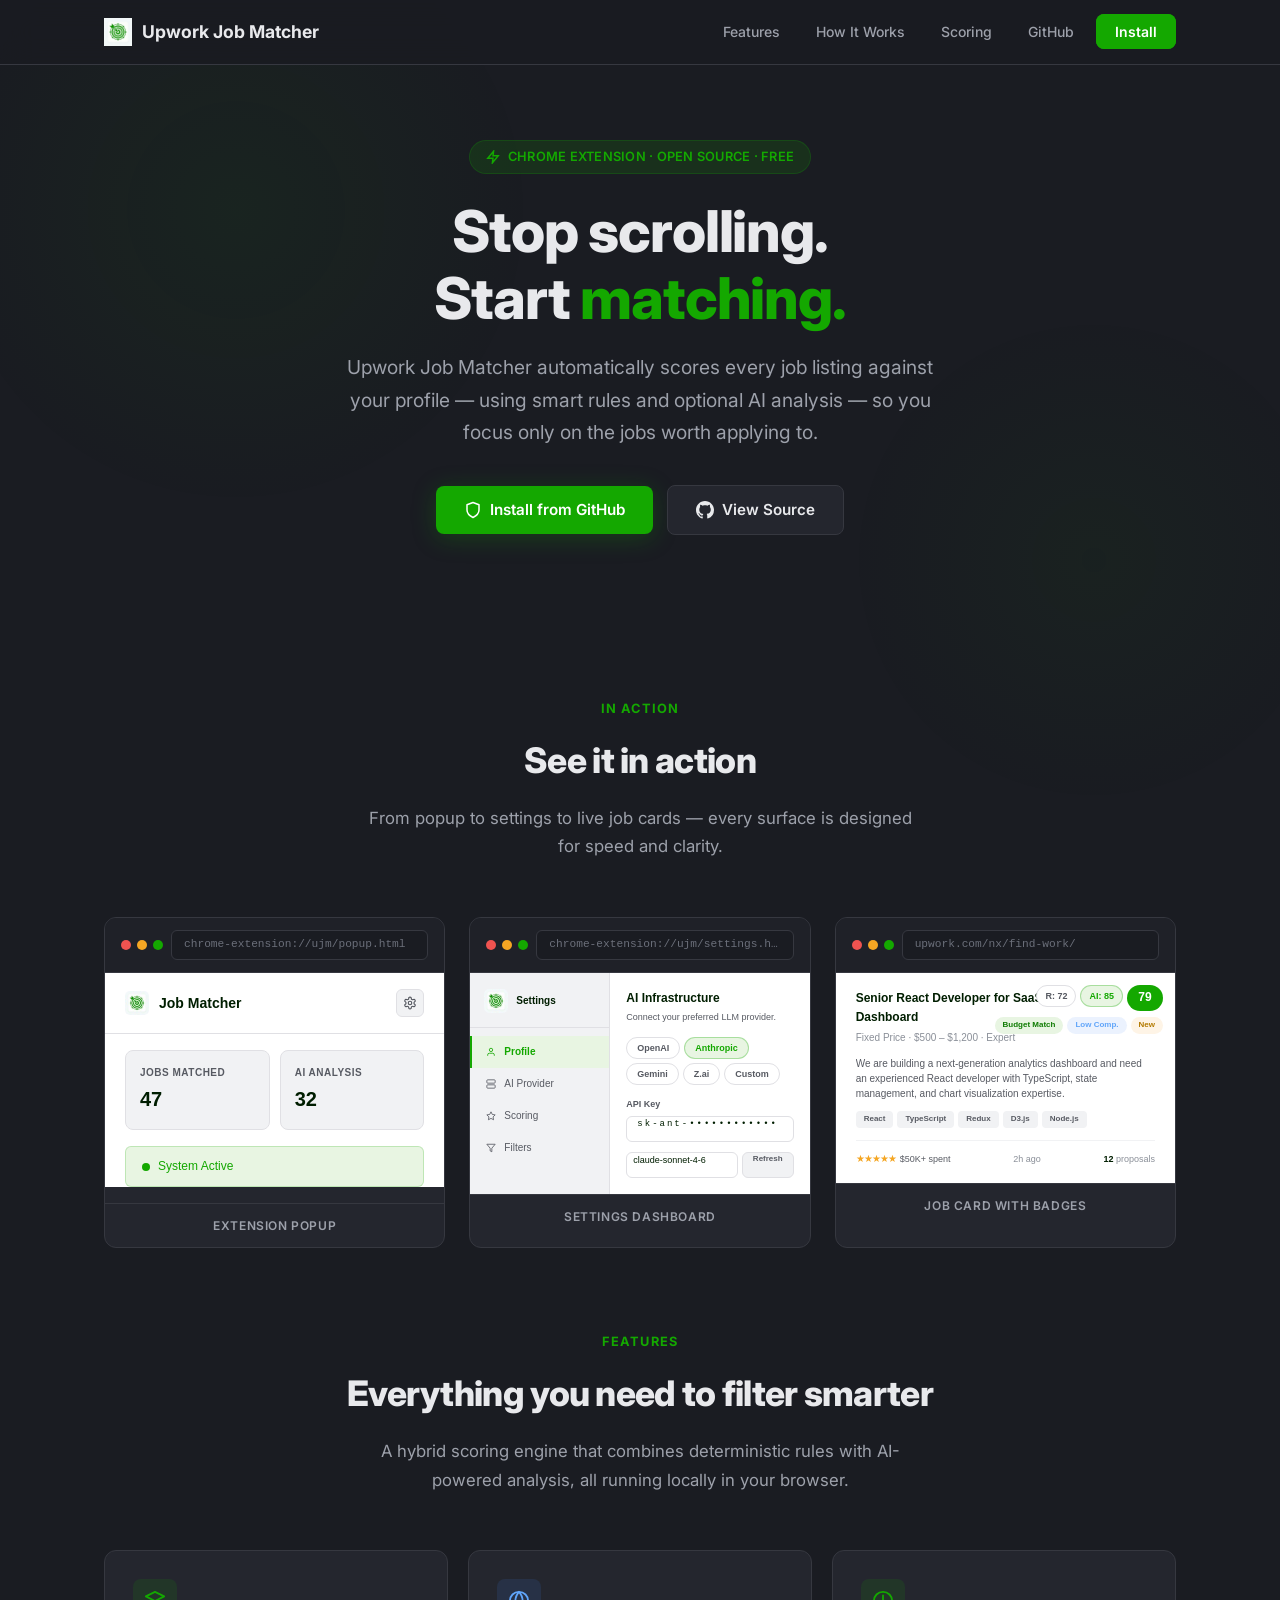
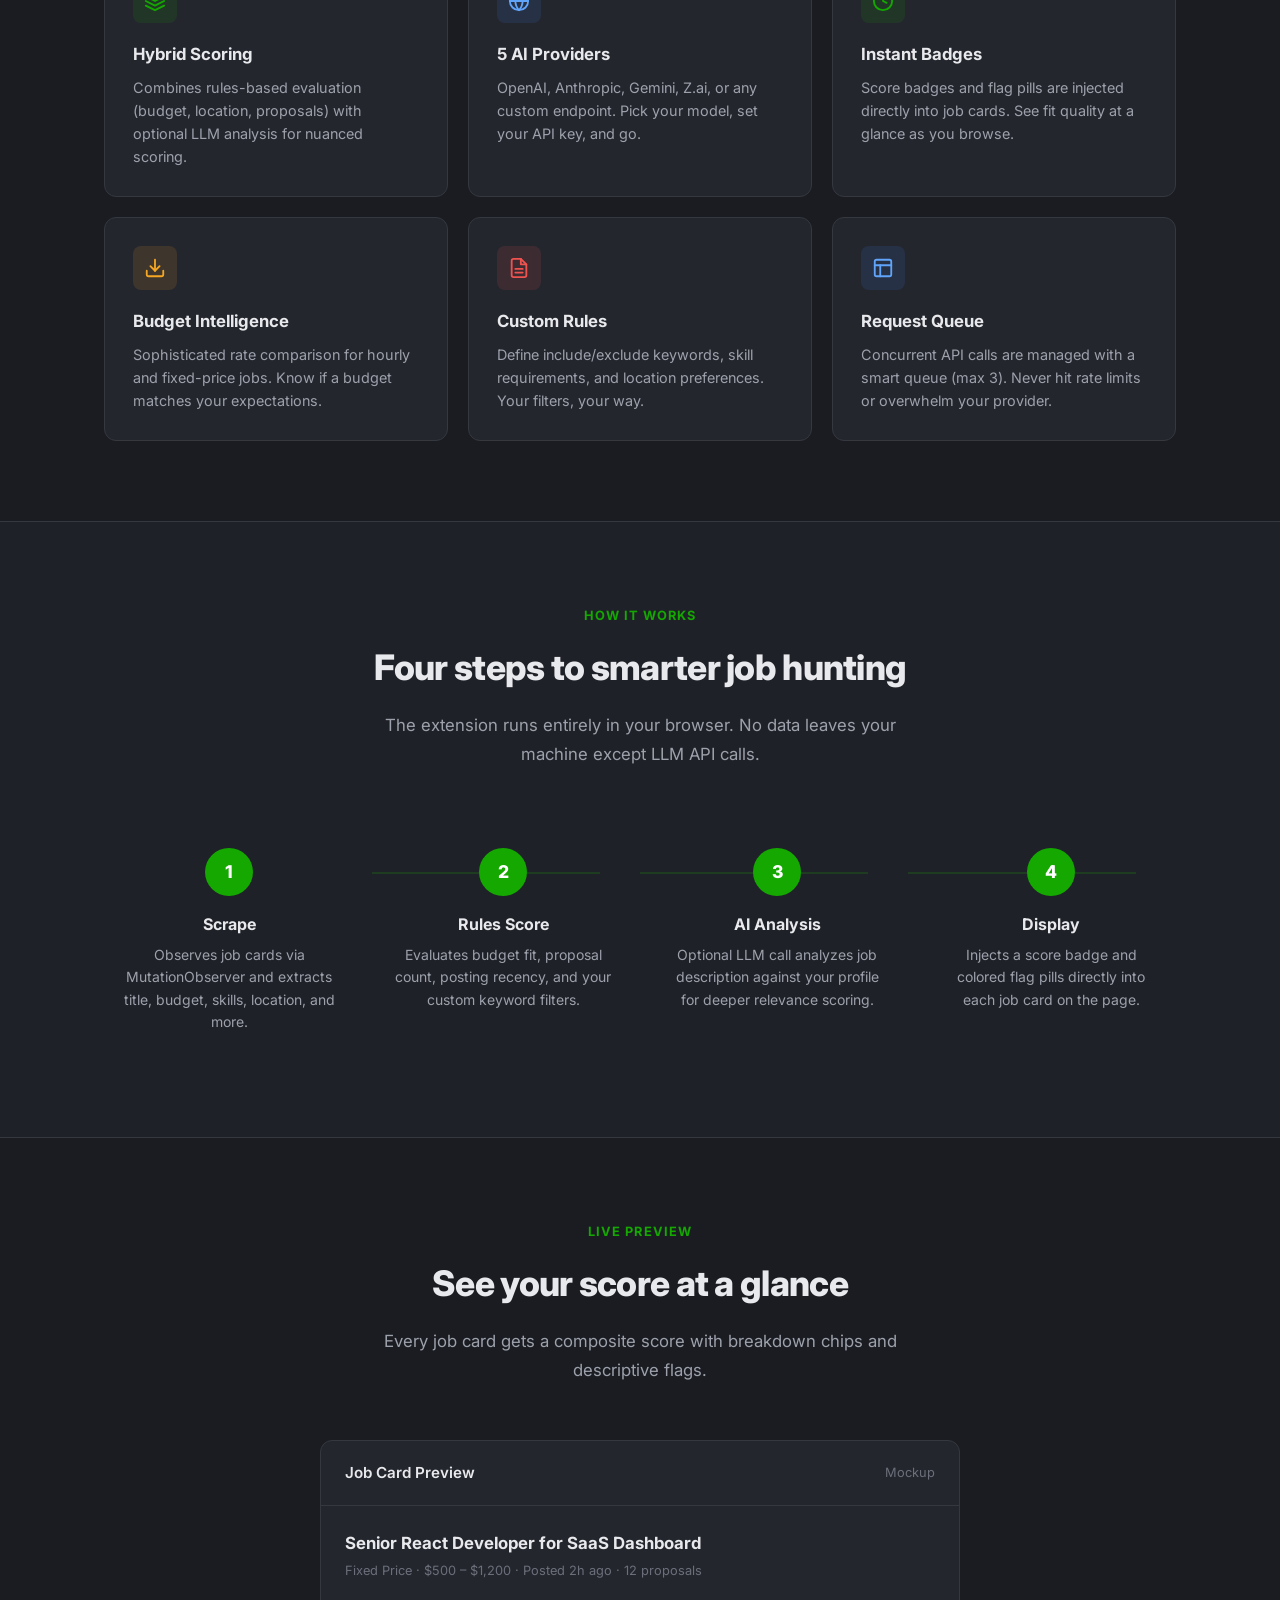
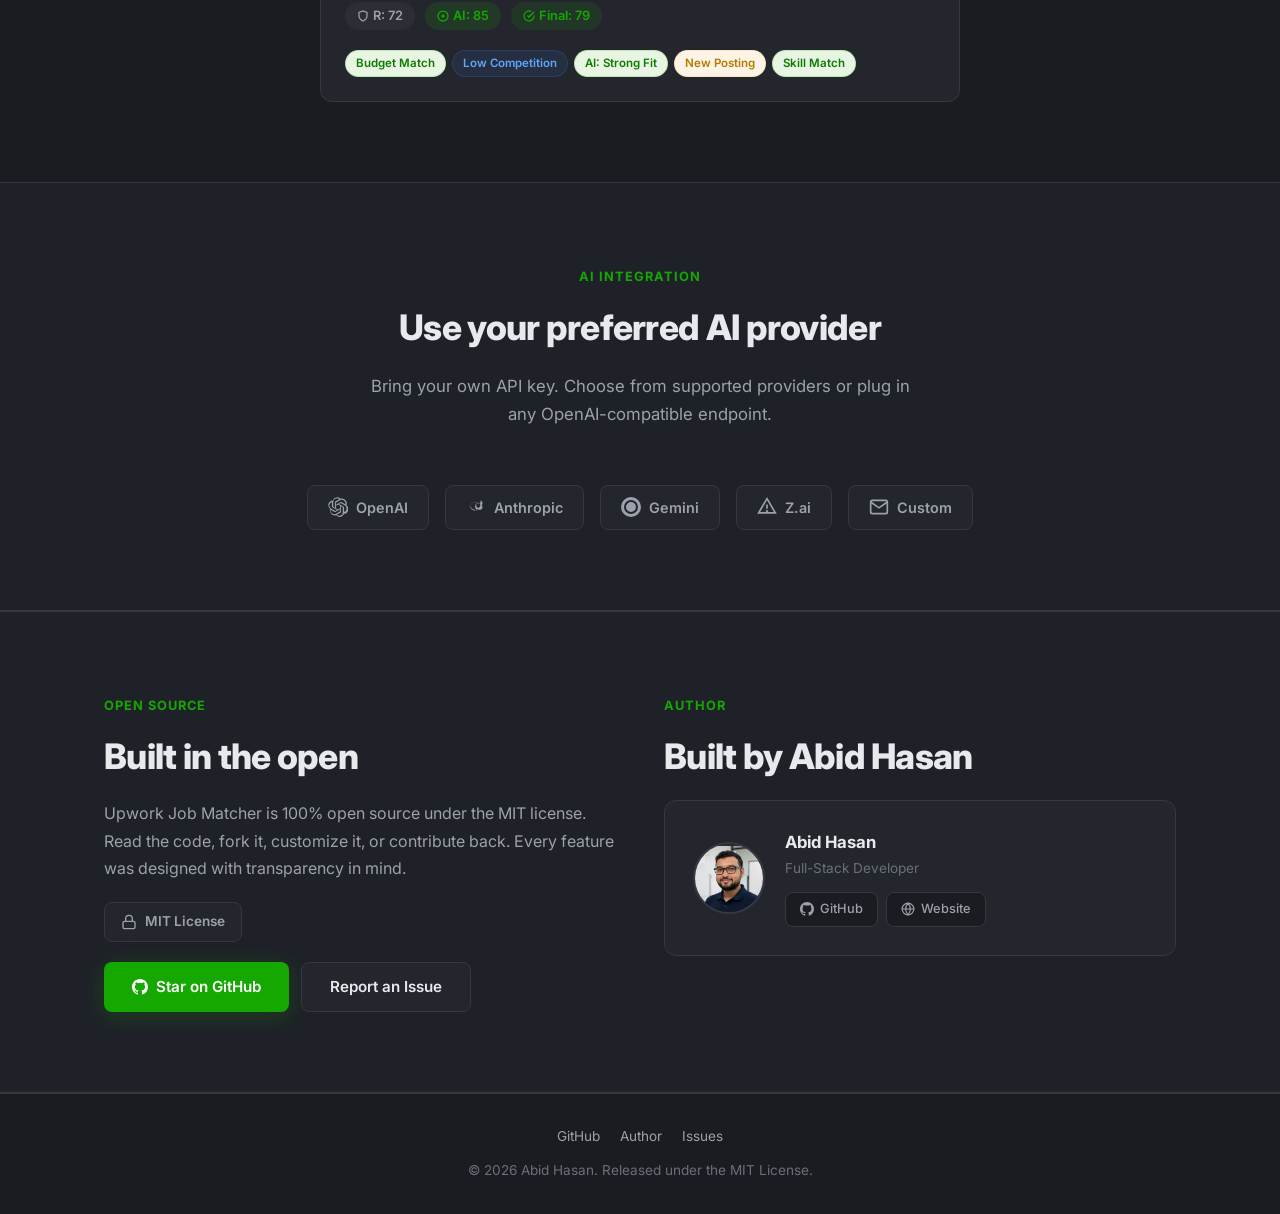
==== docs/index.html @ 4f4dc4a9 "feat: Add Claude AI guidance, enhance bio input with character count and tips, introduce blue pill s" ====
<!DOCTYPE html>
<html lang="en">
<head>
  <meta charset="UTF-8">
  <meta name="viewport" content="width=device-width, initial-scale=1.0">
  <title>Upwork Job Matcher — AI-Powered Job Scoring Chrome Extension</title>
  <meta name="description" content="Automatically score Upwork job listings against your profile with rules-based and AI-powered analysis. Save hours of manual filtering.">
  <meta property="og:title" content="Upwork Job Matcher — AI-Powered Job Scoring">
  <meta property="og:description" content="Automatically score Upwork jobs against your profile. Rules + AI scoring in your browser.">
  <meta property="og:type" content="website">
  <meta property="og:image" content="https://abidhasan.tech/og-image.png">
  <link rel="icon" href="data:image/svg+xml,<svg xmlns='http://www.w3.org/2000/svg' viewBox='0 0 100 100'><text y='.9em' font-size='90'>🎯</text></svg>">
  <link rel="preconnect" href="https://fonts.googleapis.com">
  <link rel="preconnect" href="https://fonts.gstatic.com" crossorigin>
  <link href="https://fonts.googleapis.com/css2?family=Inter:wght@400;500;600;700;800&display=swap" rel="stylesheet">
  <style>
    /* ── Reset & Base ───────────────────────────── */
    *, *::before, *::after { box-sizing: border-box; margin: 0; padding: 0; }

    :root {
      /* Extension dark theme palette */
      --primary: #14a800;
      --primary-hover: #108a00;
      --primary-light: rgba(20, 168, 0, 0.15);
      --bg: #1a1c22;
      --bg-alt: #1f2128;
      --card-bg: #24262e;
      --border: #363840;
      --border-hover: #4a4d56;
      --text: #e8e9ec;
      --text-muted: #9da1ab;
      --text-tertiary: #6b6f7a;
      --danger: #ef5350;
      --danger-bg: rgba(239, 83, 80, 0.12);
      --warning: #f5a623;
      --warning-bg: rgba(245, 166, 35, 0.12);
      --success-bg: rgba(20, 168, 0, 0.12);
      --shadow-sm: 0 1px 3px rgba(0, 0, 0, 0.2);
      --shadow: 0 1px 3px rgba(0, 0, 0, 0.2);
      --shadow-lg: 0 4px 12px rgba(0, 0, 0, 0.3);
      --radius: 8px;
      --radius-lg: 12px;
      --font: 'Inter', -apple-system, BlinkMacSystemFont, 'Segoe UI', Roboto, sans-serif;
    }

    html { scroll-behavior: smooth; }

    body {
      font-family: var(--font);
      background: var(--bg);
      color: var(--text);
      line-height: 1.6;
      overflow-x: hidden;
    }

    a { color: inherit; text-decoration: none; }
    img { max-width: 100%; display: block; }

    /* ── Subtle Mesh Background ─────────────────── */
    .mesh-bg {
      position: fixed; inset: 0; z-index: -1; overflow: hidden;
    }
    .mesh-bg::before {
      content: '';
      position: absolute;
      width: 600px; height: 600px;
      top: -10%; left: -5%;
      background: radial-gradient(circle, rgba(20,168,0,0.06) 0%, transparent 70%);
      border-radius: 50%;
    }
    .mesh-bg::after {
      content: '';
      position: absolute;
      width: 500px; height: 500px;
      bottom: 10%; right: -5%;
      background: radial-gradient(circle, rgba(20,168,0,0.04) 0%, transparent 70%);
      border-radius: 50%;
    }

    /* ── Container ──────────────────────────────── */
    .container {
      max-width: 1120px;
      margin: 0 auto;
      padding: 0 24px;
    }

    /* ── Navbar ─────────────────────────────────── */
    .navbar {
      position: fixed; top: 0; left: 0; right: 0; z-index: 100;
      background: rgba(26, 28, 34, 0.85);
      backdrop-filter: blur(16px);
      -webkit-backdrop-filter: blur(16px);
      border-bottom: 1px solid var(--border);
    }
    .navbar .container {
      display: flex; align-items: center; justify-content: space-between;
      height: 64px;
    }
    .navbar-logo {
      display: flex; align-items: center; gap: 10px;
      font-weight: 700; font-size: 1.1rem;
    }
    .navbar-logo svg { flex-shrink: 0; }
    .navbar-logo span { color: var(--text); }
    .navbar-links {
      display: flex; align-items: center; gap: 8px; list-style: none;
    }
    .navbar-links a {
      padding: 6px 14px; border-radius: var(--radius); font-size: 0.875rem;
      color: var(--text-muted); font-weight: 500;
      transition: color 0.2s, background 0.2s;
    }
    .navbar-links a:hover {
      color: var(--text); background: var(--card-bg);
    }
    .navbar-links .nav-cta {
      background: var(--primary);
      color: #fff; font-weight: 600; padding: 8px 18px;
      border: 1px solid var(--primary);
    }
    .navbar-links .nav-cta:hover { background: var(--primary-hover); color: #fff; }

    /* Mobile menu */
    .mobile-toggle {
      display: none; background: none; border: none; color: var(--text);
      cursor: pointer; padding: 8px;
    }
    @media (max-width: 768px) {
      .mobile-toggle { display: block; }
      .navbar-links {
        position: fixed; top: 64px; left: 0; right: 0;
        flex-direction: column; gap: 4px;
        background: rgba(26, 28, 34, 0.95);
        backdrop-filter: blur(16px);
        padding: 16px;
        border-bottom: 1px solid var(--border);
        transform: translateY(-110%); opacity: 0;
        transition: transform 0.3s, opacity 0.3s;
        pointer-events: none;
      }
      .navbar-links.open {
        transform: translateY(0); opacity: 1; pointer-events: all;
      }
      .navbar-links a { width: 100%; text-align: center; padding: 10px; }
    }

    /* ── Hero ───────────────────────────────────── */
    .hero {
      padding: 140px 0 80px;
      text-align: center;
    }
    .hero-badge {
      display: inline-flex; align-items: center; gap: 8px;
      background: var(--primary-light);
      border: 1px solid rgba(20, 168, 0, 0.2);
      color: var(--primary); font-size: 0.8rem; font-weight: 600;
      padding: 6px 16px; border-radius: 999px;
      margin-bottom: 24px; letter-spacing: 0.02em;
      text-transform: uppercase;
    }
    .hero-badge svg { flex-shrink: 0; }
    .hero h1 {
      font-size: clamp(2.2rem, 5vw, 3.6rem);
      font-weight: 800; line-height: 1.15;
      margin-bottom: 20px; letter-spacing: -0.02em;
      color: var(--text);
    }
    .hero h1 .accent-text { color: var(--primary); }
    .hero p {
      font-size: clamp(1rem, 2vw, 1.2rem);
      color: var(--text-muted); max-width: 600px;
      margin: 0 auto 36px; line-height: 1.7;
    }
    .hero-buttons {
      display: flex; align-items: center; justify-content: center;
      gap: 14px; flex-wrap: wrap;
    }
    .btn {
      display: inline-flex; align-items: center; gap: 8px;
      padding: 12px 28px; border-radius: var(--radius);
      font-weight: 600; font-size: 0.95rem;
      border: none; cursor: pointer;
      transition: transform 0.15s, box-shadow 0.2s, background 0.2s;
    }
    .btn:active { transform: scale(0.98); }
    .btn-primary {
      background: var(--primary);
      color: #fff;
      box-shadow: 0 4px 24px rgba(20, 168, 0, 0.25);
    }
    .btn-primary:hover { background: var(--primary-hover); }
    .btn-secondary {
      background: var(--card-bg);
      color: var(--text);
      border: 1px solid var(--border);
    }
    .btn-secondary:hover { background: var(--border); }
    .btn svg { flex-shrink: 0; }

    /* ── Sections ───────────────────────────────── */
    section { padding: 80px 0; }
    .section-label {
      display: inline-flex; align-items: center; gap: 8px;
      color: var(--primary); font-size: 0.8rem; font-weight: 700;
      text-transform: uppercase; letter-spacing: 0.08em;
      margin-bottom: 12px;
    }
    .section-title {
      font-size: clamp(1.6rem, 3.5vw, 2.2rem);
      font-weight: 800; letter-spacing: -0.02em;
      margin-bottom: 16px; color: var(--text);
    }
    .section-subtitle {
      color: var(--text-muted); font-size: 1.05rem;
      max-width: 560px; line-height: 1.7;
    }
    .section-subtitle.centered { margin: 0 auto; }
    .section-header { text-align: center; margin-bottom: 56px; }

    /* ── Features Grid ──────────────────────────── */
    .features-grid {
      display: grid;
      grid-template-columns: repeat(auto-fit, minmax(260px, 1fr));
      gap: 20px;
    }
    .feature-card {
      background: var(--card-bg);
      border: 1px solid var(--border);
      border-radius: var(--radius-lg);
      padding: 28px;
      transition: border-color 0.25s, transform 0.2s, background 0.2s;
    }
    .feature-card:hover {
      border-color: var(--border-hover);
      transform: translateY(-2px);
    }
    .feature-icon {
      width: 44px; height: 44px; border-radius: var(--radius);
      display: flex; align-items: center; justify-content: center;
      margin-bottom: 18px;
    }
    .feature-icon svg { width: 22px; height: 22px; }
    .feature-icon.green { background: var(--success-bg); color: var(--primary); }
    .feature-icon.blue { background: rgba(59, 130, 246, 0.12); color: #60a5fa; }
    .feature-icon.yellow { background: var(--warning-bg); color: var(--warning); }
    .feature-icon.red { background: var(--danger-bg); color: var(--danger); }
    .feature-card h3 {
      font-size: 1.05rem; font-weight: 700; margin-bottom: 8px; color: var(--text);
    }
    .feature-card p {
      color: var(--text-muted); font-size: 0.9rem; line-height: 1.6;
    }

    /* ── How It Works ───────────────────────────── */
    .steps {
      display: grid;
      grid-template-columns: repeat(auto-fit, minmax(200px, 1fr));
      gap: 24px; margin-top: 48px;
    }
    .step {
      text-align: center; position: relative; padding: 24px 16px;
    }
    .step-number {
      width: 48px; height: 48px; border-radius: 50%;
      background: var(--primary);
      color: #fff; font-weight: 800; font-size: 1.1rem;
      display: flex; align-items: center; justify-content: center;
      margin: 0 auto 16px;
    }
    .step h3 { font-size: 1rem; font-weight: 700; margin-bottom: 6px; color: var(--text); }
    .step p { color: var(--text-muted); font-size: 0.875rem; }
    .step-connector { display: none; }
    @media (min-width: 640px) {
      .steps { position: relative; }
      .step-connector {
        display: block;
        position: absolute;
        top: 48px;
        width: calc(100% / 4 - 40px);
        height: 2px;
        background: var(--primary);
        opacity: 0.2;
      }
      .step-connector:nth-child(2) { left: calc(100% / 4); }
      .step-connector:nth-child(4) { left: calc(100% / 2); }
      .step-connector:nth-child(6) { left: calc(3 * 100% / 4); }
    }

    /* ── Scoring Preview ────────────────────────── */
    .score-preview {
      background: var(--card-bg);
      border: 1px solid var(--border);
      border-radius: var(--radius-lg);
      overflow: hidden; max-width: 640px;
      margin: 0 auto;
    }
    .score-preview-header {
      padding: 20px 24px;
      border-bottom: 1px solid var(--border);
      display: flex; align-items: center; justify-content: space-between;
    }
    .score-preview-header h3 { font-size: 0.95rem; font-weight: 600; color: var(--text); }
    .score-preview-body { padding: 24px; }
    .score-job-title {
      font-size: 1.05rem; font-weight: 700; margin-bottom: 4px; color: var(--text);
    }
    .score-job-meta {
      color: var(--text-tertiary); font-size: 0.8rem; margin-bottom: 20px;
    }
    .score-chips {
      display: flex; align-items: center; gap: 10px; flex-wrap: wrap;
      margin-bottom: 20px;
    }
    .score-chip {
      display: inline-flex; align-items: center; gap: 4px;
      padding: 4px 12px; border-radius: 999px;
      font-size: 0.8rem; font-weight: 600;
    }
    .score-chip.rules { background: rgba(87, 90, 98, 0.15); color: var(--text-muted); }
    .score-chip.ai { background: var(--primary-light); color: var(--primary); }
    .score-chip.final { background: var(--success-bg); color: var(--primary); }
    .score-flags { display: flex; gap: 6px; flex-wrap: wrap; }
    .flag-pill {
      display: inline-flex; align-items: center; gap: 4px;
      padding: 3px 10px; border-radius: 20px;
      font-size: 0.72rem; font-weight: 600;
      border: 1px solid transparent;
    }
    .flag-pill.green { background: #e8f5e2; color: #0d7a00; border-color: rgba(20, 168, 0, 0.2); }
    .flag-pill.yellow { background: #fef4e6; color: #b37a00; border-color: rgba(245, 166, 35, 0.2); }
    .flag-pill.red { background: #fce8e6; color: #b71c1c; border-color: rgba(217, 48, 37, 0.2); }
    .flag-pill.blue { background: rgba(59, 130, 246, 0.1); color: #60a5fa; border-color: rgba(59, 130, 246, 0.2); }

    /* ── AI Providers ───────────────────────────── */
    .providers-row {
      display: flex; align-items: center; justify-content: center;
      gap: 16px; flex-wrap: wrap; margin-top: 48px;
    }
    .provider-badge {
      display: flex; align-items: center; gap: 8px;
      padding: 10px 20px; border-radius: var(--radius);
      background: var(--card-bg);
      border: 1px solid var(--border);
      font-weight: 600; font-size: 0.9rem;
      color: var(--text-muted);
      transition: border-color 0.2s, color 0.2s, background 0.2s;
    }
    .provider-badge:hover {
      border-color: var(--border-hover);
      color: var(--text);
      background: var(--border);
    }
    .provider-badge svg { width: 20px; height: 20px; }

    /* ── OSS + Author Side-by-Side ─────────────── */
    .oss-author-section {
      background: var(--bg-alt);
      border-top: 1px solid var(--border);
      border-bottom: 1px solid var(--border);
    }
    .oss-author-grid {
      display: grid;
      grid-template-columns: 1fr 1fr;
      gap: 48px;
      align-items: start;
    }
    @media (max-width: 768px) {
      .oss-author-grid {
        grid-template-columns: 1fr;
        gap: 40px;
      }
    }
    .oss-text p { color: var(--text-muted); margin-bottom: 20px; line-height: 1.7; }
    .mit-badge {
      display: inline-flex; align-items: center; gap: 8px;
      background: var(--card-bg);
      border: 1px solid var(--border);
      padding: 8px 16px; border-radius: var(--radius);
      font-size: 0.85rem; font-weight: 600;
      color: var(--text-muted);
      margin-bottom: 20px;
    }
    .oss-buttons { display: flex; gap: 12px; flex-wrap: wrap; }
    .author-card {
      display: flex; align-items: center; gap: 20px;
      background: var(--card-bg);
      border: 1px solid var(--border);
      border-radius: var(--radius-lg);
      padding: 28px;
      transition: border-color 0.2s;
    }
    .author-card:hover { border-color: var(--border-hover); }
    .author-photo {
      width: 72px; height: 72px; border-radius: 50%;
      object-fit: cover; flex-shrink: 0;
      border: 2px solid var(--border);
    }
    .author-info h3 { font-size: 1.05rem; font-weight: 700; margin-bottom: 2px; color: var(--text); }
    .author-info p { color: var(--text-tertiary); font-size: 0.85rem; margin-bottom: 12px; }
    .author-links { display: flex; gap: 8px; }
    .author-link {
      display: inline-flex; align-items: center; gap: 6px;
      padding: 6px 14px; border-radius: var(--radius);
      background: var(--bg);
      border: 1px solid var(--border);
      font-size: 0.8rem; font-weight: 500;
      color: var(--text-muted);
      transition: color 0.2s, border-color 0.2s, background 0.2s;
    }
    .author-link:hover {
      color: var(--text); border-color: var(--border-hover);
      background: var(--border);
    }
    .author-link svg { width: 14px; height: 14px; }

    /* ── UI Mockups ─────────────────────────────── */
    .mockups-grid {
      display: grid;
      grid-template-columns: 1fr 1fr 1fr;
      gap: 24px;
    }
    @media (max-width: 900px) {
      .mockups-grid { grid-template-columns: 1fr; max-width: 440px; margin: 0 auto; }
    }
    .mockup-frame {
      background: var(--card-bg);
      border: 1px solid var(--border);
      border-radius: var(--radius-lg);
      overflow: hidden;
      transition: border-color 0.25s, transform 0.2s;
    }
    .mockup-frame:hover {
      border-color: var(--border-hover);
      transform: translateY(-2px);
    }
    .mockup-chrome {
      background: var(--bg-alt);
      border-bottom: 1px solid var(--border);
      padding: 12px 16px;
      display: flex; align-items: center; gap: 8px;
    }
    .mockup-dots {
      display: flex; gap: 6px;
    }
    .mockup-dots span {
      width: 10px; height: 10px; border-radius: 50%;
      background: var(--border-hover);
    }
    .mockup-dots span:first-child { background: #ef5350; }
    .mockup-dots span:nth-child(2) { background: #f5a623; }
    .mockup-dots span:nth-child(3) { background: #14a800; }
    .mockup-url {
      flex: 1; background: var(--bg); border-radius: 6px;
      padding: 5px 12px; font-size: 0.7rem; color: var(--text-tertiary);
      font-family: ui-monospace, SFMono-Regular, Menlo, monospace;
      border: 1px solid var(--border);
      white-space: nowrap; overflow: hidden; text-overflow: ellipsis;
    }
    .mockup-body { padding: 0; }
    .mockup-label {
      text-align: center; padding: 12px 16px;
      font-size: 0.75rem; font-weight: 600; color: var(--text-muted);
      text-transform: uppercase; letter-spacing: 0.05em;
      border-top: 1px solid var(--border);
    }

    /* Popup mockup internals */
    .mockup-popup {
      background: #fff; padding: 0; font-size: 13px;
      font-family: -apple-system, BlinkMacSystemFont, 'Segoe UI', sans-serif;
    }
    .mockup-popup-header {
      display: flex; align-items: center; justify-content: space-between;
      padding: 16px 20px; border-bottom: 1px solid #e0e0e4;
    }
    .mockup-popup-logo {
      display: flex; align-items: center; gap: 10px;
    }
    .mockup-popup-logo-icon {
      width: 24px; height: 24px; border-radius: 5px; overflow: hidden;
    }
    .mockup-popup-logo-icon img { width: 100%; height: 100%; object-fit: contain; }
    .mockup-popup-logo h4 { font-size: 14px; font-weight: 700; color: #001e00; margin: 0; }
    .mockup-popup-gear {
      width: 28px; height: 28px; border-radius: 6px; background: #f1f2f4;
      border: 1px solid #e0e0e4; display: flex; align-items: center; justify-content: center;
    }
    .mockup-popup-stats {
      display: grid; grid-template-columns: 1fr 1fr; gap: 10px;
      padding: 16px 20px;
    }
    .mockup-popup-stat {
      background: #f1f2f4; border: 1px solid #e0e0e4; border-radius: 8px;
      padding: 14px; display: flex; flex-direction: column; gap: 2px;
    }
    .mockup-popup-stat-label {
      font-size: 10px; text-transform: uppercase; letter-spacing: 0.5px;
      color: #575a62; font-weight: 600;
    }
    .mockup-popup-stat-value {
      font-size: 20px; font-weight: 700; color: #001e00;
    }
    .mockup-popup-status {
      margin: 0 20px 16px; padding: 10px 16px;
      background: #e8f5e2; border: 1px solid rgba(20,168,0,0.2);
      border-radius: 6px; display: flex; align-items: center; gap: 8px;
    }
    .mockup-popup-status-dot {
      width: 8px; height: 8px; border-radius: 50%; background: #14a800;
    }
    .mockup-popup-status span {
      font-size: 12px; font-weight: 500; color: #14a800;
    }

    /* Settings mockup internals */
    .mockup-settings {
      display: flex; background: #fff; font-family: -apple-system, BlinkMacSystemFont, 'Segoe UI', sans-serif;
      min-height: 220px;
    }
    .mockup-settings-sidebar {
      width: 140px; background: #f1f2f4; border-right: 1px solid #e0e0e4;
      padding: 16px 0; flex-shrink: 0;
    }
    .mockup-settings-sidebar-logo {
      display: flex; align-items: center; gap: 8px;
      padding: 0 14px 14px; border-bottom: 1px solid #e0e0e4;
      margin-bottom: 8px;
    }
    .mockup-settings-sidebar-logo-icon {
      width: 24px; height: 24px; border-radius: 5px; overflow: hidden;
    }
    .mockup-settings-sidebar-logo-icon img { width: 100%; height: 100%; object-fit: contain; }
    .mockup-settings-sidebar-logo h4 {
      font-size: 10px; font-weight: 700; color: #001e00; margin: 0;
      white-space: nowrap;
    }
    .mockup-settings-nav-item {
      padding: 8px 14px; font-size: 10px; font-weight: 500; color: #575a62;
      display: flex; align-items: center; gap: 8px;
    }
    .mockup-settings-nav-item.active {
      background: #e8f5e2; color: #14a800; font-weight: 600;
      border-left: 2px solid #14a800;
    }
    .mockup-settings-main {
      flex: 1; padding: 16px; overflow: hidden;
    }
    .mockup-settings-main h3 {
      font-size: 12px; font-weight: 700; color: #001e00; margin-bottom: 2px;
    }
    .mockup-settings-main p {
      font-size: 9px; color: #575a62; margin-bottom: 12px;
    }
    .mockup-settings-chips {
      display: flex; flex-wrap: wrap; gap: 4px; margin-bottom: 12px;
    }
    .mockup-settings-chip {
      padding: 3px 10px; border-radius: 999px; font-size: 9px; font-weight: 600;
      border: 1px solid #e0e0e4; color: #575a62; background: #fff;
    }
    .mockup-settings-chip.active {
      background: #e8f5e2; color: #14a800; border-color: rgba(20,168,0,0.3);
    }
    .mockup-settings-field {
      margin-bottom: 10px;
    }
    .mockup-settings-field label {
      display: block; font-size: 9px; font-weight: 600; color: #575a62;
      margin-bottom: 4px;
    }
    .mockup-settings-input {
      width: 100%; height: 26px; border-radius: 6px; border: 1px solid #e0e0e4;
      background: #fff; padding: 0 10px; font-size: 9px; color: #001e00;
    }
    .mockup-settings-input.masked {
      font-family: ui-monospace, monospace; letter-spacing: 2px;
    }
    .mockup-settings-row {
      display: flex; gap: 8px;
    }
    .mockup-settings-select-wrap {
      flex: 1; display: flex; gap: 4px;
    }
    .mockup-settings-select {
      flex: 1; height: 26px; border-radius: 6px; border: 1px solid #e0e0e4;
      background: #fff; padding: 0 6px; font-size: 9px; color: #001e00;
      -webkit-appearance: none;
    }
    .mockup-settings-btn {
      height: 26px; padding: 0 10px; border-radius: 6px; border: 1px solid #e0e0e4;
      background: #f1f2f4; font-size: 8px; font-weight: 600; color: #575a62;
      white-space: nowrap;
    }

    /* Job card mockup */
    .mockup-jobcard {
      background: #fff; font-family: -apple-system, BlinkMacSystemFont, 'Segoe UI', sans-serif;
    }
    .mockup-jobcard-inner {
      padding: 16px 20px; position: relative;
    }
    .mockup-jobcard-badges {
      position: absolute; top: 12px; right: 12px;
      display: flex; flex-direction: column; align-items: flex-end; gap: 6px;
    }
    .mockup-jobcard-chips {
      display: flex; gap: 4px;
    }
    .mockup-jobcard-chip {
      height: 22px; padding: 0 8px; border-radius: 11px;
      display: flex; align-items: center; font-size: 9px; font-weight: 700;
      border: 1px solid #e0e0e4; background: #fff; color: #575a62;
    }
    .mockup-jobcard-chip.ai {
      color: #14a800; border-color: rgba(20,168,0,0.3); background: #e8f5e2;
    }
    .mockup-jobcard-badge {
      height: 26px; min-width: 36px; padding: 0 10px; border-radius: 13px;
      display: flex; align-items: center; justify-content: center;
      font-size: 12px; font-weight: 800; color: #fff; background: #14a800;
    }
    .mockup-jobcard-flags {
      display: flex; flex-wrap: wrap; gap: 4px; justify-content: flex-end;
    }
    .mockup-jobcard-flag {
      font-size: 8px; font-weight: 700; padding: 2px 8px; border-radius: 20px;
    }
    .mockup-jobcard-flag.green { background: #e8f5e2; color: #0d7a00; }
    .mockup-jobcard-flag.yellow { background: #fef4e6; color: #b37a00; }
    .mockup-jobcard-flag.blue { background: rgba(59,130,246,0.1); color: #60a5fa; }
    .mockup-jobcard-flag.red { background: #fce8e6; color: #b71c1c; }
    .mockup-jobcard-title {
      font-size: 12px; font-weight: 700; color: #001e00; margin-bottom: 3px;
      padding-right: 100px;
    }
    .mockup-jobcard-meta {
      font-size: 10px; color: #8a8f98; margin-bottom: 10px;
    }
    .mockup-jobcard-desc {
      font-size: 10px; color: #575a62; line-height: 1.5;
      display: -webkit-box; -webkit-line-clamp: 3; -webkit-box-orient: vertical;
      overflow: hidden;
    }
    .mockup-jobcard-skills {
      display: flex; gap: 4px; margin-top: 10px; flex-wrap: wrap;
    }
    .mockup-jobcard-skill {
      font-size: 8px; font-weight: 600; padding: 2px 8px; border-radius: 4px;
      background: #f1f2f4; color: #575a62;
    }
    .mockup-jobcard-footer {
      display: flex; justify-content: space-between; align-items: center;
      margin-top: 12px; padding-top: 10px; border-top: 1px solid #f1f2f4;
    }
    .mockup-jobcard-posted {
      font-size: 9px; color: #8a8f98;
    }
    .mockup-jobcard-proposals {
      font-size: 9px; color: #8a8f98;
    }
    .mockup-jobcard-proposals strong { color: #001e00; }
    .mockup-jobcard-rating {
      display: flex; align-items: center; gap: 4px;
      font-size: 9px; color: #575a62;
    }
    .mockup-jobcard-stars { color: #f5a623; font-size: 10px; letter-spacing: -1px; }

    /* ── Footer ─────────────────────────────────── */
    .footer {
      padding: 32px 0;
      border-top: 1px solid var(--border);
      text-align: center;
      font-size: 0.85rem; color: var(--text-tertiary);
    }
    .footer-links {
      display: flex; justify-content: center; gap: 20px; margin-bottom: 12px;
    }
    .footer-links a {
      color: var(--text-muted);
      transition: color 0.2s;
    }
    .footer-links a:hover { color: var(--text); }

    /* ── Scroll Animations ──────────────────────── */
    .fade-in {
      opacity: 0; transform: translateY(24px);
      transition: opacity 0.6s ease, transform 0.6s ease;
    }
    .fade-in.visible {
      opacity: 1; transform: translateY(0);
    }

    /* ── Scrollbar ──────────────────────────────── */
    ::-webkit-scrollbar { width: 10px; height: 10px; }
    ::-webkit-scrollbar-track { background: transparent; }
    ::-webkit-scrollbar-thumb { background: rgba(255, 255, 255, 0.15); border-radius: 5px; border: 2px solid var(--bg); }
    ::-webkit-scrollbar-thumb:hover { background: rgba(255, 255, 255, 0.25); }
  </style>
</head>
<body>
  <div class="mesh-bg" aria-hidden="true"></div>

  <!-- ── Navbar ──────────────────────────────── -->
  <nav class="navbar">
    <div class="container">
      <a href="#" class="navbar-logo">
        <img src="icons/icon128.png" alt="UJM" width="28" height="28">
        <span>Upwork Job Matcher</span>
      </a>
      <button class="mobile-toggle" aria-label="Toggle menu" onclick="document.querySelector('.navbar-links').classList.toggle('open')">
        <svg width="24" height="24" viewBox="0 0 24 24" fill="none" stroke="currentColor" stroke-width="2" stroke-linecap="round"><path d="M3 12h18M3 6h18M3 18h18"/></svg>
      </button>
      <ul class="navbar-links">
        <li><a href="#features">Features</a></li>
        <li><a href="#how-it-works">How It Works</a></li>
        <li><a href="#scoring">Scoring</a></li>
        <li><a href="https://github.com/gitAbid/upwork-extension" target="_blank" rel="noopener">GitHub</a></li>
        <li><a href="https://github.com/gitAbid/upwork-extension" target="_blank" rel="noopener" class="nav-cta">Install</a></li>
      </ul>
    </div>
  </nav>

  <!-- ── Hero ────────────────────────────────── -->
  <section class="hero">
    <div class="container">
      <div class="hero-badge fade-in">
        <svg width="14" height="14" viewBox="0 0 24 24" fill="none" stroke="currentColor" stroke-width="2.5" stroke-linecap="round"><polygon points="13 2 3 14 12 14 11 22 21 10 12 10 13 2"/></svg>
        Chrome Extension &middot; Open Source &middot; Free
      </div>
      <h1 class="fade-in">
        Stop scrolling.<br>
        Start <span class="accent-text">matching.</span>
      </h1>
      <p class="fade-in">
        Upwork Job Matcher automatically scores every job listing against your profile — using smart rules and optional AI analysis — so you focus only on the jobs worth applying to.
      </p>
      <div class="hero-buttons fade-in">
        <a href="https://github.com/gitAbid/upwork-extension" target="_blank" rel="noopener" class="btn btn-primary">
          <svg width="18" height="18" viewBox="0 0 24 24" fill="none" stroke="currentColor" stroke-width="2" stroke-linecap="round" stroke-linejoin="round"><path d="M12 22s8-4 8-10V5l-8-3-8 3v7c0 6 8 10 8 10z"/></svg>
          Install from GitHub
        </a>
        <a href="https://github.com/gitAbid/upwork-extension" target="_blank" rel="noopener" class="btn btn-secondary">
          <svg width="18" height="18" viewBox="0 0 24 24" fill="currentColor"><path d="M12 0C5.37 0 0 5.37 0 12c0 5.31 3.435 9.795 8.205 11.385.6.105.825-.255.825-.57 0-.285-.015-1.23-.015-2.235-3.015.555-3.795-.735-4.035-1.41-.135-.345-.72-1.41-1.23-1.695-.42-.225-1.02-.78-.015-.795.945-.015 1.62.87 1.845 1.23 1.08 1.815 2.805 1.305 3.495.99.105-.78.42-1.305.765-1.605-2.67-.3-5.46-1.335-5.46-5.925 0-1.305.465-2.385 1.23-3.225-.12-.3-.54-1.53.12-3.18 0 0 1.005-.315 3.3 1.23.96-.27 1.98-.405 3-.405s2.04.135 3 .405c2.295-1.56 3.3-1.23 3.3-1.23.66 1.65.24 2.88.12 3.18.765.84 1.23 1.905 1.23 3.225 0 4.605-2.805 5.625-5.475 5.925.435.375.81 1.095.81 2.22 0 1.605-.015 2.895-.015 3.3 0 .315.225.69.825.57A12.02 12.02 0 0024 12c0-6.63-5.37-12-12-12z"/></svg>
          View Source
        </a>
      </div>
    </div>
  </section>

  <!-- ── UI Mockups ─────────────────────────── -->
  <section id="mockups" style="padding-bottom: 0;">
    <div class="container">
      <div class="section-header">
        <div class="section-label fade-in">In Action</div>
        <h2 class="section-title fade-in">See it in action</h2>
        <p class="section-subtitle centered fade-in">From popup to settings to live job cards — every surface is designed for speed and clarity.</p>
      </div>
      <div class="mockups-grid">

        <!-- Popup Mockup -->
        <div class="mockup-frame fade-in">
          <div class="mockup-chrome">
            <div class="mockup-dots"><span></span><span></span><span></span></div>
            <div class="mockup-url">chrome-extension://ujm/popup.html</div>
          </div>
          <div class="mockup-body">
            <div class="mockup-popup">
              <div class="mockup-popup-header">
                <div class="mockup-popup-logo">
                  <div class="mockup-popup-logo-icon"><img src="icons/icon48.png" alt=""></div>
                  <h4>Job Matcher</h4>
                </div>
                <div class="mockup-popup-gear">
                  <svg width="14" height="14" viewBox="0 0 24 24" fill="none" stroke="#575a62" stroke-width="2"><path d="M12.22 2h-.44a2 2 0 0 0-2 2v.18a2 2 0 0 1-1 1.73l-.43.25a2 2 0 0 1-2 0l-.15-.08a2 2 0 0 0-2.73.73l-.22.38a2 2 0 0 0 .73 2.73l.15.1a2 2 0 0 1 1 1.72v.51a2 2 0 0 1-1 1.74l-.15.09a2 2 0 0 0-.73 2.73l.22.38a2 2 0 0 0 2.73.73l.15-.08a2 2 0 0 1 2 0l.43.25a2 2 0 0 1 1 1.73V20a2 2 0 0 0 2 2h.44a2 2 0 0 0 2-2v-.18a2 2 0 0 1 1-1.73l.43-.25a2 2 0 0 1 2 0l.15.08a2 2 0 0 0 2.73-.73l.22-.39a2 2 0 0 0-.73-2.73l-.15-.08a2 2 0 0 1-1-1.74v-.5a2 2 0 0 1 1-1.74l.15-.09a2 2 0 0 0 .73-2.73l-.22-.38a2 2 0 0 0-2.73-.73l-.15.08a2 2 0 0 1-2 0l-.43-.25a2 2 0 0 1-1-1.73V4a2 2 0 0 0-2-2z"/><circle cx="12" cy="12" r="3"/></svg>
                </div>
              </div>
              <div class="mockup-popup-stats">
                <div class="mockup-popup-stat">
                  <span class="mockup-popup-stat-label">Jobs Matched</span>
                  <span class="mockup-popup-stat-value">47</span>
                </div>
                <div class="mockup-popup-stat">
                  <span class="mockup-popup-stat-label">AI Analysis</span>
                  <span class="mockup-popup-stat-value">32</span>
                </div>
              </div>
              <div class="mockup-popup-status">
                <div class="mockup-popup-status-dot"></div>
                <span>System Active</span>
              </div>
            </div>
          </div>
          <div class="mockup-label">Extension Popup</div>
        </div>

        <!-- Settings Mockup -->
        <div class="mockup-frame fade-in">
          <div class="mockup-chrome">
            <div class="mockup-dots"><span></span><span></span><span></span></div>
            <div class="mockup-url">chrome-extension://ujm/settings.html</div>
          </div>
          <div class="mockup-body">
            <div class="mockup-settings">
              <div class="mockup-settings-sidebar">
                <div class="mockup-settings-sidebar-logo">
                  <div class="mockup-settings-sidebar-logo-icon"><img src="icons/icon48.png" alt=""></div>
                  <h4>Settings</h4>
                </div>
                <div class="mockup-settings-nav-item active">
                  <svg width="10" height="10" viewBox="0 0 24 24" fill="none" stroke="currentColor" stroke-width="2"><circle cx="12" cy="7" r="4"/><path d="M20 21v-2a4 4 0 0 0-4-4H8a4 4 0 0 0-4 4v2"/></svg>
                  Profile
                </div>
                <div class="mockup-settings-nav-item" style="padding-left:16px;">
                  <svg width="10" height="10" viewBox="0 0 24 24" fill="none" stroke="currentColor" stroke-width="2"><rect x="2" y="2" width="20" height="8" rx="2"/><rect x="2" y="14" width="20" height="8" rx="2"/></svg>
                  AI Provider
                </div>
                <div class="mockup-settings-nav-item" style="padding-left:16px;">
                  <svg width="10" height="10" viewBox="0 0 24 24" fill="none" stroke="currentColor" stroke-width="2"><polygon points="12 2 15.09 8.26 22 9.27 17 14.14 18.18 21.02 12 17.77 5.82 21.02 7 14.14 2 9.27 8.91 8.26 12 2"/></svg>
                  Scoring
                </div>
                <div class="mockup-settings-nav-item" style="padding-left:16px;">
                  <svg width="10" height="10" viewBox="0 0 24 24" fill="none" stroke="currentColor" stroke-width="2"><polygon points="22 3 2 3 10 12.46 10 19 14 21 14 12.46 22 3"/></svg>
                  Filters
                </div>
              </div>
              <div class="mockup-settings-main">
                <h3>AI Infrastructure</h3>
                <p>Connect your preferred LLM provider.</p>
                <div class="mockup-settings-chips">
                  <span class="mockup-settings-chip">OpenAI</span>
                  <span class="mockup-settings-chip active">Anthropic</span>
                  <span class="mockup-settings-chip">Gemini</span>
                  <span class="mockup-settings-chip">Z.ai</span>
                  <span class="mockup-settings-chip">Custom</span>
                </div>
                <div class="mockup-settings-field">
                  <label>API Key</label>
                  <div class="mockup-settings-input masked">sk-ant-••••••••••••</div>
                </div>
                <div class="mockup-settings-row">
                  <div class="mockup-settings-select-wrap">
                    <div class="mockup-settings-select">claude-sonnet-4-6</div>
                    <div class="mockup-settings-btn">Refresh</div>
                  </div>
                </div>
              </div>
            </div>
          </div>
          <div class="mockup-label">Settings Dashboard</div>
        </div>

        <!-- Job Card Mockup -->
        <div class="mockup-frame fade-in">
          <div class="mockup-chrome">
            <div class="mockup-dots"><span></span><span></span><span></span></div>
            <div class="mockup-url">upwork.com/nx/find-work/</div>
          </div>
          <div class="mockup-body">
            <div class="mockup-jobcard">
              <div class="mockup-jobcard-inner">
                <div class="mockup-jobcard-badges">
                  <div class="mockup-jobcard-chips">
                    <span class="mockup-jobcard-chip">R: 72</span>
                    <span class="mockup-jobcard-chip ai">AI: 85</span>
                    <span class="mockup-jobcard-badge">79</span>
                  </div>
                  <div class="mockup-jobcard-flags">
                    <span class="mockup-jobcard-flag green">Budget Match</span>
                    <span class="mockup-jobcard-flag blue">Low Comp.</span>
                    <span class="mockup-jobcard-flag yellow">New</span>
                  </div>
                </div>
                <div class="mockup-jobcard-title">Senior React Developer for SaaS Dashboard</div>
                <div class="mockup-jobcard-meta">Fixed Price &middot; $500 &ndash; $1,200 &middot; Expert</div>
                <div class="mockup-jobcard-desc">We are building a next-generation analytics dashboard and need an experienced React developer with TypeScript, state management, and chart visualization expertise.</div>
                <div class="mockup-jobcard-skills">
                  <span class="mockup-jobcard-skill">React</span>
                  <span class="mockup-jobcard-skill">TypeScript</span>
                  <span class="mockup-jobcard-skill">Redux</span>
                  <span class="mockup-jobcard-skill">D3.js</span>
                  <span class="mockup-jobcard-skill">Node.js</span>
                </div>
                <div class="mockup-jobcard-footer">
                  <div class="mockup-jobcard-rating">
                    <span class="mockup-jobcard-stars">&#9733;&#9733;&#9733;&#9733;&#9733;</span>
                    $50K+ spent
                  </div>
                  <div class="mockup-jobcard-posted">2h ago</div>
                  <div class="mockup-jobcard-proposals"><strong>12</strong> proposals</div>
                </div>
              </div>
            </div>
          </div>
          <div class="mockup-label">Job Card with Badges</div>
        </div>

      </div>
    </div>
  </section>

  <!-- ── Features ───────────────────────────── -->
  <section id="features">
    <div class="container">
      <div class="section-header">
        <div class="section-label fade-in">Features</div>
        <h2 class="section-title fade-in">Everything you need to filter smarter</h2>
        <p class="section-subtitle centered fade-in">A hybrid scoring engine that combines deterministic rules with AI-powered analysis, all running locally in your browser.</p>
      </div>
      <div class="features-grid">
        <div class="feature-card fade-in">
          <div class="feature-icon green">
            <svg viewBox="0 0 24 24" fill="none" stroke="currentColor" stroke-width="2" stroke-linecap="round" stroke-linejoin="round"><path d="M12 2L2 7l10 5 10-5-10-5z"/><path d="M2 17l10 5 10-5"/><path d="M2 12l10 5 10-5"/></svg>
          </div>
          <h3>Hybrid Scoring</h3>
          <p>Combines rules-based evaluation (budget, location, proposals) with optional LLM analysis for nuanced scoring.</p>
        </div>
        <div class="feature-card fade-in">
          <div class="feature-icon blue">
            <svg viewBox="0 0 24 24" fill="none" stroke="currentColor" stroke-width="2" stroke-linecap="round" stroke-linejoin="round"><circle cx="12" cy="12" r="10"/><path d="M2 12h20"/><path d="M12 2a15.3 15.3 0 014 10 15.3 15.3 0 01-4 10 15.3 15.3 0 01-4-10 15.3 15.3 0 014-10z"/></svg>
          </div>
          <h3>5 AI Providers</h3>
          <p>OpenAI, Anthropic, Gemini, Z.ai, or any custom endpoint. Pick your model, set your API key, and go.</p>
        </div>
        <div class="feature-card fade-in">
          <div class="feature-icon green">
            <svg viewBox="0 0 24 24" fill="none" stroke="currentColor" stroke-width="2" stroke-linecap="round" stroke-linejoin="round"><path d="M12 22c5.523 0 10-4.477 10-10S17.523 2 12 2 2 6.477 2 12s4.477 10 10 10z"/><path d="M12 6v6l4 2"/></svg>
          </div>
          <h3>Instant Badges</h3>
          <p>Score badges and flag pills are injected directly into job cards. See fit quality at a glance as you browse.</p>
        </div>
        <div class="feature-card fade-in">
          <div class="feature-icon yellow">
            <svg viewBox="0 0 24 24" fill="none" stroke="currentColor" stroke-width="2" stroke-linecap="round" stroke-linejoin="round"><path d="M21 15v4a2 2 0 01-2 2H5a2 2 0 01-2-2v-4"/><polyline points="7 10 12 15 17 10"/><line x1="12" y1="15" x2="12" y2="3"/></svg>
          </div>
          <h3>Budget Intelligence</h3>
          <p>Sophisticated rate comparison for hourly and fixed-price jobs. Know if a budget matches your expectations.</p>
        </div>
        <div class="feature-card fade-in">
          <div class="feature-icon red">
            <svg viewBox="0 0 24 24" fill="none" stroke="currentColor" stroke-width="2" stroke-linecap="round" stroke-linejoin="round"><path d="M14 2H6a2 2 0 00-2 2v16a2 2 0 002 2h12a2 2 0 002-2V8z"/><polyline points="14 2 14 8 20 8"/><line x1="16" y1="13" x2="8" y2="13"/><line x1="16" y1="17" x2="8" y2="17"/></svg>
          </div>
          <h3>Custom Rules</h3>
          <p>Define include/exclude keywords, skill requirements, and location preferences. Your filters, your way.</p>
        </div>
        <div class="feature-card fade-in">
          <div class="feature-icon blue">
            <svg viewBox="0 0 24 24" fill="none" stroke="currentColor" stroke-width="2" stroke-linecap="round" stroke-linejoin="round"><rect x="3" y="3" width="18" height="18" rx="2" ry="2"/><line x1="3" y1="9" x2="21" y2="9"/><line x1="9" y1="21" x2="9" y2="9"/></svg>
          </div>
          <h3>Request Queue</h3>
          <p>Concurrent API calls are managed with a smart queue (max 3). Never hit rate limits or overwhelm your provider.</p>
        </div>
      </div>
    </div>
  </section>

  <!-- ── How It Works ──────────────────────── -->
  <section id="how-it-works" style="background: var(--bg-alt); border-top: 1px solid var(--border); border-bottom: 1px solid var(--border);">
    <div class="container">
      <div class="section-header">
        <div class="section-label fade-in">How It Works</div>
        <h2 class="section-title fade-in">Four steps to smarter job hunting</h2>
        <p class="section-subtitle centered fade-in">The extension runs entirely in your browser. No data leaves your machine except LLM API calls.</p>
      </div>
      <div class="steps">
        <div class="step fade-in">
          <div class="step-number">1</div>
          <h3>Scrape</h3>
          <p>Observes job cards via MutationObserver and extracts title, budget, skills, location, and more.</p>
        </div>
        <div class="step-connector" aria-hidden="true"></div>
        <div class="step fade-in">
          <div class="step-number">2</div>
          <h3>Rules Score</h3>
          <p>Evaluates budget fit, proposal count, posting recency, and your custom keyword filters.</p>
        </div>
        <div class="step-connector" aria-hidden="true"></div>
        <div class="step fade-in">
          <div class="step-number">3</div>
          <h3>AI Analysis</h3>
          <p>Optional LLM call analyzes job description against your profile for deeper relevance scoring.</p>
        </div>
        <div class="step-connector" aria-hidden="true"></div>
        <div class="step fade-in">
          <div class="step-number">4</div>
          <h3>Display</h3>
          <p>Injects a score badge and colored flag pills directly into each job card on the page.</p>
        </div>
      </div>
    </div>
  </section>

  <!-- ── Scoring Preview ───────────────────── -->
  <section id="scoring">
    <div class="container">
      <div class="section-header">
        <div class="section-label fade-in">Live Preview</div>
        <h2 class="section-title fade-in">See your score at a glance</h2>
        <p class="section-subtitle centered fade-in">Every job card gets a composite score with breakdown chips and descriptive flags.</p>
      </div>
      <div class="score-preview fade-in">
        <div class="score-preview-header">
          <h3>Job Card Preview</h3>
          <span style="color: var(--text-tertiary); font-size: 0.8rem;">Mockup</span>
        </div>
        <div class="score-preview-body">
          <div class="score-job-title">Senior React Developer for SaaS Dashboard</div>
          <div class="score-job-meta">Fixed Price &middot; $500 – $1,200 &middot; Posted 2h ago &middot; 12 proposals</div>
          <div class="score-chips">
            <span class="score-chip rules">
              <svg width="12" height="12" viewBox="0 0 24 24" fill="none" stroke="currentColor" stroke-width="2.5"><path d="M12 22s8-4 8-10V5l-8-3-8 3v7c0 6 8 10 8 10z"/></svg>
              R: 72
            </span>
            <span class="score-chip ai">
              <svg width="12" height="12" viewBox="0 0 24 24" fill="none" stroke="currentColor" stroke-width="2.5"><path d="M12 2a10 10 0 0110 10 10 10 0 01-10 10A10 10 0 012 12 10 10 0 0112 2z"/><path d="M12 8v8M8 12h8"/></svg>
              AI: 85
            </span>
            <span class="score-chip final">
              <svg width="12" height="12" viewBox="0 0 24 24" fill="none" stroke="currentColor" stroke-width="2.5"><path d="M22 11.08V12a10 10 0 11-5.93-9.14"/><polyline points="22 4 12 14.01 9 11.01"/></svg>
              Final: 79
            </span>
          </div>
          <div class="score-flags">
            <span class="flag-pill green">Budget Match</span>
            <span class="flag-pill blue">Low Competition</span>
            <span class="flag-pill green">AI: Strong Fit</span>
            <span class="flag-pill yellow">New Posting</span>
            <span class="flag-pill green">Skill Match</span>
          </div>
        </div>
      </div>
    </div>
  </section>

  <!-- ── AI Providers ──────────────────────── -->
  <section id="providers" style="background: var(--bg-alt); border-top: 1px solid var(--border); border-bottom: 1px solid var(--border);">
    <div class="container">
      <div class="section-header">
        <div class="section-label fade-in">AI Integration</div>
        <h2 class="section-title fade-in">Use your preferred AI provider</h2>
        <p class="section-subtitle centered fade-in">Bring your own API key. Choose from supported providers or plug in any OpenAI-compatible endpoint.</p>
      </div>
      <div class="providers-row fade-in">
        <div class="provider-badge">
          <svg viewBox="0 0 24 24" fill="currentColor" width="20" height="20"><path d="M22.282 9.821a5.985 5.985 0 00-.516-4.91 6.046 6.046 0 00-6.51-2.9A6.065 6.065 0 0011.775.38a6.06 6.06 0 00-5.8 3.696A5.98 5.98 0 00.582 8.08a6.047 6.047 0 001.952 6.101 5.98 5.98 0 00.716 4.911 6.05 6.05 0 006.514 2.9A6.063 6.063 0 0013.16 24a6.062 6.062 0 005.8-3.698 5.983 5.983 0 005.322-3.996 6.048 6.048 0 00-1.95-6.1l-.05-.384zm-9.035 12.608a4.476 4.476 0 01-2.876-1.04l.141-.081 4.779-2.758a.795.795 0 00.392-.681v-6.737l2.02 1.168a.071.071 0 01.038.052v5.583a4.504 4.504 0 01-4.494 4.494zM3.6 18.304a4.47 4.47 0 01-.535-3.014l.142.085 4.783 2.759a.771.771 0 00.78 0l5.843-3.369v2.332a.08.08 0 01-.033.062L9.74 19.95a4.5 4.5 0 01-6.14-1.646zM2.34 7.896a4.485 4.485 0 012.366-1.973V11.6a.766.766 0 00.388.676l5.815 3.355-2.02 1.168a.076.076 0 01-.071 0l-4.83-2.786A4.504 4.504 0 012.34 7.872zm16.597 3.855l-5.833-3.387L15.119 7.2a.076.076 0 01.071 0l4.83 2.791a4.494 4.494 0 01-.676 8.105v-5.678a.79.79 0 00-.407-.667zm2.01-3.023l-.141-.085-4.774-2.782a.776.776 0 00-.785 0L9.409 9.23V6.897a.066.066 0 01.028-.061l4.83-2.787a4.5 4.5 0 016.68 4.66zm-12.64 4.135l-2.02-1.164a.08.08 0 01-.038-.057V6.075a4.5 4.5 0 017.375-3.453l-.142.08L8.704 5.46a.795.795 0 00-.393.681zm1.097-2.365l2.602-1.5 2.607 1.5v2.999l-2.597 1.5-2.607-1.5z"/></svg>
          OpenAI
        </div>
        <div class="provider-badge">
          <svg viewBox="0 0 24 24" fill="currentColor" width="20" height="20"><path d="M17.388 7.26c-.58-.155-1.186-.155-1.77.016-.42.116-.808.32-1.15.592-.104.08-.2.17-.288.264C13.32 6.997 11.856 6.37 10.28 6.41c-1.037.02-2.042.354-2.878.957-.836.603-1.463 1.442-1.79 2.412-.33.97-.34 2.027-.004 3 .335.975.957 1.817 1.79 2.424.833.607 1.835.947 2.87.973 1.576.04 3.04-.587 3.9-1.622.088.094.184.184.288.264.342.272.73.476 1.15.592.584.17 1.19.17 1.77.016.58-.155 1.11-.462 1.527-.89.418-.426.708-.953.84-1.53.132-.578.1-1.18-.092-1.74-.192-.56-.535-1.056-.988-1.43.453-.374.796-.87.988-1.43.192-.56.224-1.162.092-1.74-.132-.577-.422-1.104-.84-1.53-.418-.428-.948-.735-1.528-.89zM10.26 15.1c-1.3.065-2.548-.5-3.408-1.47-.86-.97-1.238-2.27-1.033-3.547.205-1.278.965-2.393 2.064-3.042 1.1-.65 2.424-.765 3.618-.317.575.218 1.1.558 1.547.998-.02.015-.04.034-.058.05-1.098.65-1.858 1.765-2.063 3.043-.205 1.278.173 2.578 1.033 3.548.458.515 1.03.915 1.67 1.175-.543.39-1.178.61-1.837.654l-.233-.052zm5.08-2.228c-.36.15-.754.18-1.13.086a2.06 2.06 0 01-.958-.562 3.65 3.65 0 01-.386-.478 3.92 3.92 0 01-.397-.885 3.66 3.66 0 01-.132-.967c-.008-.66.17-1.31.514-1.872a3.6 3.6 0 011.24-1.228c.376-.15.78-.178 1.16-.082a2.05 2.05 0 01.956.562 3.64 3.64 0 01.73 1.222c.137.33.207.683.206 1.04.01.658-.17 1.306-.515 1.866a3.6 3.6 0 01-1.24 1.227 1.79 1.79 0 01-.548.17z"/></svg>
          Anthropic
        </div>
        <div class="provider-badge">
          <svg viewBox="0 0 24 24" fill="currentColor" width="20" height="20"><path d="M12 0a12 12 0 100 24 12 12 0 000-24zm0 3.6a8.4 8.4 0 110 16.8 8.4 8.4 0 010-16.8zm0 2.4a6 6 0 100 12 6 6 0 000-12z"/><path d="M12 8a4 4 0 110 8 4 4 0 010-8z"/></svg>
          Gemini
        </div>
        <div class="provider-badge">
          <svg viewBox="0 0 24 24" fill="none" stroke="currentColor" stroke-width="2" width="20" height="20"><path d="M12 2L2 19h20L12 2z"/><line x1="12" y1="9" x2="12" y2="14"/><circle cx="12" cy="17" r="0.5" fill="currentColor"/></svg>
          Z.ai
        </div>
        <div class="provider-badge">
          <svg viewBox="0 0 24 24" fill="none" stroke="currentColor" stroke-width="2" stroke-linecap="round" width="20" height="20"><path d="M4 4h16c1.1 0 2 .9 2 2v12c0 1.1-.9 2-2 2H4c-1.1 0-2-.9-2-2V6c0-1.1.9-2 2-2z"/><polyline points="22,6 12,13 2,6"/></svg>
          Custom
        </div>
      </div>
    </div>
  </section>

  <!-- ── Open Source + Author ───────────────── -->
  <section class="oss-author-section">
    <div class="container">
      <div class="oss-author-grid">
        <div class="oss-text fade-in">
          <div class="section-label">Open Source</div>
          <h2 class="section-title">Built in the open</h2>
          <p>Upwork Job Matcher is 100% open source under the MIT license. Read the code, fork it, customize it, or contribute back. Every feature was designed with transparency in mind.</p>
          <div class="mit-badge">
            <svg width="16" height="16" viewBox="0 0 24 24" fill="none" stroke="currentColor" stroke-width="2" stroke-linecap="round"><rect x="3" y="11" width="18" height="11" rx="2" ry="2"/><path d="M7 11V7a5 5 0 0110 0v4"/></svg>
            MIT License
          </div>
          <div class="oss-buttons">
            <a href="https://github.com/gitAbid/upwork-extension" target="_blank" rel="noopener" class="btn btn-primary">
              <svg width="16" height="16" viewBox="0 0 24 24" fill="currentColor"><path d="M12 0c-6.626 0-12 5.373-12 12 0 5.302 3.438 9.8 8.207 11.387.599.111.793-.261.793-.577v-2.234c-3.338.726-4.033-1.416-4.033-1.416-.546-1.387-1.333-1.756-1.333-1.756-1.089-.745.083-.729.083-.729 1.205.084 1.839 1.237 1.839 1.237 1.07 1.834 2.807 1.304 3.492.997.107-.775.418-1.305.762-1.604-2.665-.305-5.467-1.334-5.467-5.931 0-1.311.469-2.381 1.236-3.221-.124-.303-.535-1.524.117-3.176 0 0 1.008-.322 3.301 1.23A11.509 11.509 0 0112 5.803c1.02.005 2.047.138 3.006.404 2.291-1.552 3.297-1.23 3.297-1.23.653 1.653.242 2.874.118 3.176.77.84 1.235 1.911 1.235 3.221 0 4.609-2.807 5.624-5.479 5.921.43.372.823 1.102.823 2.222v3.293c0 .319.192.694.801.576C20.566 21.797 24 17.3 24 12c0-6.627-5.373-12-12-12z"/></svg>
              Star on GitHub
            </a>
            <a href="https://github.com/gitAbid/upwork-extension/issues" target="_blank" rel="noopener" class="btn btn-secondary">
              Report an Issue
            </a>
          </div>
        </div>
        <div class="fade-in">
          <div class="section-label">Author</div>
          <h2 class="section-title">Built by Abid Hasan</h2>
          <div class="author-card">
            <img src="abid_profile_photo.png" alt="Abid Hasan" class="author-photo" loading="lazy">
            <div class="author-info">
              <h3>Abid Hasan</h3>
              <p>Full-Stack Developer</p>
              <div class="author-links">
                <a href="https://github.com/gitAbid" target="_blank" rel="noopener" class="author-link">
                  <svg viewBox="0 0 24 24" fill="currentColor"><path d="M12 0c-6.626 0-12 5.373-12 12 0 5.302 3.438 9.8 8.207 11.387.599.111.793-.261.793-.577v-2.234c-3.338.726-4.033-1.416-4.033-1.416-.546-1.387-1.333-1.756-1.333-1.756-1.089-.745.083-.729.083-.729 1.205.084 1.839 1.237 1.839 1.237 1.07 1.834 2.807 1.304 3.492.997.107-.775.418-1.305.762-1.604-2.665-.305-5.467-1.334-5.467-5.931 0-1.311.469-2.381 1.236-3.221-.124-.303-.535-1.524.117-3.176 0 0 1.008-.322 3.301 1.23A11.509 11.509 0 0112 5.803c1.02.005 2.047.138 3.006.404 2.291-1.552 3.297-1.23 3.297-1.23.653 1.653.242 2.874.118 3.176.77.84 1.235 1.911 1.235 3.221 0 4.609-2.807 5.624-5.479 5.921.43.372.823 1.102.823 2.222v3.293c0 .319.192.694.801.576C20.566 21.797 24 17.3 24 12c0-6.627-5.373-12-12-12z"/></svg>
                  GitHub
                </a>
                <a href="https://abidhasan.tech/" target="_blank" rel="noopener" class="author-link">
                  <svg viewBox="0 0 24 24" fill="none" stroke="currentColor" stroke-width="2" stroke-linecap="round" stroke-linejoin="round"><circle cx="12" cy="12" r="10"/><line x1="2" y1="12" x2="22" y2="12"/><path d="M12 2a15.3 15.3 0 014 10 15.3 15.3 0 01-4 10 15.3 15.3 0 01-4-10 15.3 15.3 0 014-10z"/></svg>
                  Website
                </a>
              </div>
            </div>
          </div>
        </div>
      </div>
    </div>
  </section>

  <!-- ── Footer ────────────────────────────── -->
  <footer class="footer">
    <div class="container">
      <div class="footer-links">
        <a href="https://github.com/gitAbid/upwork-extension" target="_blank" rel="noopener">GitHub</a>
        <a href="https://abidhasan.tech/" target="_blank" rel="noopener">Author</a>
        <a href="https://github.com/gitAbid/upwork-extension/issues" target="_blank" rel="noopener">Issues</a>
      </div>
      <p>&copy; 2026 Abid Hasan. Released under the MIT License.</p>
    </div>
  </footer>

  <!-- ── Scroll Animation ──────────────────── -->
  <script>
    const observer = new IntersectionObserver((entries) => {
      entries.forEach((entry, i) => {
        if (entry.isIntersecting) {
          entry.target.style.transitionDelay = `${i * 0.06}s`;
          entry.target.classList.add('visible');
          observer.unobserve(entry.target);
        }
      });
    }, { threshold: 0.1, rootMargin: '0px 0px -40px 0px' });

    document.querySelectorAll('.fade-in').forEach(el => observer.observe(el));
  </script>
</body>
</html>
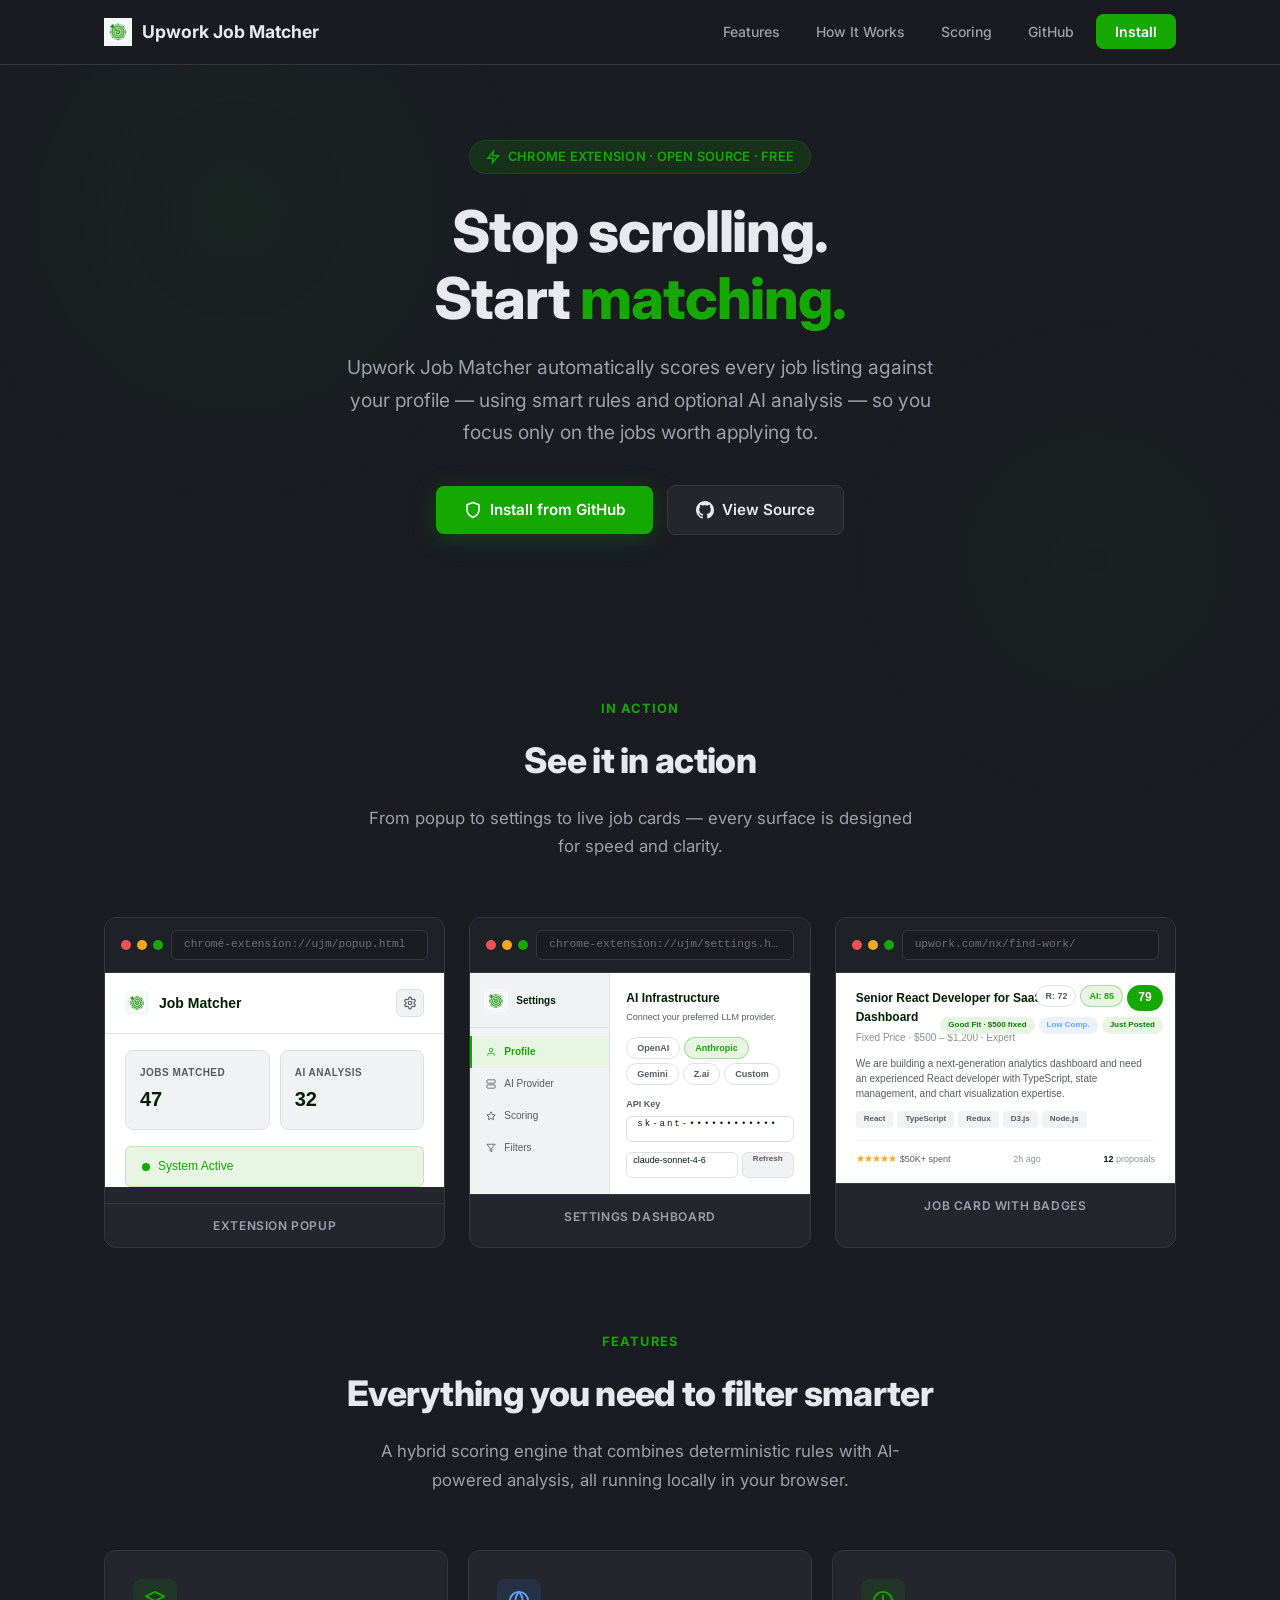
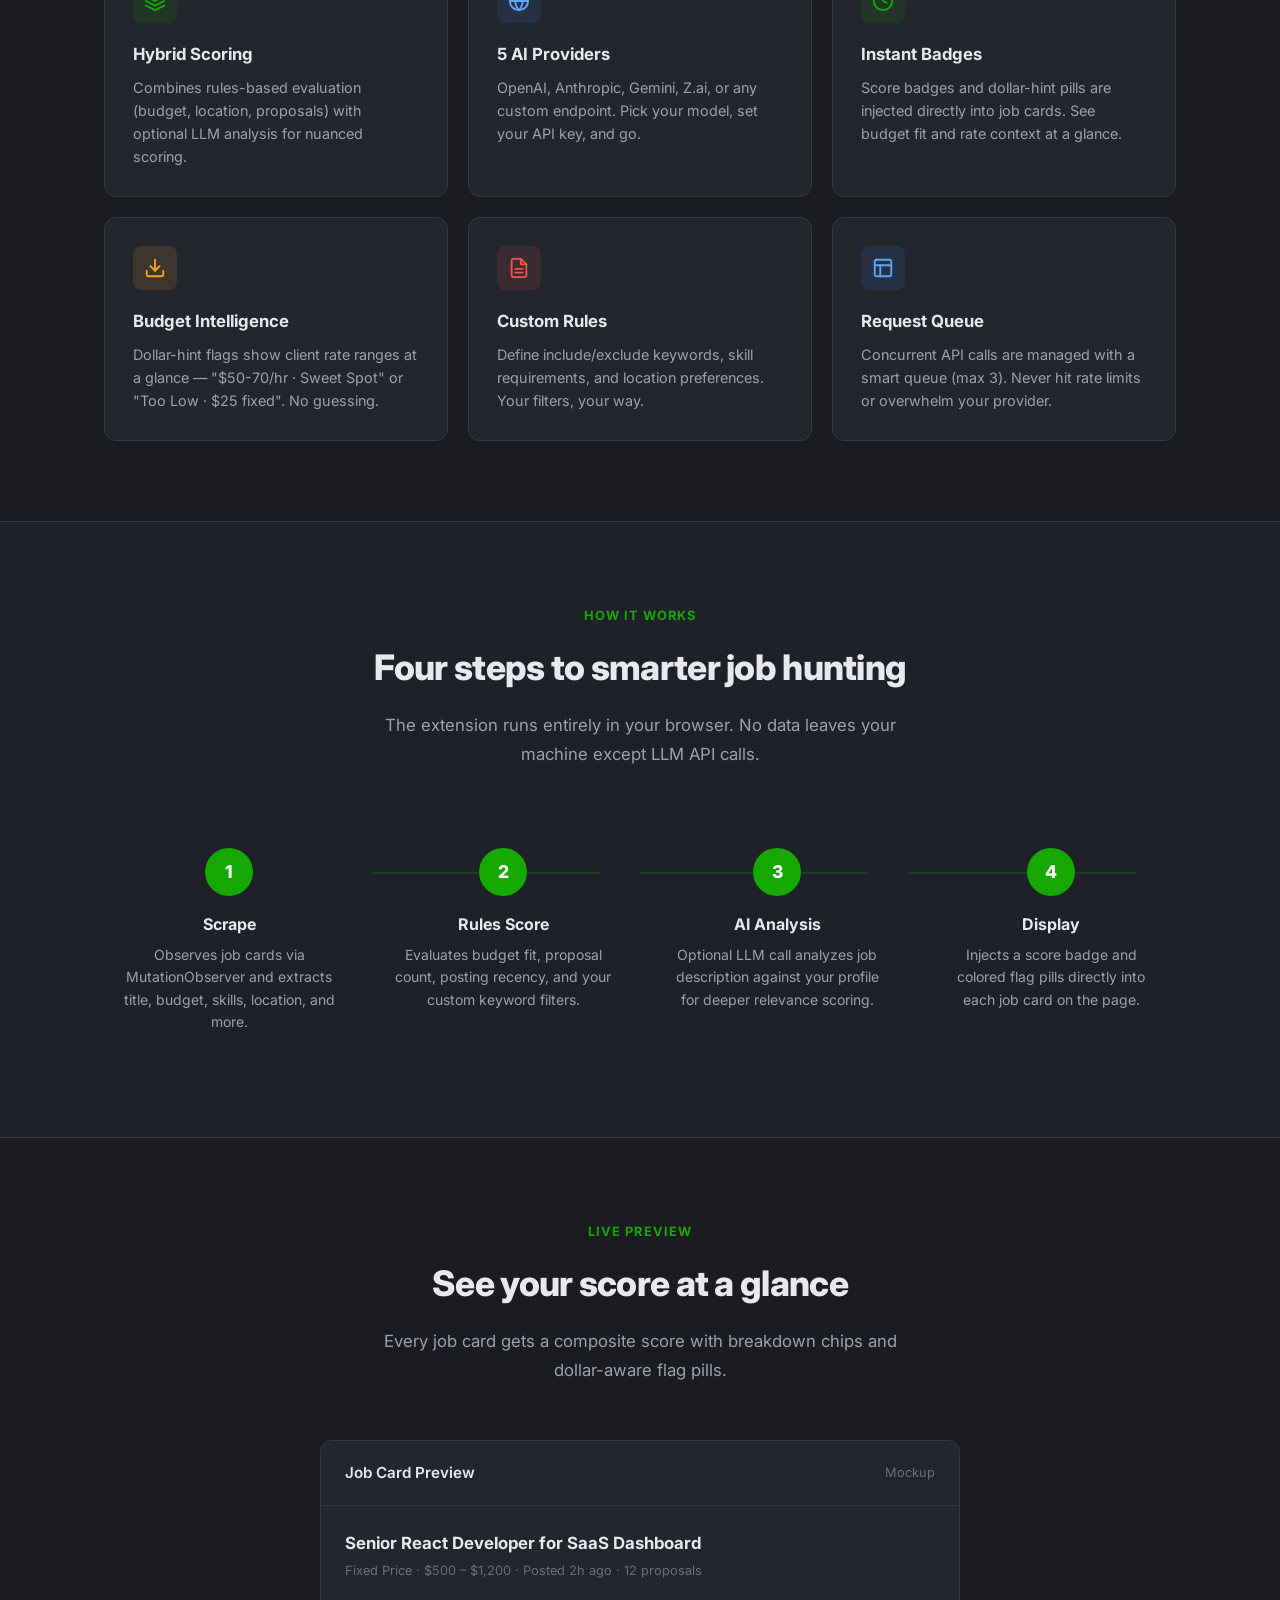
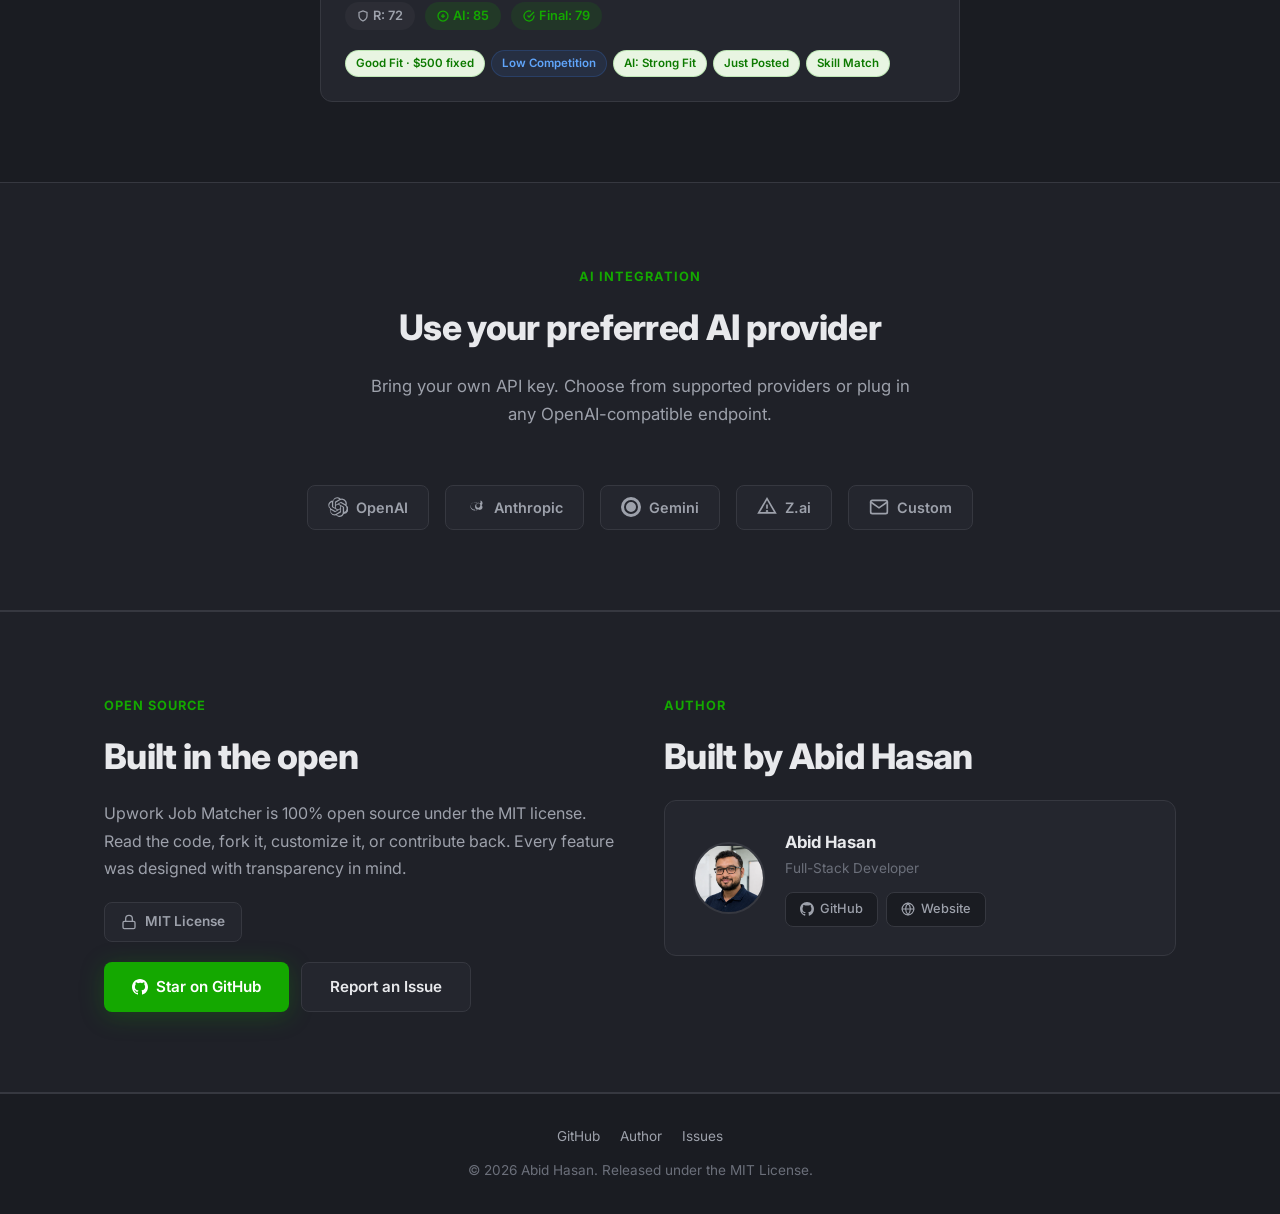
==== commit 66c163ee: "refactor: refresh UI/UX with an updated color palette and badge designs, and enhance hourly rate sco" ====
--- a/docs/index.html
+++ b/docs/index.html
@@ -865,9 +865,9 @@
                     <span class="mockup-jobcard-badge">79</span>
                   </div>
                   <div class="mockup-jobcard-flags">
-                    <span class="mockup-jobcard-flag green">Budget Match</span>
+                    <span class="mockup-jobcard-flag green">Good Fit · $500 fixed</span>
                     <span class="mockup-jobcard-flag blue">Low Comp.</span>
-                    <span class="mockup-jobcard-flag yellow">New</span>
+                    <span class="mockup-jobcard-flag green">Just Posted</span>
                   </div>
                 </div>
                 <div class="mockup-jobcard-title">Senior React Developer for SaaS Dashboard</div>
@@ -926,14 +926,14 @@
             <svg viewBox="0 0 24 24" fill="none" stroke="currentColor" stroke-width="2" stroke-linecap="round" stroke-linejoin="round"><path d="M12 22c5.523 0 10-4.477 10-10S17.523 2 12 2 2 6.477 2 12s4.477 10 10 10z"/><path d="M12 6v6l4 2"/></svg>
           </div>
           <h3>Instant Badges</h3>
-          <p>Score badges and flag pills are injected directly into job cards. See fit quality at a glance as you browse.</p>
+          <p>Score badges and dollar-hint pills are injected directly into job cards. See budget fit and rate context at a glance.</p>
         </div>
         <div class="feature-card fade-in">
           <div class="feature-icon yellow">
             <svg viewBox="0 0 24 24" fill="none" stroke="currentColor" stroke-width="2" stroke-linecap="round" stroke-linejoin="round"><path d="M21 15v4a2 2 0 01-2 2H5a2 2 0 01-2-2v-4"/><polyline points="7 10 12 15 17 10"/><line x1="12" y1="15" x2="12" y2="3"/></svg>
           </div>
           <h3>Budget Intelligence</h3>
-          <p>Sophisticated rate comparison for hourly and fixed-price jobs. Know if a budget matches your expectations.</p>
+          <p>Dollar-hint flags show client rate ranges at a glance — "$50-70/hr · Sweet Spot" or "Too Low · $25 fixed". No guessing.</p>
         </div>
         <div class="feature-card fade-in">
           <div class="feature-icon red">
@@ -995,7 +995,7 @@
       <div class="section-header">
         <div class="section-label fade-in">Live Preview</div>
         <h2 class="section-title fade-in">See your score at a glance</h2>
-        <p class="section-subtitle centered fade-in">Every job card gets a composite score with breakdown chips and descriptive flags.</p>
+        <p class="section-subtitle centered fade-in">Every job card gets a composite score with breakdown chips and dollar-aware flag pills.</p>
       </div>
       <div class="score-preview fade-in">
         <div class="score-preview-header">
@@ -1020,10 +1020,10 @@
             </span>
           </div>
           <div class="score-flags">
-            <span class="flag-pill green">Budget Match</span>
+            <span class="flag-pill green">Good Fit · $500 fixed</span>
             <span class="flag-pill blue">Low Competition</span>
             <span class="flag-pill green">AI: Strong Fit</span>
-            <span class="flag-pill yellow">New Posting</span>
+            <span class="flag-pill green">Just Posted</span>
             <span class="flag-pill green">Skill Match</span>
           </div>
         </div>
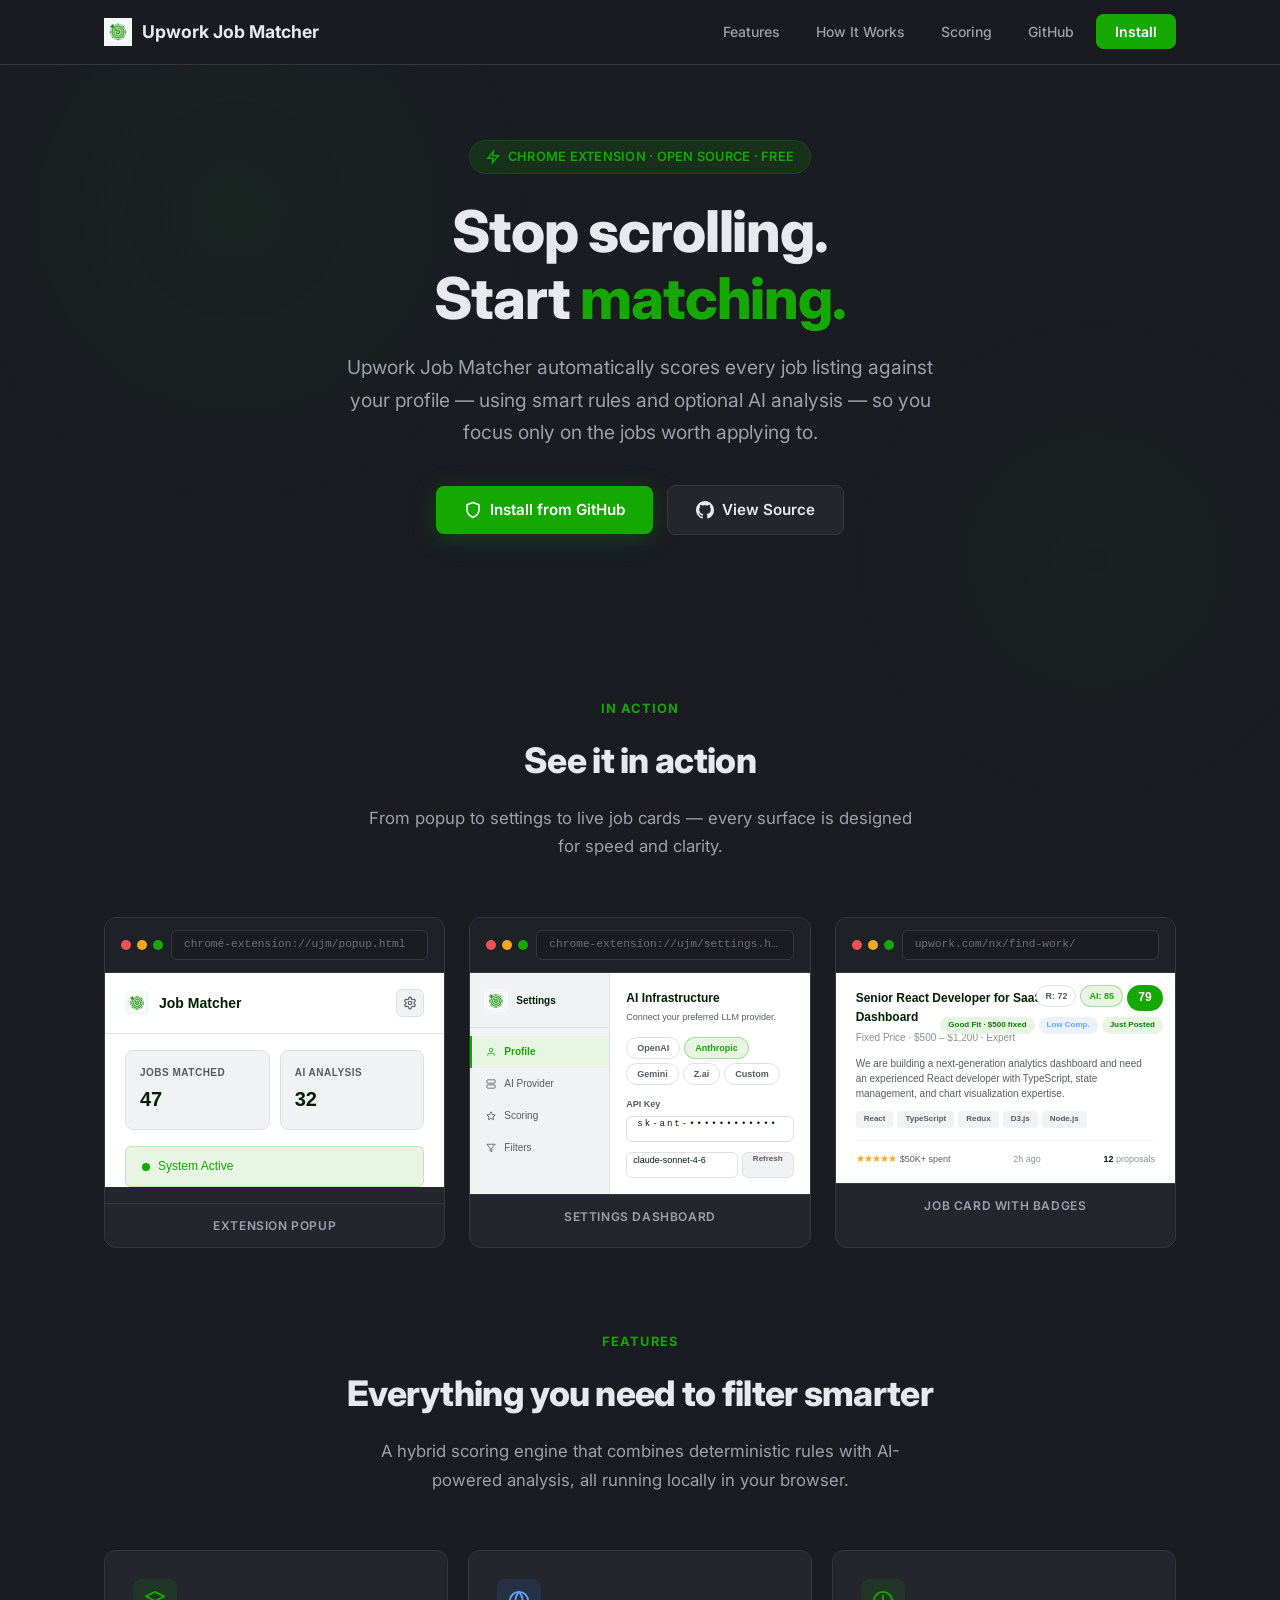
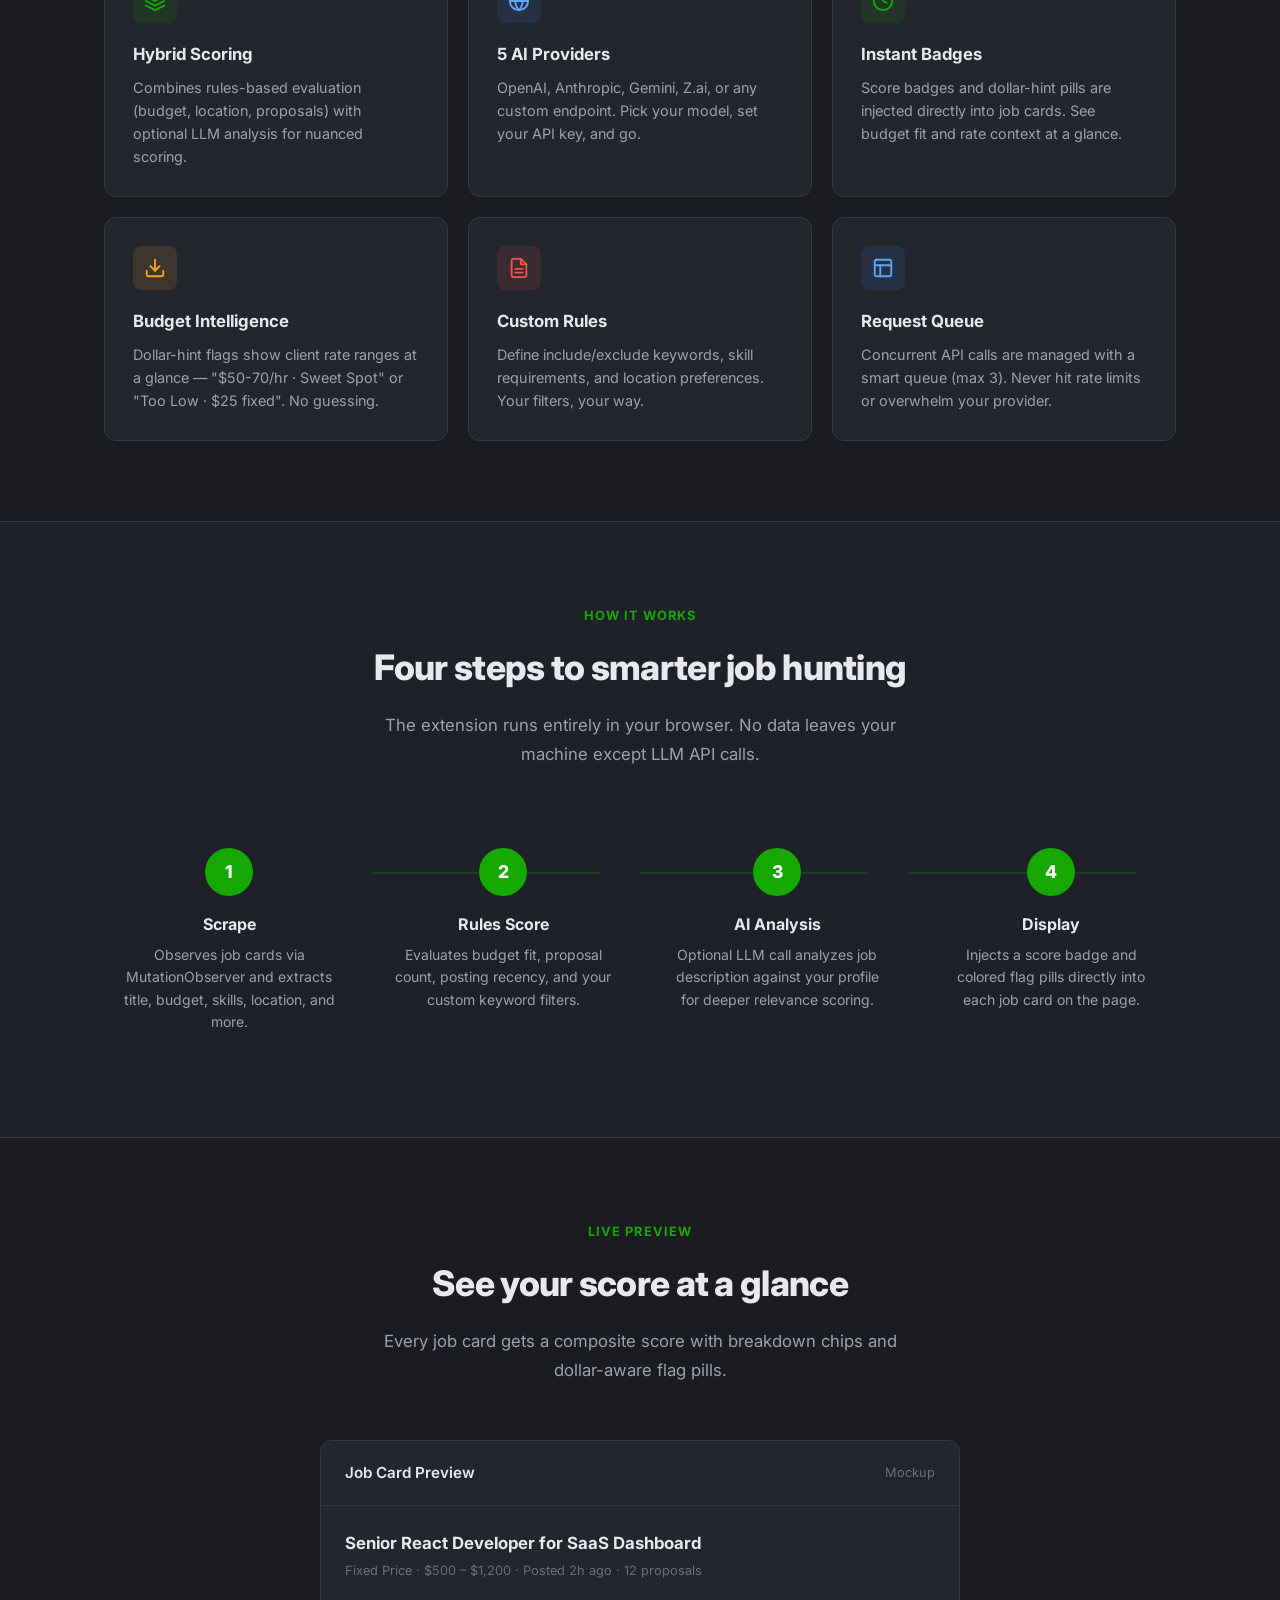
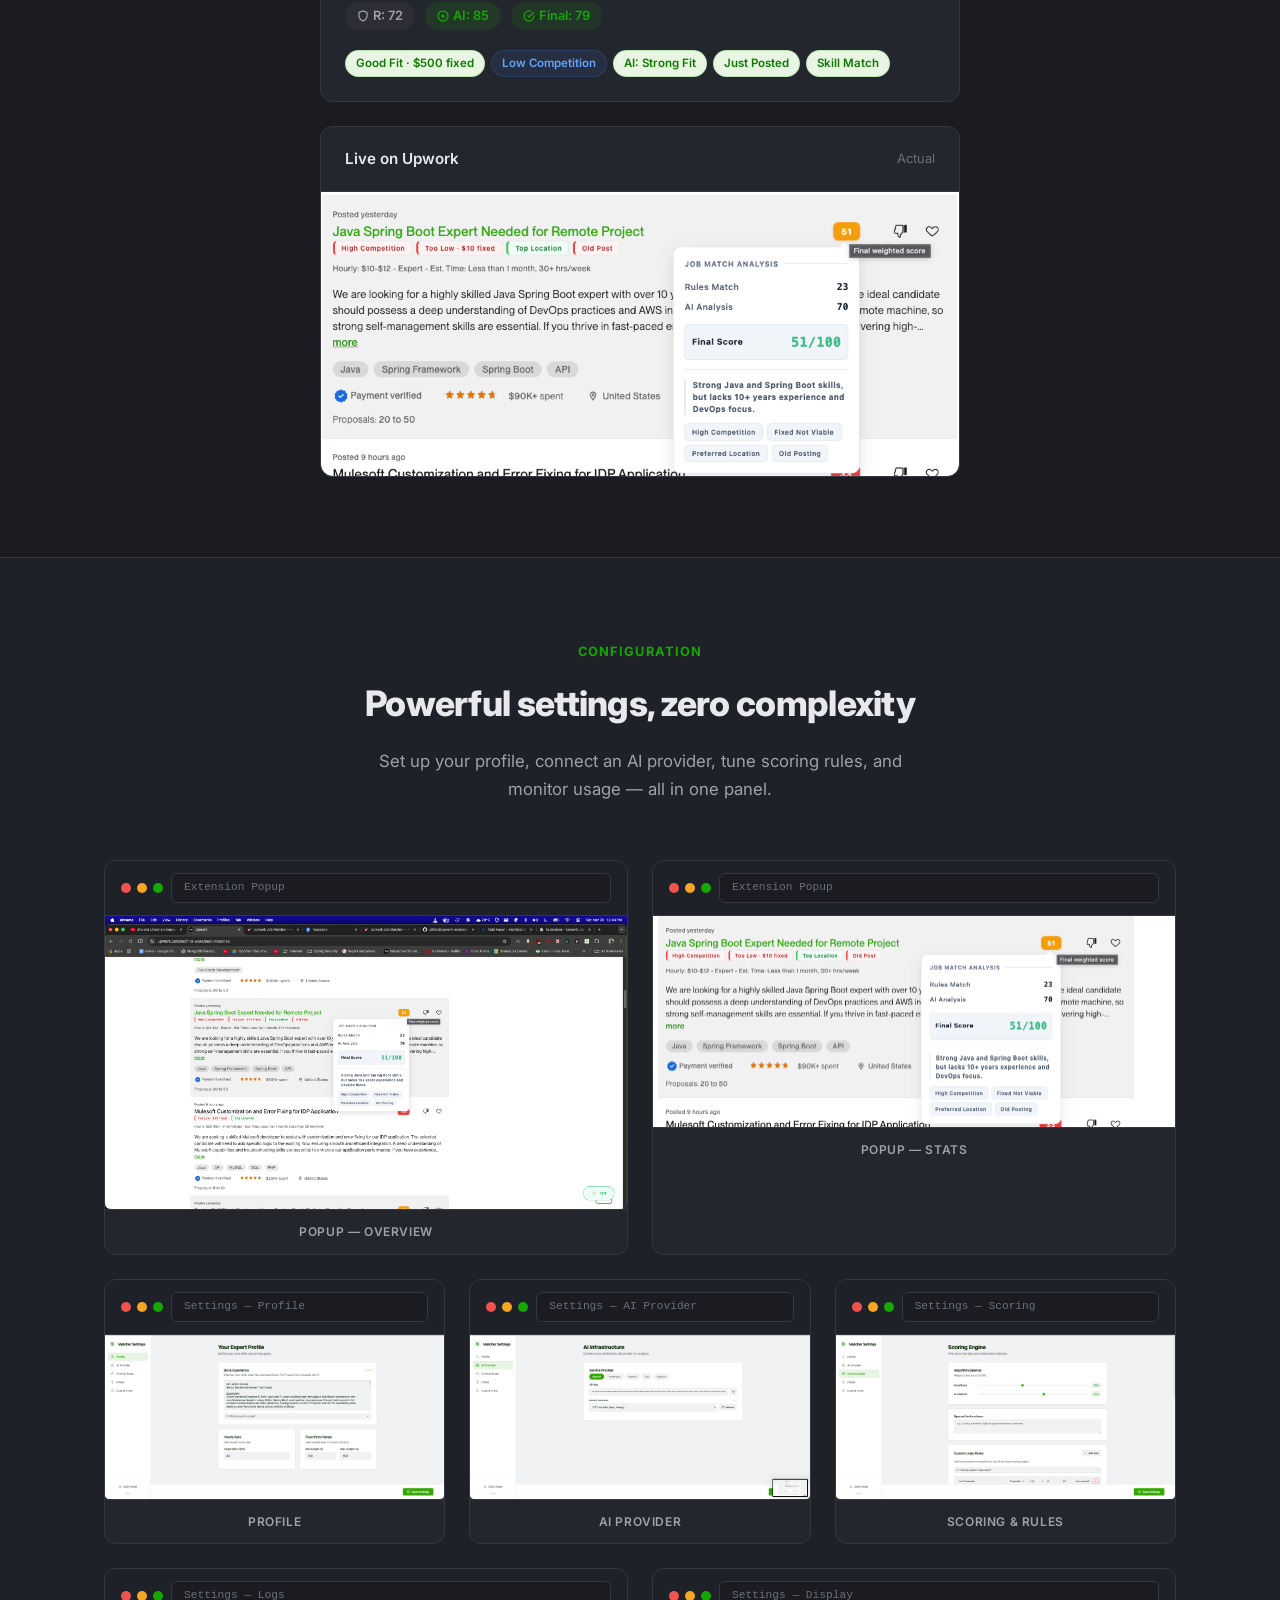
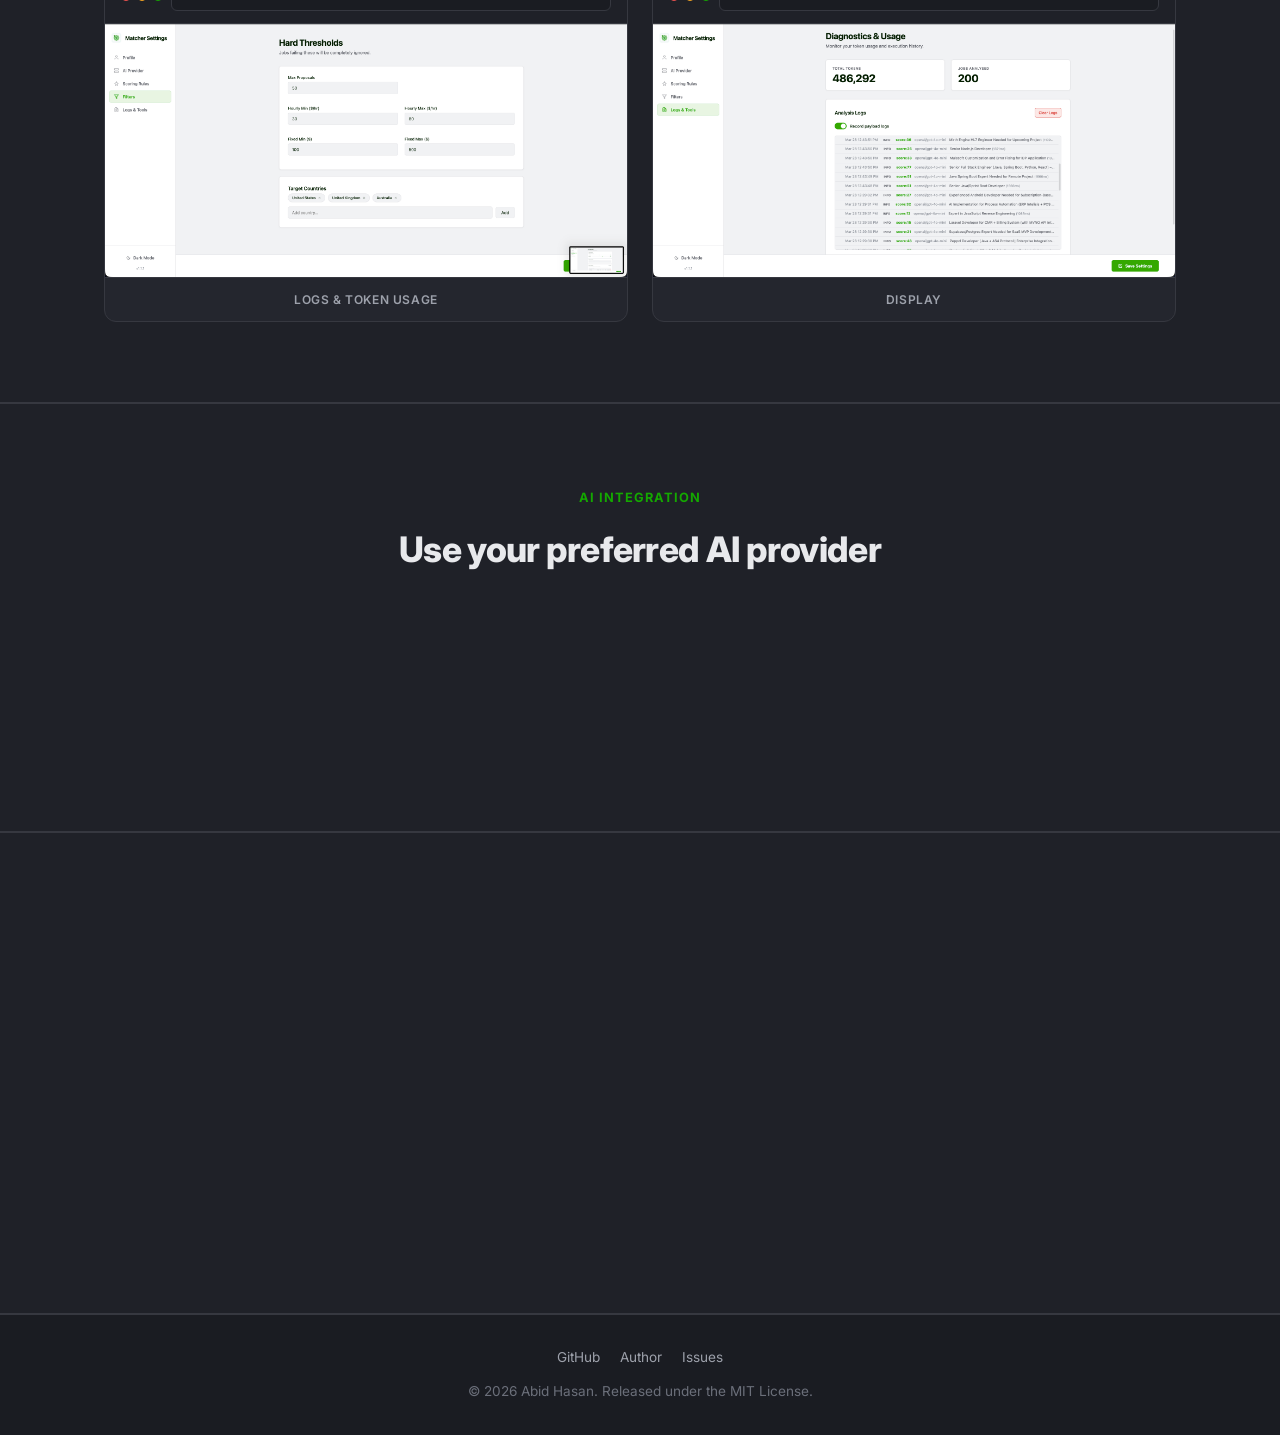
==== commit 4d1df05f: "docs: add project documentation, update UI screenshots, and fix flag pill deduplication and cleanup " ====
--- a/docs/index.html
+++ b/docs/index.html
@@ -422,6 +422,14 @@
     @media (max-width: 900px) {
       .mockups-grid { grid-template-columns: 1fr; max-width: 440px; margin: 0 auto; }
     }
+    .mockups-grid-2 {
+      display: grid;
+      grid-template-columns: 1fr 1fr;
+      gap: 24px;
+    }
+    @media (max-width: 900px) {
+      .mockups-grid-2 { grid-template-columns: 1fr; max-width: 440px; margin: 0 auto; }
+    }
     .mockup-frame {
       background: var(--card-bg);
       border: 1px solid var(--border);
@@ -1028,6 +1036,107 @@
           </div>
         </div>
       </div>
+      <!-- Real screenshot -->
+      <div class="score-preview fade-in" style="margin-top: 1.5rem;">
+        <div class="score-preview-header">
+          <h3>Live on Upwork</h3>
+          <span style="color: var(--text-tertiary); font-size: 0.8rem;">Actual</span>
+        </div>
+        <div class="score-preview-body" style="padding: 0; overflow: hidden;">
+          <img src="assets/badge-reference.png" alt="Score badges and dollar-hint flag pills on real Upwork job cards" style="width: 100%; height: auto; display: block; border-radius: 0 0 var(--radius-lg) var(--radius-lg);">
+        </div>
+      </div>
+    </div>
+  </section>
+
+  <!-- ── Settings & Popup ─────────────────── -->
+  <section id="settings" style="background: var(--bg-alt); border-top: 1px solid var(--border); border-bottom: 1px solid var(--border);">
+    <div class="container">
+      <div class="section-header">
+        <div class="section-label fade-in">Configuration</div>
+        <h2 class="section-title fade-in">Powerful settings, zero complexity</h2>
+        <p class="section-subtitle centered fade-in">Set up your profile, connect an AI provider, tune scoring rules, and monitor usage — all in one panel.</p>
+      </div>
+
+      <!-- Popup screenshots -->
+      <div class="mockups-grid-2 fade-in" style="margin-bottom: 24px;">
+        <div class="mockup-frame">
+          <div class="mockup-chrome">
+            <div class="mockup-dots"><span></span><span></span><span></span></div>
+            <div class="mockup-url">Extension Popup</div>
+          </div>
+          <div class="mockup-body">
+            <img src="assets/popup-overview.png" alt="Extension popup overview" style="width: 100%; height: auto; display: block;">
+          </div>
+          <div class="mockup-label">Popup — Overview</div>
+        </div>
+        <div class="mockup-frame">
+          <div class="mockup-chrome">
+            <div class="mockup-dots"><span></span><span></span><span></span></div>
+            <div class="mockup-url">Extension Popup</div>
+          </div>
+          <div class="mockup-body">
+            <img src="assets/popup-stats.png" alt="Extension popup stats" style="width: 100%; height: auto; display: block;">
+          </div>
+          <div class="mockup-label">Popup — Stats</div>
+        </div>
+      </div>
+
+      <!-- Settings screenshots -->
+      <div class="mockups-grid fade-in">
+        <div class="mockup-frame">
+          <div class="mockup-chrome">
+            <div class="mockup-dots"><span></span><span></span><span></span></div>
+            <div class="mockup-url">Settings — Profile</div>
+          </div>
+          <div class="mockup-body">
+            <img src="assets/settings-profile.png" alt="Profile settings" style="width: 100%; height: auto; display: block;">
+          </div>
+          <div class="mockup-label">Profile</div>
+        </div>
+        <div class="mockup-frame">
+          <div class="mockup-chrome">
+            <div class="mockup-dots"><span></span><span></span><span></span></div>
+            <div class="mockup-url">Settings — AI Provider</div>
+          </div>
+          <div class="mockup-body">
+            <img src="assets/settings-provider.png" alt="AI Provider settings" style="width: 100%; height: auto; display: block;">
+          </div>
+          <div class="mockup-label">AI Provider</div>
+        </div>
+        <div class="mockup-frame">
+          <div class="mockup-chrome">
+            <div class="mockup-dots"><span></span><span></span><span></span></div>
+            <div class="mockup-url">Settings — Scoring</div>
+          </div>
+          <div class="mockup-body">
+            <img src="assets/settings-scoring.png" alt="Scoring and custom rules settings" style="width: 100%; height: auto; display: block;">
+          </div>
+          <div class="mockup-label">Scoring & Rules</div>
+        </div>
+      </div>
+      <div class="mockups-grid-2 fade-in" style="margin-top: 24px;">
+        <div class="mockup-frame">
+          <div class="mockup-chrome">
+            <div class="mockup-dots"><span></span><span></span><span></span></div>
+            <div class="mockup-url">Settings — Logs</div>
+          </div>
+          <div class="mockup-body">
+            <img src="assets/settings-logs.png" alt="Logs and token usage settings" style="width: 100%; height: auto; display: block;">
+          </div>
+          <div class="mockup-label">Logs & Token Usage</div>
+        </div>
+        <div class="mockup-frame">
+          <div class="mockup-chrome">
+            <div class="mockup-dots"><span></span><span></span><span></span></div>
+            <div class="mockup-url">Settings — Display</div>
+          </div>
+          <div class="mockup-body">
+            <img src="assets/settings-display.png" alt="Display settings" style="width: 100%; height: auto; display: block;">
+          </div>
+          <div class="mockup-label">Display</div>
+        </div>
+      </div>
     </div>
   </section>
 
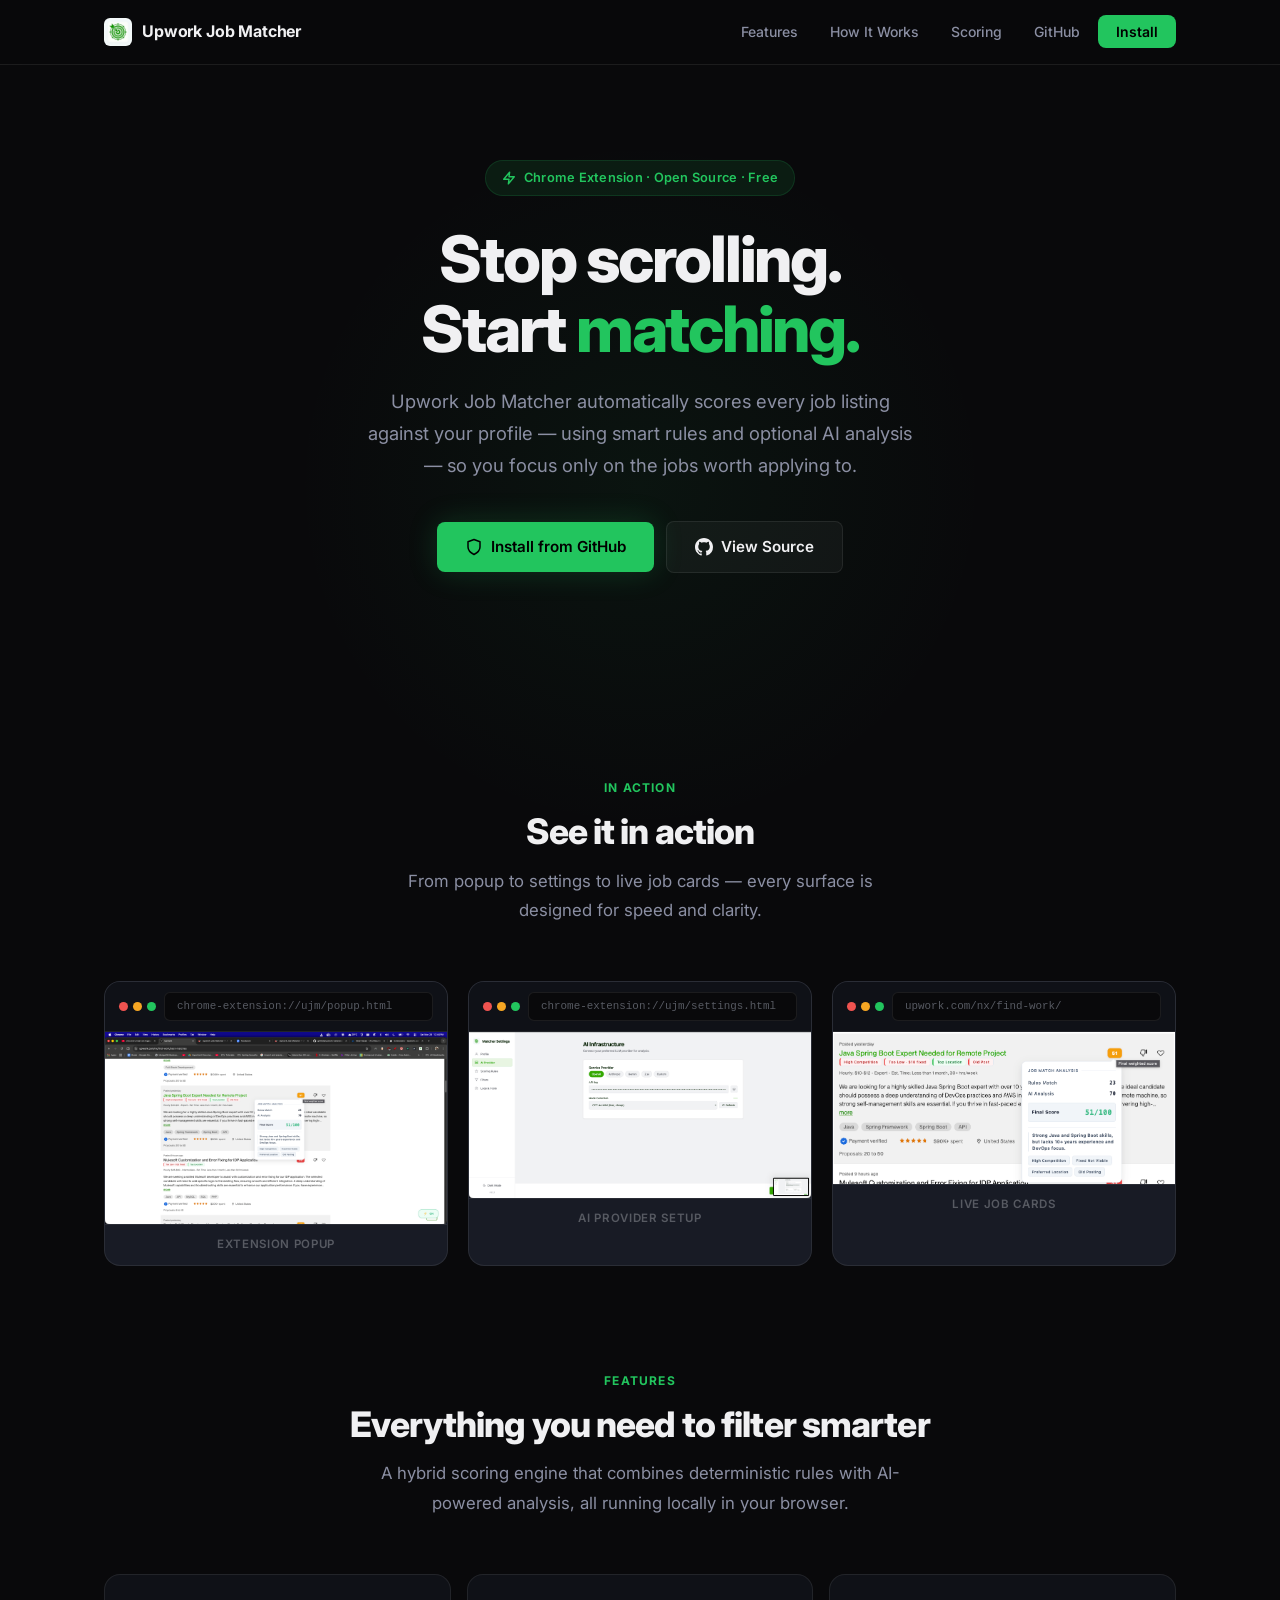
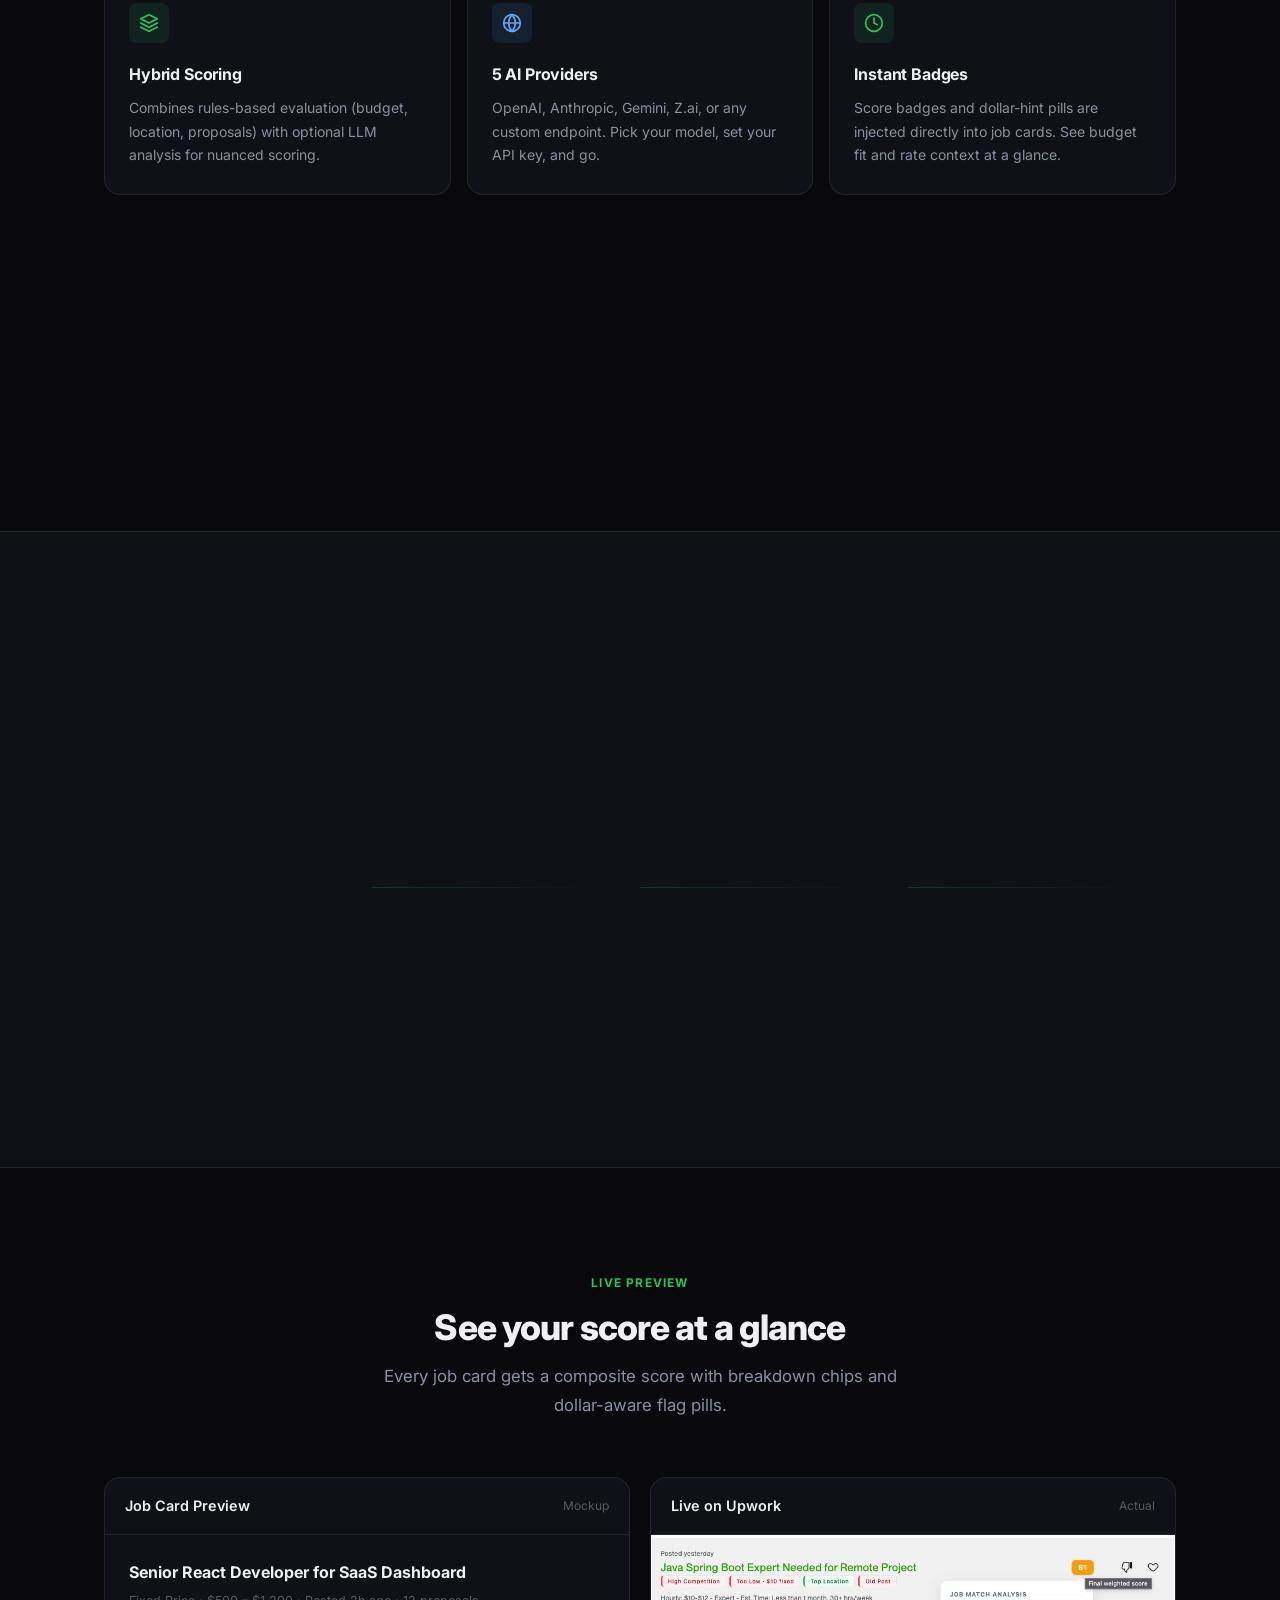
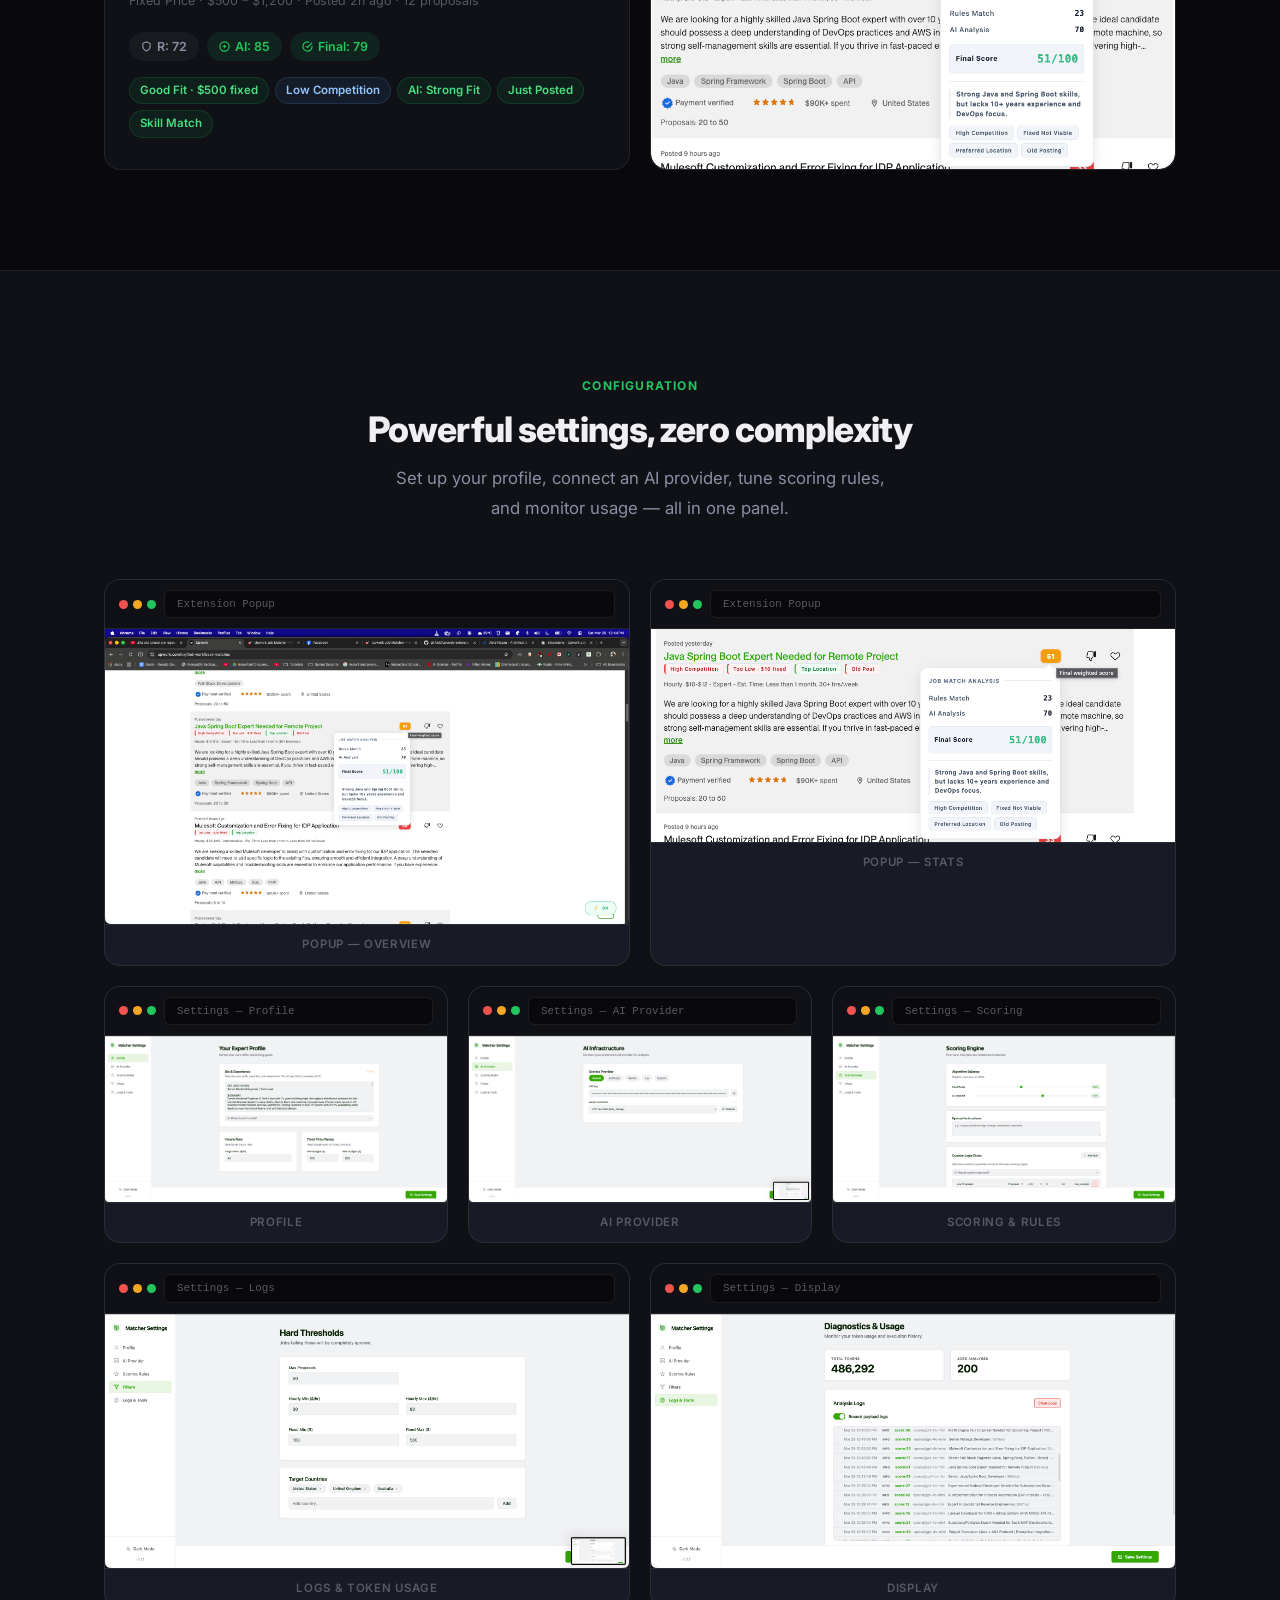
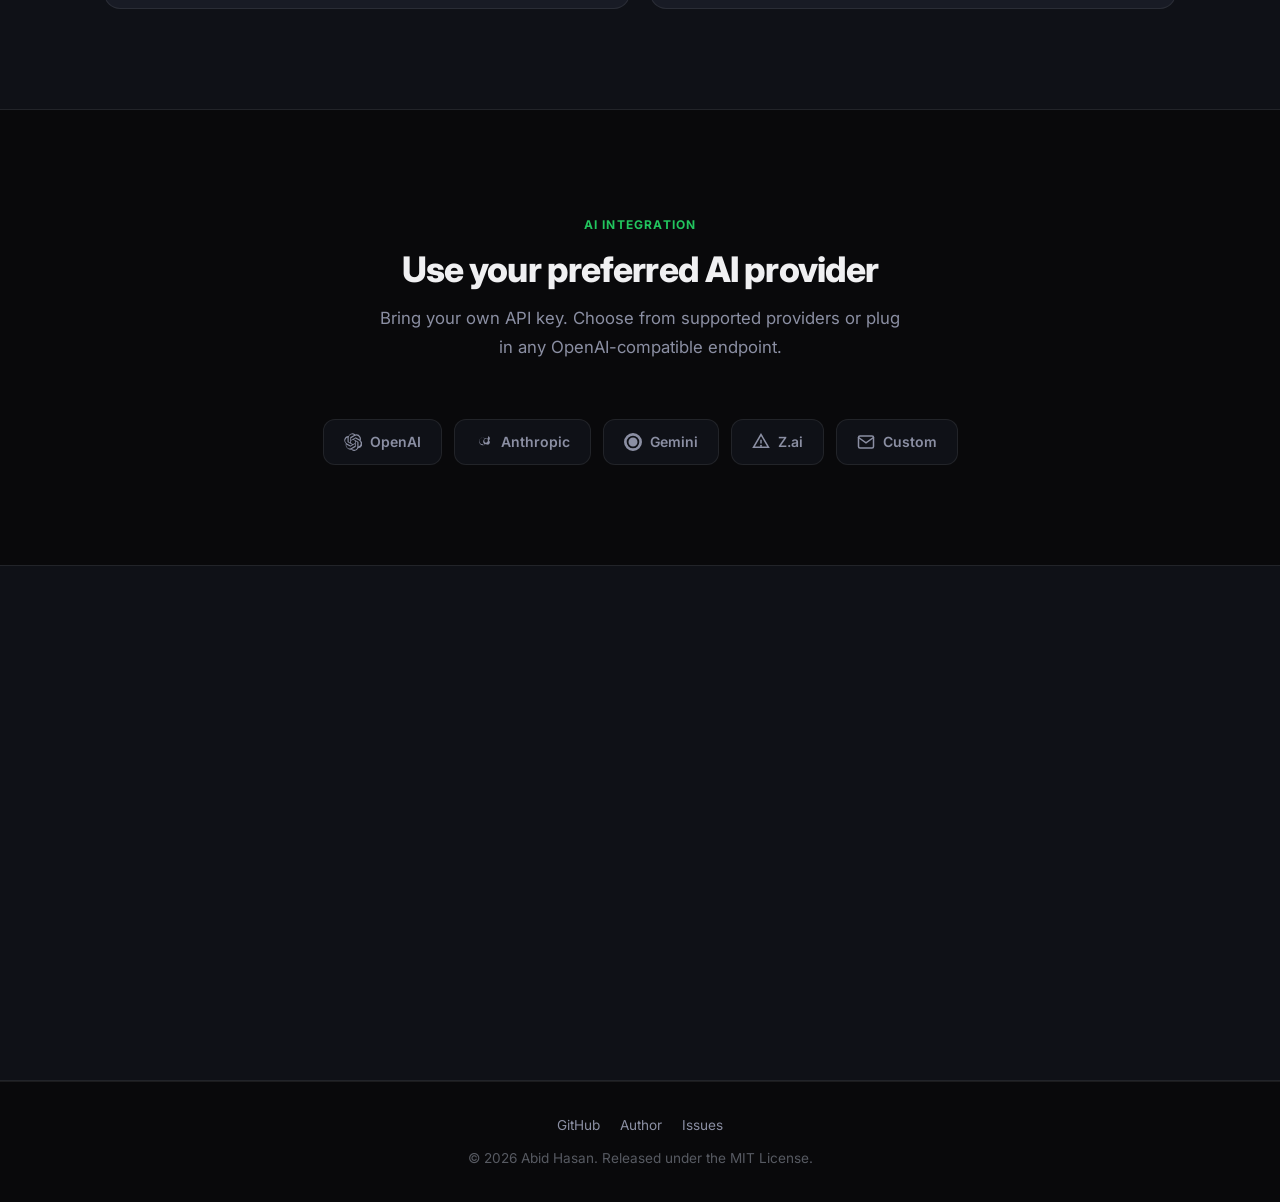
==== commit c40522a1: "feat: implement settings UI and core logic for Upwork extension" ====
--- a/docs/index.html
+++ b/docs/index.html
@@ -12,70 +12,62 @@
   <link rel="icon" href="data:image/svg+xml,<svg xmlns='http://www.w3.org/2000/svg' viewBox='0 0 100 100'><text y='.9em' font-size='90'>🎯</text></svg>">
   <link rel="preconnect" href="https://fonts.googleapis.com">
   <link rel="preconnect" href="https://fonts.gstatic.com" crossorigin>
-  <link href="https://fonts.googleapis.com/css2?family=Inter:wght@400;500;600;700;800&display=swap" rel="stylesheet">
+  <link href="https://fonts.googleapis.com/css2?family=Inter:wght@300;400;500;600;700;800&display=swap" rel="stylesheet">
   <style>
     /* ── Reset & Base ───────────────────────────── */
     *, *::before, *::after { box-sizing: border-box; margin: 0; padding: 0; }
 
     :root {
-      /* Extension dark theme palette */
-      --primary: #14a800;
-      --primary-hover: #108a00;
-      --primary-light: rgba(20, 168, 0, 0.15);
-      --bg: #1a1c22;
-      --bg-alt: #1f2128;
-      --card-bg: #24262e;
-      --border: #363840;
-      --border-hover: #4a4d56;
-      --text: #e8e9ec;
-      --text-muted: #9da1ab;
-      --text-tertiary: #6b6f7a;
-      --danger: #ef5350;
-      --danger-bg: rgba(239, 83, 80, 0.12);
-      --warning: #f5a623;
-      --warning-bg: rgba(245, 166, 35, 0.12);
-      --success-bg: rgba(20, 168, 0, 0.12);
-      --shadow-sm: 0 1px 3px rgba(0, 0, 0, 0.2);
-      --shadow: 0 1px 3px rgba(0, 0, 0, 0.2);
-      --shadow-lg: 0 4px 12px rgba(0, 0, 0, 0.3);
+      --bg-deep: #09090b;
+      --bg-base: #0f1117;
+      --bg-elevated: #181b25;
+      --surface: rgba(255,255,255,0.04);
+      --surface-hover: rgba(255,255,255,0.07);
+      --border: rgba(255,255,255,0.08);
+      --border-hover: rgba(255,255,255,0.15);
+      --text: #f0f0f2;
+      --text-muted: #8b8fa3;
+      --text-tertiary: #575a62;
+      --accent: #22c55e;
+      --accent-hover: #16a34a;
+      --accent-light: rgba(34,197,94,0.10);
+      --accent-glow: rgba(34,197,94,0.06);
+      --blue: #60a5fa;
+      --blue-light: rgba(96,165,250,0.10);
+      --yellow: #f5a623;
+      --yellow-light: rgba(245,166,35,0.10);
+      --red: #ef5350;
+      --red-light: rgba(239,83,80,0.10);
       --radius: 8px;
       --radius-lg: 12px;
+      --radius-xl: 16px;
       --font: 'Inter', -apple-system, BlinkMacSystemFont, 'Segoe UI', Roboto, sans-serif;
+      --ease: cubic-bezier(0.16, 1, 0.3, 1);
     }
 
     html { scroll-behavior: smooth; }
 
     body {
       font-family: var(--font);
-      background: var(--bg);
+      background: var(--bg-deep);
       color: var(--text);
-      line-height: 1.6;
+      line-height: 1.7;
       overflow-x: hidden;
+      -webkit-font-smoothing: antialiased;
+      -moz-osx-font-smoothing: grayscale;
     }
 
     a { color: inherit; text-decoration: none; }
     img { max-width: 100%; display: block; }
-
-    /* ── Subtle Mesh Background ─────────────────── */
-    .mesh-bg {
-      position: fixed; inset: 0; z-index: -1; overflow: hidden;
-    }
-    .mesh-bg::before {
-      content: '';
-      position: absolute;
-      width: 600px; height: 600px;
-      top: -10%; left: -5%;
-      background: radial-gradient(circle, rgba(20,168,0,0.06) 0%, transparent 70%);
-      border-radius: 50%;
-    }
-    .mesh-bg::after {
-      content: '';
-      position: absolute;
-      width: 500px; height: 500px;
-      bottom: 10%; right: -5%;
-      background: radial-gradient(circle, rgba(20,168,0,0.04) 0%, transparent 70%);
-      border-radius: 50%;
-    }
+    button { font-family: inherit; }
+
+    /* Skip link for a11y */
+    .skip-link {
+      position: absolute; top: -100%; left: 16px; z-index: 1000;
+      padding: 8px 16px; border-radius: var(--radius);
+      background: var(--accent); color: #000; font-weight: 600; font-size: 0.875rem;
+    }
+    .skip-link:focus { top: 16px; }
 
     /* ── Container ──────────────────────────────── */
     .container {
@@ -87,9 +79,9 @@
     /* ── Navbar ─────────────────────────────────── */
     .navbar {
       position: fixed; top: 0; left: 0; right: 0; z-index: 100;
-      background: rgba(26, 28, 34, 0.85);
-      backdrop-filter: blur(16px);
-      -webkit-backdrop-filter: blur(16px);
+      background: rgba(9, 9, 11, 0.75);
+      backdrop-filter: blur(20px) saturate(1.2);
+      -webkit-backdrop-filter: blur(20px) saturate(1.2);
       border-bottom: 1px solid var(--border);
     }
     .navbar .container {
@@ -98,44 +90,50 @@
     }
     .navbar-logo {
       display: flex; align-items: center; gap: 10px;
-      font-weight: 700; font-size: 1.1rem;
-    }
-    .navbar-logo svg { flex-shrink: 0; }
-    .navbar-logo span { color: var(--text); }
+      font-weight: 700; font-size: 1rem; color: var(--text);
+      letter-spacing: -0.01em;
+    }
+    .navbar-logo img { width: 28px; height: 28px; border-radius: 6px; }
     .navbar-links {
-      display: flex; align-items: center; gap: 8px; list-style: none;
+      display: flex; align-items: center; gap: 4px; list-style: none;
     }
     .navbar-links a {
       padding: 6px 14px; border-radius: var(--radius); font-size: 0.875rem;
       color: var(--text-muted); font-weight: 500;
       transition: color 0.2s, background 0.2s;
     }
-    .navbar-links a:hover {
-      color: var(--text); background: var(--card-bg);
-    }
-    .navbar-links .nav-cta {
-      background: var(--primary);
-      color: #fff; font-weight: 600; padding: 8px 18px;
-      border: 1px solid var(--primary);
-    }
-    .navbar-links .nav-cta:hover { background: var(--primary-hover); color: #fff; }
+    .navbar-links a:hover { color: var(--text); background: var(--surface); }
+    .navbar-links a:focus-visible {
+      outline: 2px solid var(--accent); outline-offset: 2px;
+    }
+    .nav-cta {
+      background: var(--accent) !important;
+      color: #000 !important; font-weight: 600 !important;
+      padding: 8px 18px !important;
+      border-radius: var(--radius) !important;
+      transition: background 0.2s !important;
+    }
+    .nav-cta:hover { background: var(--accent-hover) !important; color: #000 !important; }
 
     /* Mobile menu */
     .mobile-toggle {
       display: none; background: none; border: none; color: var(--text);
-      cursor: pointer; padding: 8px;
-    }
+      cursor: pointer; padding: 8px; border-radius: var(--radius);
+      transition: background 0.2s;
+    }
+    .mobile-toggle:hover { background: var(--surface); }
+    .mobile-toggle:focus-visible { outline: 2px solid var(--accent); outline-offset: 2px; }
     @media (max-width: 768px) {
-      .mobile-toggle { display: block; }
+      .mobile-toggle { display: flex; align-items: center; justify-content: center; }
       .navbar-links {
         position: fixed; top: 64px; left: 0; right: 0;
         flex-direction: column; gap: 4px;
-        background: rgba(26, 28, 34, 0.95);
-        backdrop-filter: blur(16px);
+        background: rgba(9, 9, 11, 0.92);
+        backdrop-filter: blur(20px);
         padding: 16px;
         border-bottom: 1px solid var(--border);
         transform: translateY(-110%); opacity: 0;
-        transition: transform 0.3s, opacity 0.3s;
+        transition: transform 0.35s var(--ease), opacity 0.25s ease;
         pointer-events: none;
       }
       .navbar-links.open {
@@ -146,179 +144,258 @@
 
     /* ── Hero ───────────────────────────────────── */
     .hero {
-      padding: 140px 0 80px;
+      padding: 160px 0 100px;
       text-align: center;
+      position: relative;
+    }
+    .hero::before {
+      content: '';
+      position: absolute;
+      top: 20%; left: 50%; transform: translateX(-50%);
+      width: 700px; height: 700px;
+      background: radial-gradient(circle, var(--accent-glow) 0%, transparent 70%);
+      pointer-events: none;
     }
     .hero-badge {
       display: inline-flex; align-items: center; gap: 8px;
-      background: var(--primary-light);
-      border: 1px solid rgba(20, 168, 0, 0.2);
-      color: var(--primary); font-size: 0.8rem; font-weight: 600;
+      background: var(--accent-light);
+      border: 1px solid rgba(34, 197, 94, 0.15);
+      color: var(--accent); font-size: 0.8rem; font-weight: 600;
       padding: 6px 16px; border-radius: 999px;
-      margin-bottom: 24px; letter-spacing: 0.02em;
-      text-transform: uppercase;
-    }
-    .hero-badge svg { flex-shrink: 0; }
+      margin-bottom: 28px; letter-spacing: 0.02em;
+    }
     .hero h1 {
-      font-size: clamp(2.2rem, 5vw, 3.6rem);
-      font-weight: 800; line-height: 1.15;
-      margin-bottom: 20px; letter-spacing: -0.02em;
-      color: var(--text);
-    }
-    .hero h1 .accent-text { color: var(--primary); }
+      font-size: clamp(2.4rem, 5.5vw, 4rem);
+      font-weight: 800; line-height: 1.1;
+      margin-bottom: 20px; letter-spacing: -0.035em;
+      position: relative;
+    }
+    .hero h1 .accent { color: var(--accent); }
     .hero p {
-      font-size: clamp(1rem, 2vw, 1.2rem);
-      color: var(--text-muted); max-width: 600px;
-      margin: 0 auto 36px; line-height: 1.7;
+      font-size: clamp(1rem, 1.8vw, 1.15rem);
+      color: var(--text-muted); max-width: 560px;
+      margin: 0 auto 40px; line-height: 1.75;
+      position: relative;
     }
     .hero-buttons {
       display: flex; align-items: center; justify-content: center;
-      gap: 14px; flex-wrap: wrap;
+      gap: 12px; flex-wrap: wrap;
+      position: relative;
     }
     .btn {
       display: inline-flex; align-items: center; gap: 8px;
       padding: 12px 28px; border-radius: var(--radius);
       font-weight: 600; font-size: 0.95rem;
       border: none; cursor: pointer;
-      transition: transform 0.15s, box-shadow 0.2s, background 0.2s;
-    }
-    .btn:active { transform: scale(0.98); }
+      transition: transform 0.15s var(--ease), box-shadow 0.2s, background 0.2s;
+    }
+    .btn:active { transform: scale(0.97); }
+    .btn:focus-visible { outline: 2px solid var(--accent); outline-offset: 2px; }
+    .btn svg { flex-shrink: 0; }
     .btn-primary {
-      background: var(--primary);
-      color: #fff;
-      box-shadow: 0 4px 24px rgba(20, 168, 0, 0.25);
-    }
-    .btn-primary:hover { background: var(--primary-hover); }
+      background: var(--accent);
+      color: #000;
+      box-shadow: 0 0 30px rgba(34, 197, 94, 0.2);
+    }
+    .btn-primary:hover { background: var(--accent-hover); }
     .btn-secondary {
-      background: var(--card-bg);
+      background: var(--surface);
       color: var(--text);
       border: 1px solid var(--border);
     }
-    .btn-secondary:hover { background: var(--border); }
-    .btn svg { flex-shrink: 0; }
+    .btn-secondary:hover { background: var(--surface-hover); border-color: var(--border-hover); }
 
     /* ── Sections ───────────────────────────────── */
-    section { padding: 80px 0; }
+    section { padding: 100px 0; }
     .section-label {
       display: inline-flex; align-items: center; gap: 8px;
-      color: var(--primary); font-size: 0.8rem; font-weight: 700;
-      text-transform: uppercase; letter-spacing: 0.08em;
+      color: var(--accent); font-size: 0.75rem; font-weight: 700;
+      text-transform: uppercase; letter-spacing: 0.1em;
       margin-bottom: 12px;
     }
     .section-title {
-      font-size: clamp(1.6rem, 3.5vw, 2.2rem);
-      font-weight: 800; letter-spacing: -0.02em;
-      margin-bottom: 16px; color: var(--text);
+      font-size: clamp(1.6rem, 3.2vw, 2.2rem);
+      font-weight: 800; letter-spacing: -0.025em;
+      margin-bottom: 14px; color: var(--text);
+      line-height: 1.2;
     }
     .section-subtitle {
       color: var(--text-muted); font-size: 1.05rem;
-      max-width: 560px; line-height: 1.7;
+      max-width: 520px; line-height: 1.75;
     }
     .section-subtitle.centered { margin: 0 auto; }
     .section-header { text-align: center; margin-bottom: 56px; }
+
+    /* ── Section Divider ────────────────────────── */
+    .section-alt {
+      background: var(--bg-base);
+      border-top: 1px solid var(--border);
+      border-bottom: 1px solid var(--border);
+    }
+
+    /* ── Mockup Frames ──────────────────────────── */
+    .mockups-grid {
+      display: grid;
+      grid-template-columns: repeat(3, 1fr);
+      gap: 20px;
+    }
+    .mockups-grid-2 {
+      display: grid;
+      grid-template-columns: repeat(2, 1fr);
+      gap: 20px;
+    }
+    @media (max-width: 900px) {
+      .mockups-grid, .mockups-grid-2 { grid-template-columns: 1fr; max-width: 440px; margin: 0 auto; }
+    }
+    .mockup-frame {
+      background: var(--bg-elevated);
+      border: 1px solid var(--border);
+      border-radius: var(--radius-xl);
+      overflow: hidden;
+      transition: border-color 0.3s var(--ease), transform 0.3s var(--ease);
+    }
+    .mockup-frame:hover {
+      border-color: var(--border-hover);
+      transform: translateY(-3px);
+    }
+    .mockup-chrome {
+      background: var(--bg-base);
+      border-bottom: 1px solid var(--border);
+      padding: 10px 14px;
+      display: flex; align-items: center; gap: 8px;
+    }
+    .mockup-dots { display: flex; gap: 5px; }
+    .mockup-dots span {
+      width: 9px; height: 9px; border-radius: 50%;
+      background: var(--text-tertiary);
+    }
+    .mockup-dots span:first-child { background: var(--red); }
+    .mockup-dots span:nth-child(2) { background: var(--yellow); }
+    .mockup-dots span:nth-child(3) { background: var(--accent); }
+    .mockup-url {
+      flex: 1; background: var(--bg-deep); border-radius: 6px;
+      padding: 4px 12px; font-size: 0.68rem; color: var(--text-tertiary);
+      font-family: 'SF Mono', ui-monospace, SFMono-Regular, Menlo, monospace;
+      border: 1px solid var(--border);
+      white-space: nowrap; overflow: hidden; text-overflow: ellipsis;
+    }
+    .mockup-body { padding: 0; }
+    .mockup-body img { width: 100%; height: auto; display: block; }
+    .mockup-label {
+      text-align: center; padding: 10px 16px;
+      font-size: 0.72rem; font-weight: 600; color: var(--text-tertiary);
+      text-transform: uppercase; letter-spacing: 0.06em;
+      border-top: 1px solid var(--border);
+    }
 
     /* ── Features Grid ──────────────────────────── */
     .features-grid {
       display: grid;
-      grid-template-columns: repeat(auto-fit, minmax(260px, 1fr));
-      gap: 20px;
-    }
+      grid-template-columns: repeat(3, 1fr);
+      gap: 16px;
+    }
+    @media (max-width: 768px) { .features-grid { grid-template-columns: 1fr; } }
     .feature-card {
-      background: var(--card-bg);
+      background: var(--bg-base);
       border: 1px solid var(--border);
-      border-radius: var(--radius-lg);
-      padding: 28px;
-      transition: border-color 0.25s, transform 0.2s, background 0.2s;
+      border-radius: var(--radius-xl);
+      padding: 28px 24px;
+      transition: border-color 0.3s var(--ease), transform 0.3s var(--ease), background 0.3s;
     }
     .feature-card:hover {
       border-color: var(--border-hover);
       transform: translateY(-2px);
+      background: var(--bg-elevated);
     }
     .feature-icon {
-      width: 44px; height: 44px; border-radius: var(--radius);
+      width: 40px; height: 40px; border-radius: var(--radius);
       display: flex; align-items: center; justify-content: center;
       margin-bottom: 18px;
     }
-    .feature-icon svg { width: 22px; height: 22px; }
-    .feature-icon.green { background: var(--success-bg); color: var(--primary); }
-    .feature-icon.blue { background: rgba(59, 130, 246, 0.12); color: #60a5fa; }
-    .feature-icon.yellow { background: var(--warning-bg); color: var(--warning); }
-    .feature-icon.red { background: var(--danger-bg); color: var(--danger); }
+    .feature-icon svg { width: 20px; height: 20px; }
+    .feature-icon.green { background: var(--accent-light); color: var(--accent); }
+    .feature-icon.blue { background: var(--blue-light); color: var(--blue); }
+    .feature-icon.yellow { background: var(--yellow-light); color: var(--yellow); }
+    .feature-icon.red { background: var(--red-light); color: var(--red); }
     .feature-card h3 {
-      font-size: 1.05rem; font-weight: 700; margin-bottom: 8px; color: var(--text);
+      font-size: 1rem; font-weight: 700; margin-bottom: 8px; color: var(--text);
+      letter-spacing: -0.01em;
     }
     .feature-card p {
-      color: var(--text-muted); font-size: 0.9rem; line-height: 1.6;
+      color: var(--text-muted); font-size: 0.875rem; line-height: 1.65;
     }
 
     /* ── How It Works ───────────────────────────── */
     .steps {
       display: grid;
-      grid-template-columns: repeat(auto-fit, minmax(200px, 1fr));
+      grid-template-columns: repeat(4, 1fr);
       gap: 24px; margin-top: 48px;
     }
+    @media (max-width: 768px) { .steps { grid-template-columns: repeat(2, 1fr); } }
+    @media (max-width: 480px) { .steps { grid-template-columns: 1fr; } }
     .step {
       text-align: center; position: relative; padding: 24px 16px;
     }
     .step-number {
-      width: 48px; height: 48px; border-radius: 50%;
-      background: var(--primary);
-      color: #fff; font-weight: 800; font-size: 1.1rem;
+      width: 44px; height: 44px; border-radius: 50%;
+      background: var(--accent); color: #000; font-weight: 800; font-size: 1rem;
       display: flex; align-items: center; justify-content: center;
       margin: 0 auto 16px;
     }
-    .step h3 { font-size: 1rem; font-weight: 700; margin-bottom: 6px; color: var(--text); }
-    .step p { color: var(--text-muted); font-size: 0.875rem; }
+    .step h3 { font-size: 0.95rem; font-weight: 700; margin-bottom: 6px; color: var(--text); }
+    .step p { color: var(--text-muted); font-size: 0.85rem; line-height: 1.6; }
     .step-connector { display: none; }
-    @media (min-width: 640px) {
+    @media (min-width: 769px) {
       .steps { position: relative; }
       .step-connector {
-        display: block;
-        position: absolute;
-        top: 48px;
-        width: calc(100% / 4 - 40px);
-        height: 2px;
-        background: var(--primary);
+        display: block; position: absolute;
+        top: 46px; height: 1px;
+        background: linear-gradient(90deg, var(--accent), transparent);
         opacity: 0.2;
       }
-      .step-connector:nth-child(2) { left: calc(100% / 4); }
-      .step-connector:nth-child(4) { left: calc(100% / 2); }
-      .step-connector:nth-child(6) { left: calc(3 * 100% / 4); }
+      .step-connector:nth-child(2) { left: calc(100% / 4); width: calc(100% / 4 - 48px); }
+      .step-connector:nth-child(4) { left: calc(100% / 2); width: calc(100% / 4 - 48px); }
+      .step-connector:nth-child(6) { left: calc(3 * 100% / 4); width: calc(100% / 4 - 48px); }
     }
 
     /* ── Scoring Preview ────────────────────────── */
+    .score-grid {
+      display: grid;
+      grid-template-columns: 1fr 1fr;
+      gap: 20px;
+    }
+    @media (max-width: 768px) { .score-grid { grid-template-columns: 1fr; } }
     .score-preview {
-      background: var(--card-bg);
+      background: var(--bg-base);
       border: 1px solid var(--border);
-      border-radius: var(--radius-lg);
-      overflow: hidden; max-width: 640px;
-      margin: 0 auto;
+      border-radius: var(--radius-xl);
+      overflow: hidden;
     }
     .score-preview-header {
-      padding: 20px 24px;
+      padding: 16px 20px;
       border-bottom: 1px solid var(--border);
       display: flex; align-items: center; justify-content: space-between;
     }
-    .score-preview-header h3 { font-size: 0.95rem; font-weight: 600; color: var(--text); }
+    .score-preview-header h3 { font-size: 0.9rem; font-weight: 600; color: var(--text); }
     .score-preview-body { padding: 24px; }
     .score-job-title {
-      font-size: 1.05rem; font-weight: 700; margin-bottom: 4px; color: var(--text);
+      font-size: 1rem; font-weight: 700; margin-bottom: 4px; color: var(--text);
     }
     .score-job-meta {
-      color: var(--text-tertiary); font-size: 0.8rem; margin-bottom: 20px;
+      color: var(--text-tertiary); font-size: 0.78rem; margin-bottom: 20px;
     }
     .score-chips {
-      display: flex; align-items: center; gap: 10px; flex-wrap: wrap;
-      margin-bottom: 20px;
+      display: flex; align-items: center; gap: 8px; flex-wrap: wrap;
+      margin-bottom: 16px;
     }
     .score-chip {
-      display: inline-flex; align-items: center; gap: 4px;
+      display: inline-flex; align-items: center; gap: 5px;
       padding: 4px 12px; border-radius: 999px;
-      font-size: 0.8rem; font-weight: 600;
-    }
-    .score-chip.rules { background: rgba(87, 90, 98, 0.15); color: var(--text-muted); }
-    .score-chip.ai { background: var(--primary-light); color: var(--primary); }
-    .score-chip.final { background: var(--success-bg); color: var(--primary); }
+      font-size: 0.78rem; font-weight: 600;
+    }
+    .score-chip.rules { background: var(--surface); color: var(--text-muted); }
+    .score-chip.ai { background: var(--accent-light); color: var(--accent); }
+    .score-chip.final { background: var(--accent-light); color: var(--accent); }
     .score-flags { display: flex; gap: 6px; flex-wrap: wrap; }
     .flag-pill {
       display: inline-flex; align-items: center; gap: 4px;
@@ -326,82 +403,73 @@
       font-size: 0.72rem; font-weight: 600;
       border: 1px solid transparent;
     }
-    .flag-pill.green { background: #e8f5e2; color: #0d7a00; border-color: rgba(20, 168, 0, 0.2); }
-    .flag-pill.yellow { background: #fef4e6; color: #b37a00; border-color: rgba(245, 166, 35, 0.2); }
-    .flag-pill.red { background: #fce8e6; color: #b71c1c; border-color: rgba(217, 48, 37, 0.2); }
-    .flag-pill.blue { background: rgba(59, 130, 246, 0.1); color: #60a5fa; border-color: rgba(59, 130, 246, 0.2); }
+    .flag-pill.green { background: rgba(34,197,94,0.08); color: #4ade80; border-color: rgba(34,197,94,0.15); }
+    .flag-pill.yellow { background: rgba(245,166,35,0.08); color: #fbbf24; border-color: rgba(245,166,35,0.15); }
+    .flag-pill.red { background: rgba(239,83,80,0.08); color: #f87171; border-color: rgba(239,83,80,0.15); }
+    .flag-pill.blue { background: rgba(96,165,250,0.08); color: #93c5fd; border-color: rgba(96,165,250,0.15); }
 
     /* ── AI Providers ───────────────────────────── */
     .providers-row {
       display: flex; align-items: center; justify-content: center;
-      gap: 16px; flex-wrap: wrap; margin-top: 48px;
+      gap: 12px; flex-wrap: wrap; margin-top: 48px;
     }
     .provider-badge {
       display: flex; align-items: center; gap: 8px;
-      padding: 10px 20px; border-radius: var(--radius);
-      background: var(--card-bg);
+      padding: 10px 20px; border-radius: var(--radius-lg);
+      background: var(--bg-base);
       border: 1px solid var(--border);
-      font-weight: 600; font-size: 0.9rem;
+      font-weight: 600; font-size: 0.875rem;
       color: var(--text-muted);
-      transition: border-color 0.2s, color 0.2s, background 0.2s;
+      transition: border-color 0.25s, color 0.25s, background 0.25s, transform 0.25s var(--ease);
     }
     .provider-badge:hover {
       border-color: var(--border-hover);
       color: var(--text);
-      background: var(--border);
-    }
-    .provider-badge svg { width: 20px; height: 20px; }
-
-    /* ── OSS + Author Side-by-Side ─────────────── */
-    .oss-author-section {
-      background: var(--bg-alt);
-      border-top: 1px solid var(--border);
-      border-bottom: 1px solid var(--border);
-    }
+      background: var(--bg-elevated);
+      transform: translateY(-1px);
+    }
+    .provider-badge svg { width: 18px; height: 18px; }
+
+    /* ── OSS + Author ───────────────────────────── */
     .oss-author-grid {
       display: grid;
       grid-template-columns: 1fr 1fr;
       gap: 48px;
       align-items: start;
     }
-    @media (max-width: 768px) {
-      .oss-author-grid {
-        grid-template-columns: 1fr;
-        gap: 40px;
-      }
-    }
-    .oss-text p { color: var(--text-muted); margin-bottom: 20px; line-height: 1.7; }
+    @media (max-width: 768px) { .oss-author-grid { grid-template-columns: 1fr; gap: 40px; } }
+    .oss-text p { color: var(--text-muted); margin-bottom: 20px; line-height: 1.75; }
     .mit-badge {
       display: inline-flex; align-items: center; gap: 8px;
-      background: var(--card-bg);
+      background: var(--surface);
       border: 1px solid var(--border);
       padding: 8px 16px; border-radius: var(--radius);
       font-size: 0.85rem; font-weight: 600;
       color: var(--text-muted);
-      margin-bottom: 20px;
+      margin-bottom: 24px;
     }
     .oss-buttons { display: flex; gap: 12px; flex-wrap: wrap; }
     .author-card {
       display: flex; align-items: center; gap: 20px;
-      background: var(--card-bg);
+      background: var(--bg-base);
       border: 1px solid var(--border);
-      border-radius: var(--radius-lg);
+      border-radius: var(--radius-xl);
       padding: 28px;
-      transition: border-color 0.2s;
+      transition: border-color 0.25s;
     }
     .author-card:hover { border-color: var(--border-hover); }
     .author-photo {
-      width: 72px; height: 72px; border-radius: 50%;
+      width: 68px; height: 68px; border-radius: 50%;
       object-fit: cover; flex-shrink: 0;
       border: 2px solid var(--border);
     }
     .author-info h3 { font-size: 1.05rem; font-weight: 700; margin-bottom: 2px; color: var(--text); }
-    .author-info p { color: var(--text-tertiary); font-size: 0.85rem; margin-bottom: 12px; }
+    .author-info p { color: var(--text-tertiary); font-size: 0.85rem; margin-bottom: 14px; }
     .author-links { display: flex; gap: 8px; }
     .author-link {
       display: inline-flex; align-items: center; gap: 6px;
       padding: 6px 14px; border-radius: var(--radius);
-      background: var(--bg);
+      background: var(--surface);
       border: 1px solid var(--border);
       font-size: 0.8rem; font-weight: 500;
       color: var(--text-muted);
@@ -409,269 +477,9 @@
     }
     .author-link:hover {
       color: var(--text); border-color: var(--border-hover);
-      background: var(--border);
+      background: var(--surface-hover);
     }
     .author-link svg { width: 14px; height: 14px; }
-
-    /* ── UI Mockups ─────────────────────────────── */
-    .mockups-grid {
-      display: grid;
-      grid-template-columns: 1fr 1fr 1fr;
-      gap: 24px;
-    }
-    @media (max-width: 900px) {
-      .mockups-grid { grid-template-columns: 1fr; max-width: 440px; margin: 0 auto; }
-    }
-    .mockups-grid-2 {
-      display: grid;
-      grid-template-columns: 1fr 1fr;
-      gap: 24px;
-    }
-    @media (max-width: 900px) {
-      .mockups-grid-2 { grid-template-columns: 1fr; max-width: 440px; margin: 0 auto; }
-    }
-    .mockup-frame {
-      background: var(--card-bg);
-      border: 1px solid var(--border);
-      border-radius: var(--radius-lg);
-      overflow: hidden;
-      transition: border-color 0.25s, transform 0.2s;
-    }
-    .mockup-frame:hover {
-      border-color: var(--border-hover);
-      transform: translateY(-2px);
-    }
-    .mockup-chrome {
-      background: var(--bg-alt);
-      border-bottom: 1px solid var(--border);
-      padding: 12px 16px;
-      display: flex; align-items: center; gap: 8px;
-    }
-    .mockup-dots {
-      display: flex; gap: 6px;
-    }
-    .mockup-dots span {
-      width: 10px; height: 10px; border-radius: 50%;
-      background: var(--border-hover);
-    }
-    .mockup-dots span:first-child { background: #ef5350; }
-    .mockup-dots span:nth-child(2) { background: #f5a623; }
-    .mockup-dots span:nth-child(3) { background: #14a800; }
-    .mockup-url {
-      flex: 1; background: var(--bg); border-radius: 6px;
-      padding: 5px 12px; font-size: 0.7rem; color: var(--text-tertiary);
-      font-family: ui-monospace, SFMono-Regular, Menlo, monospace;
-      border: 1px solid var(--border);
-      white-space: nowrap; overflow: hidden; text-overflow: ellipsis;
-    }
-    .mockup-body { padding: 0; }
-    .mockup-label {
-      text-align: center; padding: 12px 16px;
-      font-size: 0.75rem; font-weight: 600; color: var(--text-muted);
-      text-transform: uppercase; letter-spacing: 0.05em;
-      border-top: 1px solid var(--border);
-    }
-
-    /* Popup mockup internals */
-    .mockup-popup {
-      background: #fff; padding: 0; font-size: 13px;
-      font-family: -apple-system, BlinkMacSystemFont, 'Segoe UI', sans-serif;
-    }
-    .mockup-popup-header {
-      display: flex; align-items: center; justify-content: space-between;
-      padding: 16px 20px; border-bottom: 1px solid #e0e0e4;
-    }
-    .mockup-popup-logo {
-      display: flex; align-items: center; gap: 10px;
-    }
-    .mockup-popup-logo-icon {
-      width: 24px; height: 24px; border-radius: 5px; overflow: hidden;
-    }
-    .mockup-popup-logo-icon img { width: 100%; height: 100%; object-fit: contain; }
-    .mockup-popup-logo h4 { font-size: 14px; font-weight: 700; color: #001e00; margin: 0; }
-    .mockup-popup-gear {
-      width: 28px; height: 28px; border-radius: 6px; background: #f1f2f4;
-      border: 1px solid #e0e0e4; display: flex; align-items: center; justify-content: center;
-    }
-    .mockup-popup-stats {
-      display: grid; grid-template-columns: 1fr 1fr; gap: 10px;
-      padding: 16px 20px;
-    }
-    .mockup-popup-stat {
-      background: #f1f2f4; border: 1px solid #e0e0e4; border-radius: 8px;
-      padding: 14px; display: flex; flex-direction: column; gap: 2px;
-    }
-    .mockup-popup-stat-label {
-      font-size: 10px; text-transform: uppercase; letter-spacing: 0.5px;
-      color: #575a62; font-weight: 600;
-    }
-    .mockup-popup-stat-value {
-      font-size: 20px; font-weight: 700; color: #001e00;
-    }
-    .mockup-popup-status {
-      margin: 0 20px 16px; padding: 10px 16px;
-      background: #e8f5e2; border: 1px solid rgba(20,168,0,0.2);
-      border-radius: 6px; display: flex; align-items: center; gap: 8px;
-    }
-    .mockup-popup-status-dot {
-      width: 8px; height: 8px; border-radius: 50%; background: #14a800;
-    }
-    .mockup-popup-status span {
-      font-size: 12px; font-weight: 500; color: #14a800;
-    }
-
-    /* Settings mockup internals */
-    .mockup-settings {
-      display: flex; background: #fff; font-family: -apple-system, BlinkMacSystemFont, 'Segoe UI', sans-serif;
-      min-height: 220px;
-    }
-    .mockup-settings-sidebar {
-      width: 140px; background: #f1f2f4; border-right: 1px solid #e0e0e4;
-      padding: 16px 0; flex-shrink: 0;
-    }
-    .mockup-settings-sidebar-logo {
-      display: flex; align-items: center; gap: 8px;
-      padding: 0 14px 14px; border-bottom: 1px solid #e0e0e4;
-      margin-bottom: 8px;
-    }
-    .mockup-settings-sidebar-logo-icon {
-      width: 24px; height: 24px; border-radius: 5px; overflow: hidden;
-    }
-    .mockup-settings-sidebar-logo-icon img { width: 100%; height: 100%; object-fit: contain; }
-    .mockup-settings-sidebar-logo h4 {
-      font-size: 10px; font-weight: 700; color: #001e00; margin: 0;
-      white-space: nowrap;
-    }
-    .mockup-settings-nav-item {
-      padding: 8px 14px; font-size: 10px; font-weight: 500; color: #575a62;
-      display: flex; align-items: center; gap: 8px;
-    }
-    .mockup-settings-nav-item.active {
-      background: #e8f5e2; color: #14a800; font-weight: 600;
-      border-left: 2px solid #14a800;
-    }
-    .mockup-settings-main {
-      flex: 1; padding: 16px; overflow: hidden;
-    }
-    .mockup-settings-main h3 {
-      font-size: 12px; font-weight: 700; color: #001e00; margin-bottom: 2px;
-    }
-    .mockup-settings-main p {
-      font-size: 9px; color: #575a62; margin-bottom: 12px;
-    }
-    .mockup-settings-chips {
-      display: flex; flex-wrap: wrap; gap: 4px; margin-bottom: 12px;
-    }
-    .mockup-settings-chip {
-      padding: 3px 10px; border-radius: 999px; font-size: 9px; font-weight: 600;
-      border: 1px solid #e0e0e4; color: #575a62; background: #fff;
-    }
-    .mockup-settings-chip.active {
-      background: #e8f5e2; color: #14a800; border-color: rgba(20,168,0,0.3);
-    }
-    .mockup-settings-field {
-      margin-bottom: 10px;
-    }
-    .mockup-settings-field label {
-      display: block; font-size: 9px; font-weight: 600; color: #575a62;
-      margin-bottom: 4px;
-    }
-    .mockup-settings-input {
-      width: 100%; height: 26px; border-radius: 6px; border: 1px solid #e0e0e4;
-      background: #fff; padding: 0 10px; font-size: 9px; color: #001e00;
-    }
-    .mockup-settings-input.masked {
-      font-family: ui-monospace, monospace; letter-spacing: 2px;
-    }
-    .mockup-settings-row {
-      display: flex; gap: 8px;
-    }
-    .mockup-settings-select-wrap {
-      flex: 1; display: flex; gap: 4px;
-    }
-    .mockup-settings-select {
-      flex: 1; height: 26px; border-radius: 6px; border: 1px solid #e0e0e4;
-      background: #fff; padding: 0 6px; font-size: 9px; color: #001e00;
-      -webkit-appearance: none;
-    }
-    .mockup-settings-btn {
-      height: 26px; padding: 0 10px; border-radius: 6px; border: 1px solid #e0e0e4;
-      background: #f1f2f4; font-size: 8px; font-weight: 600; color: #575a62;
-      white-space: nowrap;
-    }
-
-    /* Job card mockup */
-    .mockup-jobcard {
-      background: #fff; font-family: -apple-system, BlinkMacSystemFont, 'Segoe UI', sans-serif;
-    }
-    .mockup-jobcard-inner {
-      padding: 16px 20px; position: relative;
-    }
-    .mockup-jobcard-badges {
-      position: absolute; top: 12px; right: 12px;
-      display: flex; flex-direction: column; align-items: flex-end; gap: 6px;
-    }
-    .mockup-jobcard-chips {
-      display: flex; gap: 4px;
-    }
-    .mockup-jobcard-chip {
-      height: 22px; padding: 0 8px; border-radius: 11px;
-      display: flex; align-items: center; font-size: 9px; font-weight: 700;
-      border: 1px solid #e0e0e4; background: #fff; color: #575a62;
-    }
-    .mockup-jobcard-chip.ai {
-      color: #14a800; border-color: rgba(20,168,0,0.3); background: #e8f5e2;
-    }
-    .mockup-jobcard-badge {
-      height: 26px; min-width: 36px; padding: 0 10px; border-radius: 13px;
-      display: flex; align-items: center; justify-content: center;
-      font-size: 12px; font-weight: 800; color: #fff; background: #14a800;
-    }
-    .mockup-jobcard-flags {
-      display: flex; flex-wrap: wrap; gap: 4px; justify-content: flex-end;
-    }
-    .mockup-jobcard-flag {
-      font-size: 8px; font-weight: 700; padding: 2px 8px; border-radius: 20px;
-    }
-    .mockup-jobcard-flag.green { background: #e8f5e2; color: #0d7a00; }
-    .mockup-jobcard-flag.yellow { background: #fef4e6; color: #b37a00; }
-    .mockup-jobcard-flag.blue { background: rgba(59,130,246,0.1); color: #60a5fa; }
-    .mockup-jobcard-flag.red { background: #fce8e6; color: #b71c1c; }
-    .mockup-jobcard-title {
-      font-size: 12px; font-weight: 700; color: #001e00; margin-bottom: 3px;
-      padding-right: 100px;
-    }
-    .mockup-jobcard-meta {
-      font-size: 10px; color: #8a8f98; margin-bottom: 10px;
-    }
-    .mockup-jobcard-desc {
-      font-size: 10px; color: #575a62; line-height: 1.5;
-      display: -webkit-box; -webkit-line-clamp: 3; -webkit-box-orient: vertical;
-      overflow: hidden;
-    }
-    .mockup-jobcard-skills {
-      display: flex; gap: 4px; margin-top: 10px; flex-wrap: wrap;
-    }
-    .mockup-jobcard-skill {
-      font-size: 8px; font-weight: 600; padding: 2px 8px; border-radius: 4px;
-      background: #f1f2f4; color: #575a62;
-    }
-    .mockup-jobcard-footer {
-      display: flex; justify-content: space-between; align-items: center;
-      margin-top: 12px; padding-top: 10px; border-top: 1px solid #f1f2f4;
-    }
-    .mockup-jobcard-posted {
-      font-size: 9px; color: #8a8f98;
-    }
-    .mockup-jobcard-proposals {
-      font-size: 9px; color: #8a8f98;
-    }
-    .mockup-jobcard-proposals strong { color: #001e00; }
-    .mockup-jobcard-rating {
-      display: flex; align-items: center; gap: 4px;
-      font-size: 9px; color: #575a62;
-    }
-    .mockup-jobcard-stars { color: #f5a623; font-size: 10px; letter-spacing: -1px; }
 
     /* ── Footer ─────────────────────────────────── */
     .footer {
@@ -681,7 +489,7 @@
       font-size: 0.85rem; color: var(--text-tertiary);
     }
     .footer-links {
-      display: flex; justify-content: center; gap: 20px; margin-bottom: 12px;
+      display: flex; justify-content: center; gap: 20px; margin-bottom: 10px;
     }
     .footer-links a {
       color: var(--text-muted);
@@ -691,34 +499,41 @@
 
     /* ── Scroll Animations ──────────────────────── */
     .fade-in {
-      opacity: 0; transform: translateY(24px);
-      transition: opacity 0.6s ease, transform 0.6s ease;
+      opacity: 0; transform: translateY(20px);
+      transition: opacity 0.7s var(--ease), transform 0.7s var(--ease);
     }
     .fade-in.visible {
       opacity: 1; transform: translateY(0);
     }
 
+    /* Reduced motion */
+    @media (prefers-reduced-motion: reduce) {
+      .fade-in { opacity: 1; transform: none; transition: none; }
+      .mockup-frame, .feature-card, .provider-badge { transition: none; }
+      html { scroll-behavior: auto; }
+    }
+
     /* ── Scrollbar ──────────────────────────────── */
-    ::-webkit-scrollbar { width: 10px; height: 10px; }
+    ::-webkit-scrollbar { width: 8px; height: 8px; }
     ::-webkit-scrollbar-track { background: transparent; }
-    ::-webkit-scrollbar-thumb { background: rgba(255, 255, 255, 0.15); border-radius: 5px; border: 2px solid var(--bg); }
-    ::-webkit-scrollbar-thumb:hover { background: rgba(255, 255, 255, 0.25); }
+    ::-webkit-scrollbar-thumb { background: rgba(255, 255, 255, 0.1); border-radius: 4px; }
+    ::-webkit-scrollbar-thumb:hover { background: rgba(255, 255, 255, 0.2); }
   </style>
 </head>
 <body>
-  <div class="mesh-bg" aria-hidden="true"></div>
+  <a href="#main" class="skip-link">Skip to content</a>
 
   <!-- ── Navbar ──────────────────────────────── -->
-  <nav class="navbar">
+  <nav class="navbar" role="navigation" aria-label="Main navigation">
     <div class="container">
       <a href="#" class="navbar-logo">
         <img src="icons/icon128.png" alt="UJM" width="28" height="28">
         <span>Upwork Job Matcher</span>
       </a>
-      <button class="mobile-toggle" aria-label="Toggle menu" onclick="document.querySelector('.navbar-links').classList.toggle('open')">
-        <svg width="24" height="24" viewBox="0 0 24 24" fill="none" stroke="currentColor" stroke-width="2" stroke-linecap="round"><path d="M3 12h18M3 6h18M3 18h18"/></svg>
+      <button class="mobile-toggle" aria-label="Toggle menu" aria-expanded="false" onclick="toggleMenu()">
+        <svg width="22" height="22" viewBox="0 0 24 24" fill="none" stroke="currentColor" stroke-width="2" stroke-linecap="round"><path d="M4 6h16M4 12h16M4 18h16"/></svg>
       </button>
-      <ul class="navbar-links">
+      <ul class="navbar-links" role="list">
         <li><a href="#features">Features</a></li>
         <li><a href="#how-it-works">How It Works</a></li>
         <li><a href="#scoring">Scoring</a></li>
@@ -728,497 +543,402 @@
     </div>
   </nav>
 
-  <!-- ── Hero ────────────────────────────────── -->
-  <section class="hero">
-    <div class="container">
-      <div class="hero-badge fade-in">
-        <svg width="14" height="14" viewBox="0 0 24 24" fill="none" stroke="currentColor" stroke-width="2.5" stroke-linecap="round"><polygon points="13 2 3 14 12 14 11 22 21 10 12 10 13 2"/></svg>
-        Chrome Extension &middot; Open Source &middot; Free
+  <!-- ── Main Content ────────────────────────── -->
+  <main id="main">
+
+    <!-- ── Hero ────────────────────────────────── -->
+    <section class="hero">
+      <div class="container">
+        <div class="hero-badge fade-in">
+          <svg width="14" height="14" viewBox="0 0 24 24" fill="none" stroke="currentColor" stroke-width="2.5" stroke-linecap="round" stroke-linejoin="round"><polygon points="13 2 3 14 12 14 11 22 21 10 12 10 13 2"/></svg>
+          Chrome Extension &middot; Open Source &middot; Free
+        </div>
+        <h1 class="fade-in">
+          Stop scrolling.<br>
+          Start <span class="accent">matching.</span>
+        </h1>
+        <p class="fade-in">
+          Upwork Job Matcher automatically scores every job listing against your profile — using smart rules and optional AI analysis — so you focus only on the jobs worth applying to.
+        </p>
+        <div class="hero-buttons fade-in">
+          <a href="https://github.com/gitAbid/upwork-extension" target="_blank" rel="noopener" class="btn btn-primary">
+            <svg width="18" height="18" viewBox="0 0 24 24" fill="none" stroke="currentColor" stroke-width="2" stroke-linecap="round" stroke-linejoin="round"><path d="M12 22s8-4 8-10V5l-8-3-8 3v7c0 6 8 10 8 10z"/></svg>
+            Install from GitHub
+          </a>
+          <a href="https://github.com/gitAbid/upwork-extension" target="_blank" rel="noopener" class="btn btn-secondary">
+            <svg width="18" height="18" viewBox="0 0 24 24" fill="currentColor"><path d="M12 0C5.37 0 0 5.37 0 12c0 5.31 3.435 9.795 8.205 11.385.6.105.825-.255.825-.57 0-.285-.015-1.23-.015-2.235-3.015.555-3.795-.735-4.035-1.41-.135-.345-.72-1.41-1.23-1.695-.42-.225-1.02-.78-.015-.795.945-.015 1.62.87 1.845 1.23 1.08 1.815 2.805 1.305 3.495.99.105-.78.42-1.305.765-1.605-2.67-.3-5.46-1.335-5.46-5.925 0-1.305.465-2.385 1.23-3.225-.12-.3-.54-1.53.12-3.18 0 0 1.005-.315 3.3 1.23.96-.27 1.98-.405 3-.405s2.04.135 3 .405c2.295-1.56 3.3-1.23 3.3-1.23.66 1.65.24 2.88.12 3.18.765.84 1.23 1.905 1.23 3.225 0 4.605-2.805 5.625-5.475 5.925.435.375.81 1.095.81 2.22 0 1.605-.015 2.895-.015 3.3 0 .315.225.69.825.57A12.02 12.02 0 0024 12c0-6.63-5.37-12-12-12z"/></svg>
+            View Source
+          </a>
+        </div>
       </div>
-      <h1 class="fade-in">
-        Stop scrolling.<br>
-        Start <span class="accent-text">matching.</span>
-      </h1>
-      <p class="fade-in">
-        Upwork Job Matcher automatically scores every job listing against your profile — using smart rules and optional AI analysis — so you focus only on the jobs worth applying to.
-      </p>
-      <div class="hero-buttons fade-in">
-        <a href="https://github.com/gitAbid/upwork-extension" target="_blank" rel="noopener" class="btn btn-primary">
-          <svg width="18" height="18" viewBox="0 0 24 24" fill="none" stroke="currentColor" stroke-width="2" stroke-linecap="round" stroke-linejoin="round"><path d="M12 22s8-4 8-10V5l-8-3-8 3v7c0 6 8 10 8 10z"/></svg>
-          Install from GitHub
-        </a>
-        <a href="https://github.com/gitAbid/upwork-extension" target="_blank" rel="noopener" class="btn btn-secondary">
-          <svg width="18" height="18" viewBox="0 0 24 24" fill="currentColor"><path d="M12 0C5.37 0 0 5.37 0 12c0 5.31 3.435 9.795 8.205 11.385.6.105.825-.255.825-.57 0-.285-.015-1.23-.015-2.235-3.015.555-3.795-.735-4.035-1.41-.135-.345-.72-1.41-1.23-1.695-.42-.225-1.02-.78-.015-.795.945-.015 1.62.87 1.845 1.23 1.08 1.815 2.805 1.305 3.495.99.105-.78.42-1.305.765-1.605-2.67-.3-5.46-1.335-5.46-5.925 0-1.305.465-2.385 1.23-3.225-.12-.3-.54-1.53.12-3.18 0 0 1.005-.315 3.3 1.23.96-.27 1.98-.405 3-.405s2.04.135 3 .405c2.295-1.56 3.3-1.23 3.3-1.23.66 1.65.24 2.88.12 3.18.765.84 1.23 1.905 1.23 3.225 0 4.605-2.805 5.625-5.475 5.925.435.375.81 1.095.81 2.22 0 1.605-.015 2.895-.015 3.3 0 .315.225.69.825.57A12.02 12.02 0 0024 12c0-6.63-5.37-12-12-12z"/></svg>
-          View Source
-        </a>
+    </section>
+
+    <!-- ── In Action (Mockups) ─────────────────── -->
+    <section id="mockups" style="padding-bottom: 0;">
+      <div class="container">
+        <div class="section-header">
+          <div class="section-label fade-in">In Action</div>
+          <h2 class="section-title fade-in">See it in action</h2>
+          <p class="section-subtitle centered fade-in">From popup to settings to live job cards — every surface is designed for speed and clarity.</p>
+        </div>
+        <div class="mockups-grid">
+          <!-- Popup Overview -->
+          <div class="mockup-frame fade-in">
+            <div class="mockup-chrome">
+              <div class="mockup-dots"><span></span><span></span><span></span></div>
+              <div class="mockup-url">chrome-extension://ujm/popup.html</div>
+            </div>
+            <div class="mockup-body">
+              <img src="assets/popup-overview.png" alt="Extension popup overview showing job matching stats" loading="lazy">
+            </div>
+            <div class="mockup-label">Extension Popup</div>
+          </div>
+          <!-- Settings Provider -->
+          <div class="mockup-frame fade-in">
+            <div class="mockup-chrome">
+              <div class="mockup-dots"><span></span><span></span><span></span></div>
+              <div class="mockup-url">chrome-extension://ujm/settings.html</div>
+            </div>
+            <div class="mockup-body">
+              <img src="assets/settings-provider.png" alt="AI provider configuration with Anthropic selected" loading="lazy">
+            </div>
+            <div class="mockup-label">AI Provider Setup</div>
+          </div>
+          <!-- Badge Reference -->
+          <div class="mockup-frame fade-in">
+            <div class="mockup-chrome">
+              <div class="mockup-dots"><span></span><span></span><span></span></div>
+              <div class="mockup-url">upwork.com/nx/find-work/</div>
+            </div>
+            <div class="mockup-body">
+              <img src="assets/badge-reference.png" alt="Score badges and flag pills injected into Upwork job cards" loading="lazy">
+            </div>
+            <div class="mockup-label">Live Job Cards</div>
+          </div>
+        </div>
       </div>
-    </div>
-  </section>
-
-  <!-- ── UI Mockups ─────────────────────────── -->
-  <section id="mockups" style="padding-bottom: 0;">
-    <div class="container">
-      <div class="section-header">
-        <div class="section-label fade-in">In Action</div>
-        <h2 class="section-title fade-in">See it in action</h2>
-        <p class="section-subtitle centered fade-in">From popup to settings to live job cards — every surface is designed for speed and clarity.</p>
+    </section>
+
+    <!-- ── Features ───────────────────────────── -->
+    <section id="features">
+      <div class="container">
+        <div class="section-header">
+          <div class="section-label fade-in">Features</div>
+          <h2 class="section-title fade-in">Everything you need to filter smarter</h2>
+          <p class="section-subtitle centered fade-in">A hybrid scoring engine that combines deterministic rules with AI-powered analysis, all running locally in your browser.</p>
+        </div>
+        <div class="features-grid">
+          <div class="feature-card fade-in">
+            <div class="feature-icon green">
+              <svg viewBox="0 0 24 24" fill="none" stroke="currentColor" stroke-width="2" stroke-linecap="round" stroke-linejoin="round"><path d="M12 2L2 7l10 5 10-5-10-5z"/><path d="M2 17l10 5 10-5"/><path d="M2 12l10 5 10-5"/></svg>
+            </div>
+            <h3>Hybrid Scoring</h3>
+            <p>Combines rules-based evaluation (budget, location, proposals) with optional LLM analysis for nuanced scoring.</p>
+          </div>
+          <div class="feature-card fade-in">
+            <div class="feature-icon blue">
+              <svg viewBox="0 0 24 24" fill="none" stroke="currentColor" stroke-width="2" stroke-linecap="round" stroke-linejoin="round"><circle cx="12" cy="12" r="10"/><path d="M2 12h20"/><path d="M12 2a15.3 15.3 0 014 10 15.3 15.3 0 01-4 10 15.3 15.3 0 01-4-10 15.3 15.3 0 014-10z"/></svg>
+            </div>
+            <h3>5 AI Providers</h3>
+            <p>OpenAI, Anthropic, Gemini, Z.ai, or any custom endpoint. Pick your model, set your API key, and go.</p>
+          </div>
+          <div class="feature-card fade-in">
+            <div class="feature-icon green">
+              <svg viewBox="0 0 24 24" fill="none" stroke="currentColor" stroke-width="2" stroke-linecap="round" stroke-linejoin="round"><path d="M12 22c5.523 0 10-4.477 10-10S17.523 2 12 2 2 6.477 2 12s4.477 10 10 10z"/><path d="M12 6v6l4 2"/></svg>
+            </div>
+            <h3>Instant Badges</h3>
+            <p>Score badges and dollar-hint pills are injected directly into job cards. See budget fit and rate context at a glance.</p>
+          </div>
+          <div class="feature-card fade-in">
+            <div class="feature-icon yellow">
+              <svg viewBox="0 0 24 24" fill="none" stroke="currentColor" stroke-width="2" stroke-linecap="round" stroke-linejoin="round"><path d="M21 15v4a2 2 0 01-2 2H5a2 2 0 01-2-2v-4"/><polyline points="7 10 12 15 17 10"/><line x1="12" y1="15" x2="12" y2="3"/></svg>
+            </div>
+            <h3>Budget Intelligence</h3>
+            <p>Dollar-hint flags show client rate ranges at a glance — "$50-70/hr · Sweet Spot" or "Too Low · $25 fixed". No guessing.</p>
+          </div>
+          <div class="feature-card fade-in">
+            <div class="feature-icon red">
+              <svg viewBox="0 0 24 24" fill="none" stroke="currentColor" stroke-width="2" stroke-linecap="round" stroke-linejoin="round"><path d="M14 2H6a2 2 0 00-2 2v16a2 2 0 002 2h12a2 2 0 002-2V8z"/><polyline points="14 2 14 8 20 8"/><line x1="16" y1="13" x2="8" y2="13"/><line x1="16" y1="17" x2="8" y2="17"/></svg>
+            </div>
+            <h3>Custom Rules</h3>
+            <p>Define include/exclude keywords, skill requirements, and location preferences. Your filters, your way.</p>
+          </div>
+          <div class="feature-card fade-in">
+            <div class="feature-icon blue">
+              <svg viewBox="0 0 24 24" fill="none" stroke="currentColor" stroke-width="2" stroke-linecap="round" stroke-linejoin="round"><rect x="3" y="3" width="18" height="18" rx="2" ry="2"/><line x1="3" y1="9" x2="21" y2="9"/><line x1="9" y1="21" x2="9" y2="9"/></svg>
+            </div>
+            <h3>Request Queue</h3>
+            <p>Concurrent API calls are managed with a smart queue (max 3). Never hit rate limits or overwhelm your provider.</p>
+          </div>
+        </div>
       </div>
-      <div class="mockups-grid">
-
-        <!-- Popup Mockup -->
-        <div class="mockup-frame fade-in">
-          <div class="mockup-chrome">
-            <div class="mockup-dots"><span></span><span></span><span></span></div>
-            <div class="mockup-url">chrome-extension://ujm/popup.html</div>
-          </div>
-          <div class="mockup-body">
-            <div class="mockup-popup">
-              <div class="mockup-popup-header">
-                <div class="mockup-popup-logo">
-                  <div class="mockup-popup-logo-icon"><img src="icons/icon48.png" alt=""></div>
-                  <h4>Job Matcher</h4>
-                </div>
-                <div class="mockup-popup-gear">
-                  <svg width="14" height="14" viewBox="0 0 24 24" fill="none" stroke="#575a62" stroke-width="2"><path d="M12.22 2h-.44a2 2 0 0 0-2 2v.18a2 2 0 0 1-1 1.73l-.43.25a2 2 0 0 1-2 0l-.15-.08a2 2 0 0 0-2.73.73l-.22.38a2 2 0 0 0 .73 2.73l.15.1a2 2 0 0 1 1 1.72v.51a2 2 0 0 1-1 1.74l-.15.09a2 2 0 0 0-.73 2.73l.22.38a2 2 0 0 0 2.73.73l.15-.08a2 2 0 0 1 2 0l.43.25a2 2 0 0 1 1 1.73V20a2 2 0 0 0 2 2h.44a2 2 0 0 0 2-2v-.18a2 2 0 0 1 1-1.73l.43-.25a2 2 0 0 1 2 0l.15.08a2 2 0 0 0 2.73-.73l.22-.39a2 2 0 0 0-.73-2.73l-.15-.08a2 2 0 0 1-1-1.74v-.5a2 2 0 0 1 1-1.74l.15-.09a2 2 0 0 0 .73-2.73l-.22-.38a2 2 0 0 0-2.73-.73l-.15.08a2 2 0 0 1-2 0l-.43-.25a2 2 0 0 1-1-1.73V4a2 2 0 0 0-2-2z"/><circle cx="12" cy="12" r="3"/></svg>
+    </section>
+
+    <!-- ── How It Works ──────────────────────── -->
+    <section id="how-it-works" class="section-alt">
+      <div class="container">
+        <div class="section-header">
+          <div class="section-label fade-in">How It Works</div>
+          <h2 class="section-title fade-in">Four steps to smarter job hunting</h2>
+          <p class="section-subtitle centered fade-in">The extension runs entirely in your browser. No data leaves your machine except LLM API calls.</p>
+        </div>
+        <div class="steps">
+          <div class="step fade-in">
+            <div class="step-number">1</div>
+            <h3>Scrape</h3>
+            <p>Observes job cards via MutationObserver and extracts title, budget, skills, location, and more.</p>
+          </div>
+          <div class="step-connector" aria-hidden="true"></div>
+          <div class="step fade-in">
+            <div class="step-number">2</div>
+            <h3>Rules Score</h3>
+            <p>Evaluates budget fit, proposal count, posting recency, and your custom keyword filters.</p>
+          </div>
+          <div class="step-connector" aria-hidden="true"></div>
+          <div class="step fade-in">
+            <div class="step-number">3</div>
+            <h3>AI Analysis</h3>
+            <p>Optional LLM call analyzes job description against your profile for deeper relevance scoring.</p>
+          </div>
+          <div class="step-connector" aria-hidden="true"></div>
+          <div class="step fade-in">
+            <div class="step-number">4</div>
+            <h3>Display</h3>
+            <p>Injects a score badge and colored flag pills directly into each job card on the page.</p>
+          </div>
+        </div>
+      </div>
+    </section>
+
+    <!-- ── Scoring Preview ───────────────────── -->
+    <section id="scoring">
+      <div class="container">
+        <div class="section-header">
+          <div class="section-label fade-in">Live Preview</div>
+          <h2 class="section-title fade-in">See your score at a glance</h2>
+          <p class="section-subtitle centered fade-in">Every job card gets a composite score with breakdown chips and dollar-aware flag pills.</p>
+        </div>
+        <div class="score-grid fade-in">
+          <!-- Mockup Card -->
+          <div class="score-preview">
+            <div class="score-preview-header">
+              <h3>Job Card Preview</h3>
+              <span style="color: var(--text-tertiary); font-size: 0.75rem;">Mockup</span>
+            </div>
+            <div class="score-preview-body">
+              <div class="score-job-title">Senior React Developer for SaaS Dashboard</div>
+              <div class="score-job-meta">Fixed Price &middot; $500 – $1,200 &middot; Posted 2h ago &middot; 12 proposals</div>
+              <div class="score-chips">
+                <span class="score-chip rules">
+                  <svg width="11" height="11" viewBox="0 0 24 24" fill="none" stroke="currentColor" stroke-width="2.5"><path d="M12 22s8-4 8-10V5l-8-3-8 3v7c0 6 8 10 8 10z"/></svg>
+                  R: 72
+                </span>
+                <span class="score-chip ai">
+                  <svg width="11" height="11" viewBox="0 0 24 24" fill="none" stroke="currentColor" stroke-width="2.5"><path d="M12 2a10 10 0 0110 10 10 10 0 01-10 10A10 10 0 012 12 10 10 0 0112 2z"/><path d="M12 8v8M8 12h8"/></svg>
+                  AI: 85
+                </span>
+                <span class="score-chip final">
+                  <svg width="11" height="11" viewBox="0 0 24 24" fill="none" stroke="currentColor" stroke-width="2.5"><path d="M22 11.08V12a10 10 0 11-5.93-9.14"/><polyline points="22 4 12 14.01 9 11.01"/></svg>
+                  Final: 79
+                </span>
+              </div>
+              <div class="score-flags">
+                <span class="flag-pill green">Good Fit · $500 fixed</span>
+                <span class="flag-pill blue">Low Competition</span>
+                <span class="flag-pill green">AI: Strong Fit</span>
+                <span class="flag-pill green">Just Posted</span>
+                <span class="flag-pill green">Skill Match</span>
+              </div>
+            </div>
+          </div>
+          <!-- Real Screenshot -->
+          <div class="score-preview">
+            <div class="score-preview-header">
+              <h3>Live on Upwork</h3>
+              <span style="color: var(--text-tertiary); font-size: 0.75rem;">Actual</span>
+            </div>
+            <div class="score-preview-body" style="padding: 0; overflow: hidden;">
+              <img src="assets/badge-reference.png" alt="Score badges and dollar-hint flag pills on real Upwork job cards" style="width: 100%; height: auto; display: block; border-radius: 0 0 var(--radius-xl) var(--radius-xl);" loading="lazy">
+            </div>
+          </div>
+        </div>
+      </div>
+    </section>
+
+    <!-- ── Settings Gallery ───────────────────── -->
+    <section id="settings" class="section-alt">
+      <div class="container">
+        <div class="section-header">
+          <div class="section-label fade-in">Configuration</div>
+          <h2 class="section-title fade-in">Powerful settings, zero complexity</h2>
+          <p class="section-subtitle centered fade-in">Set up your profile, connect an AI provider, tune scoring rules, and monitor usage — all in one panel.</p>
+        </div>
+
+        <!-- Popup row -->
+        <div class="mockups-grid-2 fade-in" style="margin-bottom: 20px;">
+          <div class="mockup-frame">
+            <div class="mockup-chrome">
+              <div class="mockup-dots"><span></span><span></span><span></span></div>
+              <div class="mockup-url">Extension Popup</div>
+            </div>
+            <div class="mockup-body">
+              <img src="assets/popup-overview.png" alt="Extension popup overview" loading="lazy">
+            </div>
+            <div class="mockup-label">Popup — Overview</div>
+          </div>
+          <div class="mockup-frame">
+            <div class="mockup-chrome">
+              <div class="mockup-dots"><span></span><span></span><span></span></div>
+              <div class="mockup-url">Extension Popup</div>
+            </div>
+            <div class="mockup-body">
+              <img src="assets/popup-stats.png" alt="Extension popup statistics" loading="lazy">
+            </div>
+            <div class="mockup-label">Popup — Stats</div>
+          </div>
+        </div>
+
+        <!-- Settings 3-column -->
+        <div class="mockups-grid fade-in">
+          <div class="mockup-frame">
+            <div class="mockup-chrome">
+              <div class="mockup-dots"><span></span><span></span><span></span></div>
+              <div class="mockup-url">Settings — Profile</div>
+            </div>
+            <div class="mockup-body">
+              <img src="assets/settings-profile.png" alt="Profile settings" loading="lazy">
+            </div>
+            <div class="mockup-label">Profile</div>
+          </div>
+          <div class="mockup-frame">
+            <div class="mockup-chrome">
+              <div class="mockup-dots"><span></span><span></span><span></span></div>
+              <div class="mockup-url">Settings — AI Provider</div>
+            </div>
+            <div class="mockup-body">
+              <img src="assets/settings-provider.png" alt="AI Provider settings" loading="lazy">
+            </div>
+            <div class="mockup-label">AI Provider</div>
+          </div>
+          <div class="mockup-frame">
+            <div class="mockup-chrome">
+              <div class="mockup-dots"><span></span><span></span><span></span></div>
+              <div class="mockup-url">Settings — Scoring</div>
+            </div>
+            <div class="mockup-body">
+              <img src="assets/settings-scoring.png" alt="Scoring and custom rules settings" loading="lazy">
+            </div>
+            <div class="mockup-label">Scoring & Rules</div>
+          </div>
+        </div>
+
+        <!-- Bottom 2-column -->
+        <div class="mockups-grid-2 fade-in" style="margin-top: 20px;">
+          <div class="mockup-frame">
+            <div class="mockup-chrome">
+              <div class="mockup-dots"><span></span><span></span><span></span></div>
+              <div class="mockup-url">Settings — Logs</div>
+            </div>
+            <div class="mockup-body">
+              <img src="assets/settings-logs.png" alt="Logs and token usage settings" loading="lazy">
+            </div>
+            <div class="mockup-label">Logs & Token Usage</div>
+          </div>
+          <div class="mockup-frame">
+            <div class="mockup-chrome">
+              <div class="mockup-dots"><span></span><span></span><span></span></div>
+              <div class="mockup-url">Settings — Display</div>
+            </div>
+            <div class="mockup-body">
+              <img src="assets/settings-display.png" alt="Display settings" loading="lazy">
+            </div>
+            <div class="mockup-label">Display</div>
+          </div>
+        </div>
+      </div>
+    </section>
+
+    <!-- ── AI Providers ──────────────────────── -->
+    <section id="providers">
+      <div class="container">
+        <div class="section-header">
+          <div class="section-label fade-in">AI Integration</div>
+          <h2 class="section-title fade-in">Use your preferred AI provider</h2>
+          <p class="section-subtitle centered fade-in">Bring your own API key. Choose from supported providers or plug in any OpenAI-compatible endpoint.</p>
+        </div>
+        <div class="providers-row fade-in">
+          <div class="provider-badge">
+            <svg viewBox="0 0 24 24" fill="currentColor"><path d="M22.282 9.821a5.985 5.985 0 00-.516-4.91 6.046 6.046 0 00-6.51-2.9A6.065 6.065 0 0011.775.38a6.06 6.06 0 00-5.8 3.696A5.98 5.98 0 00.582 8.08a6.047 6.047 0 001.952 6.101 5.98 5.98 0 00.716 4.911 6.05 6.05 0 006.514 2.9A6.063 6.063 0 0013.16 24a6.062 6.062 0 005.8-3.698 5.983 5.983 0 005.322-3.996 6.048 6.048 0 00-1.95-6.1l-.05-.384zm-9.035 12.608a4.476 4.476 0 01-2.876-1.04l.141-.081 4.779-2.758a.795.795 0 00.392-.681v-6.737l2.02 1.168a.071.071 0 01.038.052v5.583a4.504 4.504 0 01-4.494 4.494zM3.6 18.304a4.47 4.47 0 01-.535-3.014l.142.085 4.783 2.759a.771.771 0 00.78 0l5.843-3.369v2.332a.08.08 0 01-.033.062L9.74 19.95a4.5 4.5 0 01-6.14-1.646zM2.34 7.896a4.485 4.485 0 012.366-1.973V11.6a.766.766 0 00.388.676l5.815 3.355-2.02 1.168a.076.076 0 01-.071 0l-4.83-2.786A4.504 4.504 0 012.34 7.872zm16.597 3.855l-5.833-3.387L15.119 7.2a.076.076 0 01.071 0l4.83 2.791a4.494 4.494 0 01-.676 8.105v-5.678a.79.79 0 00-.407-.667zm2.01-3.023l-.141-.085-4.774-2.782a.776.776 0 00-.785 0L9.409 9.23V6.897a.066.066 0 01.028-.061l4.83-2.787a4.5 4.5 0 016.68 4.66zm-12.64 4.135l-2.02-1.164a.08.08 0 01-.038-.057V6.075a4.5 4.5 0 017.375-3.453l-.142.08L8.704 5.46a.795.795 0 00-.393.681zm1.097-2.365l2.602-1.5 2.607 1.5v2.999l-2.597 1.5-2.607-1.5z"/></svg>
+            OpenAI
+          </div>
+          <div class="provider-badge">
+            <svg viewBox="0 0 24 24" fill="currentColor"><path d="M17.388 7.26c-.58-.155-1.186-.155-1.77.016-.42.116-.808.32-1.15.592-.104.08-.2.17-.288.264C13.32 6.997 11.856 6.37 10.28 6.41c-1.037.02-2.042.354-2.878.957-.836.603-1.463 1.442-1.79 2.412-.33.97-.34 2.027-.004 3 .335.975.957 1.817 1.79 2.424.833.607 1.835.947 2.87.973 1.576.04 3.04-.587 3.9-1.622.088.094.184.184.288.264.342.272.73.476 1.15.592.584.17 1.19.17 1.77.016.58-.155 1.11-.462 1.527-.89.418-.426.708-.953.84-1.53.132-.578.1-1.18-.092-1.74-.192-.56-.535-1.056-.988-1.43.453-.374.796-.87.988-1.43.192-.56.224-1.162.092-1.74-.132-.577-.422-1.104-.84-1.53-.418-.428-.948-.735-1.528-.89zM10.26 15.1c-1.3.065-2.548-.5-3.408-1.47-.86-.97-1.238-2.27-1.033-3.547.205-1.278.965-2.393 2.064-3.042 1.1-.65 2.424-.765 3.618-.317.575.218 1.1.558 1.547.998-.02.015-.04.034-.058.05-1.098.65-1.858 1.765-2.063 3.043-.205 1.278.173 2.578 1.033 3.548.458.515 1.03.915 1.67 1.175-.543.39-1.178.61-1.837.654l-.233-.052zm5.08-2.228c-.36.15-.754.18-1.13.086a2.06 2.06 0 01-.958-.562 3.65 3.65 0 01-.386-.478 3.92 3.92 0 01-.397-.885 3.66 3.66 0 01-.132-.967c-.008-.66.17-1.31.514-1.872a3.6 3.6 0 011.24-1.228c.376-.15.78-.178 1.16-.082a2.05 2.05 0 01.956.562 3.64 3.64 0 01.73 1.222c.137.33.207.683.206 1.04.01.658-.17 1.306-.515 1.866a3.6 3.6 0 01-1.24 1.227 1.79 1.79 0 01-.548.17z"/></svg>
+            Anthropic
+          </div>
+          <div class="provider-badge">
+            <svg viewBox="0 0 24 24" fill="currentColor"><path d="M12 0a12 12 0 100 24 12 12 0 000-24zm0 3.6a8.4 8.4 0 110 16.8 8.4 8.4 0 010-16.8zm0 2.4a6 6 0 100 12 6 6 0 000-12z"/></svg>
+            Gemini
+          </div>
+          <div class="provider-badge">
+            <svg viewBox="0 0 24 24" fill="none" stroke="currentColor" stroke-width="2"><path d="M12 2L2 19h20L12 2z"/><line x1="12" y1="9" x2="12" y2="14"/><circle cx="12" cy="17" r="0.5" fill="currentColor"/></svg>
+            Z.ai
+          </div>
+          <div class="provider-badge">
+            <svg viewBox="0 0 24 24" fill="none" stroke="currentColor" stroke-width="2" stroke-linecap="round"><path d="M4 4h16c1.1 0 2 .9 2 2v12c0 1.1-.9 2-2 2H4c-1.1 0-2-.9-2-2V6c0-1.1.9-2 2-2z"/><polyline points="22,6 12,13 2,6"/></svg>
+            Custom
+          </div>
+        </div>
+      </div>
+    </section>
+
+    <!-- ── Open Source + Author ───────────────── -->
+    <section class="section-alt">
+      <div class="container">
+        <div class="oss-author-grid">
+          <div class="oss-text fade-in">
+            <div class="section-label">Open Source</div>
+            <h2 class="section-title">Built in the open</h2>
+            <p>Upwork Job Matcher is 100% open source under the MIT license. Read the code, fork it, customize it, or contribute back. Every feature was designed with transparency in mind.</p>
+            <div class="mit-badge">
+              <svg width="16" height="16" viewBox="0 0 24 24" fill="none" stroke="currentColor" stroke-width="2" stroke-linecap="round"><rect x="3" y="11" width="18" height="11" rx="2" ry="2"/><path d="M7 11V7a5 5 0 0110 0v4"/></svg>
+              MIT License
+            </div>
+            <div class="oss-buttons">
+              <a href="https://github.com/gitAbid/upwork-extension" target="_blank" rel="noopener" class="btn btn-primary">
+                <svg width="16" height="16" viewBox="0 0 24 24" fill="currentColor"><path d="M12 0c-6.626 0-12 5.373-12 12 0 5.302 3.438 9.8 8.207 11.387.599.111.793-.261.793-.577v-2.234c-3.338.726-4.033-1.416-4.033-1.416-.546-1.387-1.333-1.756-1.333-1.756-1.089-.745.083-.729.083-.729 1.205.084 1.839 1.237 1.839 1.237 1.07 1.834 2.807 1.304 3.492.997.107-.775.418-1.305.762-1.604-2.665-.305-5.467-1.334-5.467-5.931 0-1.311.469-2.381 1.236-3.221-.124-.303-.535-1.524.117-3.176 0 0 1.008-.322 3.301 1.23A11.509 11.509 0 0112 5.803c1.02.005 2.047.138 3.006.404 2.291-1.552 3.297-1.23 3.297-1.23.653 1.653.242 2.874.118 3.176.77.84 1.235 1.911 1.235 3.221 0 4.609-2.807 5.624-5.479 5.921.43.372.823 1.102.823 2.222v3.293c0 .319.192.694.801.576C20.566 21.797 24 17.3 24 12c0-6.627-5.373-12-12-12z"/></svg>
+                Star on GitHub
+              </a>
+              <a href="https://github.com/gitAbid/upwork-extension/issues" target="_blank" rel="noopener" class="btn btn-secondary">
+                Report an Issue
+              </a>
+            </div>
+          </div>
+          <div class="fade-in">
+            <div class="section-label">Author</div>
+            <h2 class="section-title">Built by Abid Hasan</h2>
+            <div class="author-card">
+              <img src="abid_profile_photo.png" alt="Abid Hasan" class="author-photo" loading="lazy">
+              <div class="author-info">
+                <h3>Abid Hasan</h3>
+                <p>Full-Stack Developer</p>
+                <div class="author-links">
+                  <a href="https://github.com/gitAbid" target="_blank" rel="noopener" class="author-link">
+                    <svg viewBox="0 0 24 24" fill="currentColor"><path d="M12 0c-6.626 0-12 5.373-12 12 0 5.302 3.438 9.8 8.207 11.387.599.111.793-.261.793-.577v-2.234c-3.338.726-4.033-1.416-4.033-1.416-.546-1.387-1.333-1.756-1.333-1.756-1.089-.745.083-.729.083-.729 1.205.084 1.839 1.237 1.839 1.237 1.07 1.834 2.807 1.304 3.492.997.107-.775.418-1.305.762-1.604-2.665-.305-5.467-1.334-5.467-5.931 0-1.311.469-2.381 1.236-3.221-.124-.303-.535-1.524.117-3.176 0 0 1.008-.322 3.301 1.23A11.509 11.509 0 0112 5.803c1.02.005 2.047.138 3.006.404 2.291-1.552 3.297-1.23 3.297-1.23.653 1.653.242 2.874.118 3.176.77.84 1.235 1.911 1.235 3.221 0 4.609-2.807 5.624-5.479 5.921.43.372.823 1.102.823 2.222v3.293c0 .319.192.694.801.576C20.566 21.797 24 17.3 24 12c0-6.627-5.373-12-12-12z"/></svg>
+                    GitHub
+                  </a>
+                  <a href="https://abidhasan.tech/" target="_blank" rel="noopener" class="author-link">
+                    <svg viewBox="0 0 24 24" fill="none" stroke="currentColor" stroke-width="2" stroke-linecap="round" stroke-linejoin="round"><circle cx="12" cy="12" r="10"/><line x1="2" y1="12" x2="22" y2="12"/><path d="M12 2a15.3 15.3 0 014 10 15.3 15.3 0 01-4 10 15.3 15.3 0 01-4-10 15.3 15.3 0 014-10z"/></svg>
+                    Website
+                  </a>
                 </div>
               </div>
-              <div class="mockup-popup-stats">
-                <div class="mockup-popup-stat">
-                  <span class="mockup-popup-stat-label">Jobs Matched</span>
-                  <span class="mockup-popup-stat-value">47</span>
-                </div>
-                <div class="mockup-popup-stat">
-                  <span class="mockup-popup-stat-label">AI Analysis</span>
-                  <span class="mockup-popup-stat-value">32</span>
-                </div>
-              </div>
-              <div class="mockup-popup-status">
-                <div class="mockup-popup-status-dot"></div>
-                <span>System Active</span>
-              </div>
-            </div>
-          </div>
-          <div class="mockup-label">Extension Popup</div>
-        </div>
-
-        <!-- Settings Mockup -->
-        <div class="mockup-frame fade-in">
-          <div class="mockup-chrome">
-            <div class="mockup-dots"><span></span><span></span><span></span></div>
-            <div class="mockup-url">chrome-extension://ujm/settings.html</div>
-          </div>
-          <div class="mockup-body">
-            <div class="mockup-settings">
-              <div class="mockup-settings-sidebar">
-                <div class="mockup-settings-sidebar-logo">
-                  <div class="mockup-settings-sidebar-logo-icon"><img src="icons/icon48.png" alt=""></div>
-                  <h4>Settings</h4>
-                </div>
-                <div class="mockup-settings-nav-item active">
-                  <svg width="10" height="10" viewBox="0 0 24 24" fill="none" stroke="currentColor" stroke-width="2"><circle cx="12" cy="7" r="4"/><path d="M20 21v-2a4 4 0 0 0-4-4H8a4 4 0 0 0-4 4v2"/></svg>
-                  Profile
-                </div>
-                <div class="mockup-settings-nav-item" style="padding-left:16px;">
-                  <svg width="10" height="10" viewBox="0 0 24 24" fill="none" stroke="currentColor" stroke-width="2"><rect x="2" y="2" width="20" height="8" rx="2"/><rect x="2" y="14" width="20" height="8" rx="2"/></svg>
-                  AI Provider
-                </div>
-                <div class="mockup-settings-nav-item" style="padding-left:16px;">
-                  <svg width="10" height="10" viewBox="0 0 24 24" fill="none" stroke="currentColor" stroke-width="2"><polygon points="12 2 15.09 8.26 22 9.27 17 14.14 18.18 21.02 12 17.77 5.82 21.02 7 14.14 2 9.27 8.91 8.26 12 2"/></svg>
-                  Scoring
-                </div>
-                <div class="mockup-settings-nav-item" style="padding-left:16px;">
-                  <svg width="10" height="10" viewBox="0 0 24 24" fill="none" stroke="currentColor" stroke-width="2"><polygon points="22 3 2 3 10 12.46 10 19 14 21 14 12.46 22 3"/></svg>
-                  Filters
-                </div>
-              </div>
-              <div class="mockup-settings-main">
-                <h3>AI Infrastructure</h3>
-                <p>Connect your preferred LLM provider.</p>
-                <div class="mockup-settings-chips">
-                  <span class="mockup-settings-chip">OpenAI</span>
-                  <span class="mockup-settings-chip active">Anthropic</span>
-                  <span class="mockup-settings-chip">Gemini</span>
-                  <span class="mockup-settings-chip">Z.ai</span>
-                  <span class="mockup-settings-chip">Custom</span>
-                </div>
-                <div class="mockup-settings-field">
-                  <label>API Key</label>
-                  <div class="mockup-settings-input masked">sk-ant-••••••••••••</div>
-                </div>
-                <div class="mockup-settings-row">
-                  <div class="mockup-settings-select-wrap">
-                    <div class="mockup-settings-select">claude-sonnet-4-6</div>
-                    <div class="mockup-settings-btn">Refresh</div>
-                  </div>
-                </div>
-              </div>
-            </div>
-          </div>
-          <div class="mockup-label">Settings Dashboard</div>
-        </div>
-
-        <!-- Job Card Mockup -->
-        <div class="mockup-frame fade-in">
-          <div class="mockup-chrome">
-            <div class="mockup-dots"><span></span><span></span><span></span></div>
-            <div class="mockup-url">upwork.com/nx/find-work/</div>
-          </div>
-          <div class="mockup-body">
-            <div class="mockup-jobcard">
-              <div class="mockup-jobcard-inner">
-                <div class="mockup-jobcard-badges">
-                  <div class="mockup-jobcard-chips">
-                    <span class="mockup-jobcard-chip">R: 72</span>
-                    <span class="mockup-jobcard-chip ai">AI: 85</span>
-                    <span class="mockup-jobcard-badge">79</span>
-                  </div>
-                  <div class="mockup-jobcard-flags">
-                    <span class="mockup-jobcard-flag green">Good Fit · $500 fixed</span>
-                    <span class="mockup-jobcard-flag blue">Low Comp.</span>
-                    <span class="mockup-jobcard-flag green">Just Posted</span>
-                  </div>
-                </div>
-                <div class="mockup-jobcard-title">Senior React Developer for SaaS Dashboard</div>
-                <div class="mockup-jobcard-meta">Fixed Price &middot; $500 &ndash; $1,200 &middot; Expert</div>
-                <div class="mockup-jobcard-desc">We are building a next-generation analytics dashboard and need an experienced React developer with TypeScript, state management, and chart visualization expertise.</div>
-                <div class="mockup-jobcard-skills">
-                  <span class="mockup-jobcard-skill">React</span>
-                  <span class="mockup-jobcard-skill">TypeScript</span>
-                  <span class="mockup-jobcard-skill">Redux</span>
-                  <span class="mockup-jobcard-skill">D3.js</span>
-                  <span class="mockup-jobcard-skill">Node.js</span>
-                </div>
-                <div class="mockup-jobcard-footer">
-                  <div class="mockup-jobcard-rating">
-                    <span class="mockup-jobcard-stars">&#9733;&#9733;&#9733;&#9733;&#9733;</span>
-                    $50K+ spent
-                  </div>
-                  <div class="mockup-jobcard-posted">2h ago</div>
-                  <div class="mockup-jobcard-proposals"><strong>12</strong> proposals</div>
-                </div>
-              </div>
-            </div>
-          </div>
-          <div class="mockup-label">Job Card with Badges</div>
-        </div>
-
+            </div>
+          </div>
+        </div>
       </div>
-    </div>
-  </section>
-
-  <!-- ── Features ───────────────────────────── -->
-  <section id="features">
-    <div class="container">
-      <div class="section-header">
-        <div class="section-label fade-in">Features</div>
-        <h2 class="section-title fade-in">Everything you need to filter smarter</h2>
-        <p class="section-subtitle centered fade-in">A hybrid scoring engine that combines deterministic rules with AI-powered analysis, all running locally in your browser.</p>
-      </div>
-      <div class="features-grid">
-        <div class="feature-card fade-in">
-          <div class="feature-icon green">
-            <svg viewBox="0 0 24 24" fill="none" stroke="currentColor" stroke-width="2" stroke-linecap="round" stroke-linejoin="round"><path d="M12 2L2 7l10 5 10-5-10-5z"/><path d="M2 17l10 5 10-5"/><path d="M2 12l10 5 10-5"/></svg>
-          </div>
-          <h3>Hybrid Scoring</h3>
-          <p>Combines rules-based evaluation (budget, location, proposals) with optional LLM analysis for nuanced scoring.</p>
-        </div>
-        <div class="feature-card fade-in">
-          <div class="feature-icon blue">
-            <svg viewBox="0 0 24 24" fill="none" stroke="currentColor" stroke-width="2" stroke-linecap="round" stroke-linejoin="round"><circle cx="12" cy="12" r="10"/><path d="M2 12h20"/><path d="M12 2a15.3 15.3 0 014 10 15.3 15.3 0 01-4 10 15.3 15.3 0 01-4-10 15.3 15.3 0 014-10z"/></svg>
-          </div>
-          <h3>5 AI Providers</h3>
-          <p>OpenAI, Anthropic, Gemini, Z.ai, or any custom endpoint. Pick your model, set your API key, and go.</p>
-        </div>
-        <div class="feature-card fade-in">
-          <div class="feature-icon green">
-            <svg viewBox="0 0 24 24" fill="none" stroke="currentColor" stroke-width="2" stroke-linecap="round" stroke-linejoin="round"><path d="M12 22c5.523 0 10-4.477 10-10S17.523 2 12 2 2 6.477 2 12s4.477 10 10 10z"/><path d="M12 6v6l4 2"/></svg>
-          </div>
-          <h3>Instant Badges</h3>
-          <p>Score badges and dollar-hint pills are injected directly into job cards. See budget fit and rate context at a glance.</p>
-        </div>
-        <div class="feature-card fade-in">
-          <div class="feature-icon yellow">
-            <svg viewBox="0 0 24 24" fill="none" stroke="currentColor" stroke-width="2" stroke-linecap="round" stroke-linejoin="round"><path d="M21 15v4a2 2 0 01-2 2H5a2 2 0 01-2-2v-4"/><polyline points="7 10 12 15 17 10"/><line x1="12" y1="15" x2="12" y2="3"/></svg>
-          </div>
-          <h3>Budget Intelligence</h3>
-          <p>Dollar-hint flags show client rate ranges at a glance — "$50-70/hr · Sweet Spot" or "Too Low · $25 fixed". No guessing.</p>
-        </div>
-        <div class="feature-card fade-in">
-          <div class="feature-icon red">
-            <svg viewBox="0 0 24 24" fill="none" stroke="currentColor" stroke-width="2" stroke-linecap="round" stroke-linejoin="round"><path d="M14 2H6a2 2 0 00-2 2v16a2 2 0 002 2h12a2 2 0 002-2V8z"/><polyline points="14 2 14 8 20 8"/><line x1="16" y1="13" x2="8" y2="13"/><line x1="16" y1="17" x2="8" y2="17"/></svg>
-          </div>
-          <h3>Custom Rules</h3>
-          <p>Define include/exclude keywords, skill requirements, and location preferences. Your filters, your way.</p>
-        </div>
-        <div class="feature-card fade-in">
-          <div class="feature-icon blue">
-            <svg viewBox="0 0 24 24" fill="none" stroke="currentColor" stroke-width="2" stroke-linecap="round" stroke-linejoin="round"><rect x="3" y="3" width="18" height="18" rx="2" ry="2"/><line x1="3" y1="9" x2="21" y2="9"/><line x1="9" y1="21" x2="9" y2="9"/></svg>
-          </div>
-          <h3>Request Queue</h3>
-          <p>Concurrent API calls are managed with a smart queue (max 3). Never hit rate limits or overwhelm your provider.</p>
-        </div>
-      </div>
-    </div>
-  </section>
-
-  <!-- ── How It Works ──────────────────────── -->
-  <section id="how-it-works" style="background: var(--bg-alt); border-top: 1px solid var(--border); border-bottom: 1px solid var(--border);">
-    <div class="container">
-      <div class="section-header">
-        <div class="section-label fade-in">How It Works</div>
-        <h2 class="section-title fade-in">Four steps to smarter job hunting</h2>
-        <p class="section-subtitle centered fade-in">The extension runs entirely in your browser. No data leaves your machine except LLM API calls.</p>
-      </div>
-      <div class="steps">
-        <div class="step fade-in">
-          <div class="step-number">1</div>
-          <h3>Scrape</h3>
-          <p>Observes job cards via MutationObserver and extracts title, budget, skills, location, and more.</p>
-        </div>
-        <div class="step-connector" aria-hidden="true"></div>
-        <div class="step fade-in">
-          <div class="step-number">2</div>
-          <h3>Rules Score</h3>
-          <p>Evaluates budget fit, proposal count, posting recency, and your custom keyword filters.</p>
-        </div>
-        <div class="step-connector" aria-hidden="true"></div>
-        <div class="step fade-in">
-          <div class="step-number">3</div>
-          <h3>AI Analysis</h3>
-          <p>Optional LLM call analyzes job description against your profile for deeper relevance scoring.</p>
-        </div>
-        <div class="step-connector" aria-hidden="true"></div>
-        <div class="step fade-in">
-          <div class="step-number">4</div>
-          <h3>Display</h3>
-          <p>Injects a score badge and colored flag pills directly into each job card on the page.</p>
-        </div>
-      </div>
-    </div>
-  </section>
-
-  <!-- ── Scoring Preview ───────────────────── -->
-  <section id="scoring">
-    <div class="container">
-      <div class="section-header">
-        <div class="section-label fade-in">Live Preview</div>
-        <h2 class="section-title fade-in">See your score at a glance</h2>
-        <p class="section-subtitle centered fade-in">Every job card gets a composite score with breakdown chips and dollar-aware flag pills.</p>
-      </div>
-      <div class="score-preview fade-in">
-        <div class="score-preview-header">
-          <h3>Job Card Preview</h3>
-          <span style="color: var(--text-tertiary); font-size: 0.8rem;">Mockup</span>
-        </div>
-        <div class="score-preview-body">
-          <div class="score-job-title">Senior React Developer for SaaS Dashboard</div>
-          <div class="score-job-meta">Fixed Price &middot; $500 – $1,200 &middot; Posted 2h ago &middot; 12 proposals</div>
-          <div class="score-chips">
-            <span class="score-chip rules">
-              <svg width="12" height="12" viewBox="0 0 24 24" fill="none" stroke="currentColor" stroke-width="2.5"><path d="M12 22s8-4 8-10V5l-8-3-8 3v7c0 6 8 10 8 10z"/></svg>
-              R: 72
-            </span>
-            <span class="score-chip ai">
-              <svg width="12" height="12" viewBox="0 0 24 24" fill="none" stroke="currentColor" stroke-width="2.5"><path d="M12 2a10 10 0 0110 10 10 10 0 01-10 10A10 10 0 012 12 10 10 0 0112 2z"/><path d="M12 8v8M8 12h8"/></svg>
-              AI: 85
-            </span>
-            <span class="score-chip final">
-              <svg width="12" height="12" viewBox="0 0 24 24" fill="none" stroke="currentColor" stroke-width="2.5"><path d="M22 11.08V12a10 10 0 11-5.93-9.14"/><polyline points="22 4 12 14.01 9 11.01"/></svg>
-              Final: 79
-            </span>
-          </div>
-          <div class="score-flags">
-            <span class="flag-pill green">Good Fit · $500 fixed</span>
-            <span class="flag-pill blue">Low Competition</span>
-            <span class="flag-pill green">AI: Strong Fit</span>
-            <span class="flag-pill green">Just Posted</span>
-            <span class="flag-pill green">Skill Match</span>
-          </div>
-        </div>
-      </div>
-      <!-- Real screenshot -->
-      <div class="score-preview fade-in" style="margin-top: 1.5rem;">
-        <div class="score-preview-header">
-          <h3>Live on Upwork</h3>
-          <span style="color: var(--text-tertiary); font-size: 0.8rem;">Actual</span>
-        </div>
-        <div class="score-preview-body" style="padding: 0; overflow: hidden;">
-          <img src="assets/badge-reference.png" alt="Score badges and dollar-hint flag pills on real Upwork job cards" style="width: 100%; height: auto; display: block; border-radius: 0 0 var(--radius-lg) var(--radius-lg);">
-        </div>
-      </div>
-    </div>
-  </section>
-
-  <!-- ── Settings & Popup ─────────────────── -->
-  <section id="settings" style="background: var(--bg-alt); border-top: 1px solid var(--border); border-bottom: 1px solid var(--border);">
-    <div class="container">
-      <div class="section-header">
-        <div class="section-label fade-in">Configuration</div>
-        <h2 class="section-title fade-in">Powerful settings, zero complexity</h2>
-        <p class="section-subtitle centered fade-in">Set up your profile, connect an AI provider, tune scoring rules, and monitor usage — all in one panel.</p>
-      </div>
-
-      <!-- Popup screenshots -->
-      <div class="mockups-grid-2 fade-in" style="margin-bottom: 24px;">
-        <div class="mockup-frame">
-          <div class="mockup-chrome">
-            <div class="mockup-dots"><span></span><span></span><span></span></div>
-            <div class="mockup-url">Extension Popup</div>
-          </div>
-          <div class="mockup-body">
-            <img src="assets/popup-overview.png" alt="Extension popup overview" style="width: 100%; height: auto; display: block;">
-          </div>
-          <div class="mockup-label">Popup — Overview</div>
-        </div>
-        <div class="mockup-frame">
-          <div class="mockup-chrome">
-            <div class="mockup-dots"><span></span><span></span><span></span></div>
-            <div class="mockup-url">Extension Popup</div>
-          </div>
-          <div class="mockup-body">
-            <img src="assets/popup-stats.png" alt="Extension popup stats" style="width: 100%; height: auto; display: block;">
-          </div>
-          <div class="mockup-label">Popup — Stats</div>
-        </div>
-      </div>
-
-      <!-- Settings screenshots -->
-      <div class="mockups-grid fade-in">
-        <div class="mockup-frame">
-          <div class="mockup-chrome">
-            <div class="mockup-dots"><span></span><span></span><span></span></div>
-            <div class="mockup-url">Settings — Profile</div>
-          </div>
-          <div class="mockup-body">
-            <img src="assets/settings-profile.png" alt="Profile settings" style="width: 100%; height: auto; display: block;">
-          </div>
-          <div class="mockup-label">Profile</div>
-        </div>
-        <div class="mockup-frame">
-          <div class="mockup-chrome">
-            <div class="mockup-dots"><span></span><span></span><span></span></div>
-            <div class="mockup-url">Settings — AI Provider</div>
-          </div>
-          <div class="mockup-body">
-            <img src="assets/settings-provider.png" alt="AI Provider settings" style="width: 100%; height: auto; display: block;">
-          </div>
-          <div class="mockup-label">AI Provider</div>
-        </div>
-        <div class="mockup-frame">
-          <div class="mockup-chrome">
-            <div class="mockup-dots"><span></span><span></span><span></span></div>
-            <div class="mockup-url">Settings — Scoring</div>
-          </div>
-          <div class="mockup-body">
-            <img src="assets/settings-scoring.png" alt="Scoring and custom rules settings" style="width: 100%; height: auto; display: block;">
-          </div>
-          <div class="mockup-label">Scoring & Rules</div>
-        </div>
-      </div>
-      <div class="mockups-grid-2 fade-in" style="margin-top: 24px;">
-        <div class="mockup-frame">
-          <div class="mockup-chrome">
-            <div class="mockup-dots"><span></span><span></span><span></span></div>
-            <div class="mockup-url">Settings — Logs</div>
-          </div>
-          <div class="mockup-body">
-            <img src="assets/settings-logs.png" alt="Logs and token usage settings" style="width: 100%; height: auto; display: block;">
-          </div>
-          <div class="mockup-label">Logs & Token Usage</div>
-        </div>
-        <div class="mockup-frame">
-          <div class="mockup-chrome">
-            <div class="mockup-dots"><span></span><span></span><span></span></div>
-            <div class="mockup-url">Settings — Display</div>
-          </div>
-          <div class="mockup-body">
-            <img src="assets/settings-display.png" alt="Display settings" style="width: 100%; height: auto; display: block;">
-          </div>
-          <div class="mockup-label">Display</div>
-        </div>
-      </div>
-    </div>
-  </section>
-
-  <!-- ── AI Providers ──────────────────────── -->
-  <section id="providers" style="background: var(--bg-alt); border-top: 1px solid var(--border); border-bottom: 1px solid var(--border);">
-    <div class="container">
-      <div class="section-header">
-        <div class="section-label fade-in">AI Integration</div>
-        <h2 class="section-title fade-in">Use your preferred AI provider</h2>
-        <p class="section-subtitle centered fade-in">Bring your own API key. Choose from supported providers or plug in any OpenAI-compatible endpoint.</p>
-      </div>
-      <div class="providers-row fade-in">
-        <div class="provider-badge">
-          <svg viewBox="0 0 24 24" fill="currentColor" width="20" height="20"><path d="M22.282 9.821a5.985 5.985 0 00-.516-4.91 6.046 6.046 0 00-6.51-2.9A6.065 6.065 0 0011.775.38a6.06 6.06 0 00-5.8 3.696A5.98 5.98 0 00.582 8.08a6.047 6.047 0 001.952 6.101 5.98 5.98 0 00.716 4.911 6.05 6.05 0 006.514 2.9A6.063 6.063 0 0013.16 24a6.062 6.062 0 005.8-3.698 5.983 5.983 0 005.322-3.996 6.048 6.048 0 00-1.95-6.1l-.05-.384zm-9.035 12.608a4.476 4.476 0 01-2.876-1.04l.141-.081 4.779-2.758a.795.795 0 00.392-.681v-6.737l2.02 1.168a.071.071 0 01.038.052v5.583a4.504 4.504 0 01-4.494 4.494zM3.6 18.304a4.47 4.47 0 01-.535-3.014l.142.085 4.783 2.759a.771.771 0 00.78 0l5.843-3.369v2.332a.08.08 0 01-.033.062L9.74 19.95a4.5 4.5 0 01-6.14-1.646zM2.34 7.896a4.485 4.485 0 012.366-1.973V11.6a.766.766 0 00.388.676l5.815 3.355-2.02 1.168a.076.076 0 01-.071 0l-4.83-2.786A4.504 4.504 0 012.34 7.872zm16.597 3.855l-5.833-3.387L15.119 7.2a.076.076 0 01.071 0l4.83 2.791a4.494 4.494 0 01-.676 8.105v-5.678a.79.79 0 00-.407-.667zm2.01-3.023l-.141-.085-4.774-2.782a.776.776 0 00-.785 0L9.409 9.23V6.897a.066.066 0 01.028-.061l4.83-2.787a4.5 4.5 0 016.68 4.66zm-12.64 4.135l-2.02-1.164a.08.08 0 01-.038-.057V6.075a4.5 4.5 0 017.375-3.453l-.142.08L8.704 5.46a.795.795 0 00-.393.681zm1.097-2.365l2.602-1.5 2.607 1.5v2.999l-2.597 1.5-2.607-1.5z"/></svg>
-          OpenAI
-        </div>
-        <div class="provider-badge">
-          <svg viewBox="0 0 24 24" fill="currentColor" width="20" height="20"><path d="M17.388 7.26c-.58-.155-1.186-.155-1.77.016-.42.116-.808.32-1.15.592-.104.08-.2.17-.288.264C13.32 6.997 11.856 6.37 10.28 6.41c-1.037.02-2.042.354-2.878.957-.836.603-1.463 1.442-1.79 2.412-.33.97-.34 2.027-.004 3 .335.975.957 1.817 1.79 2.424.833.607 1.835.947 2.87.973 1.576.04 3.04-.587 3.9-1.622.088.094.184.184.288.264.342.272.73.476 1.15.592.584.17 1.19.17 1.77.016.58-.155 1.11-.462 1.527-.89.418-.426.708-.953.84-1.53.132-.578.1-1.18-.092-1.74-.192-.56-.535-1.056-.988-1.43.453-.374.796-.87.988-1.43.192-.56.224-1.162.092-1.74-.132-.577-.422-1.104-.84-1.53-.418-.428-.948-.735-1.528-.89zM10.26 15.1c-1.3.065-2.548-.5-3.408-1.47-.86-.97-1.238-2.27-1.033-3.547.205-1.278.965-2.393 2.064-3.042 1.1-.65 2.424-.765 3.618-.317.575.218 1.1.558 1.547.998-.02.015-.04.034-.058.05-1.098.65-1.858 1.765-2.063 3.043-.205 1.278.173 2.578 1.033 3.548.458.515 1.03.915 1.67 1.175-.543.39-1.178.61-1.837.654l-.233-.052zm5.08-2.228c-.36.15-.754.18-1.13.086a2.06 2.06 0 01-.958-.562 3.65 3.65 0 01-.386-.478 3.92 3.92 0 01-.397-.885 3.66 3.66 0 01-.132-.967c-.008-.66.17-1.31.514-1.872a3.6 3.6 0 011.24-1.228c.376-.15.78-.178 1.16-.082a2.05 2.05 0 01.956.562 3.64 3.64 0 01.73 1.222c.137.33.207.683.206 1.04.01.658-.17 1.306-.515 1.866a3.6 3.6 0 01-1.24 1.227 1.79 1.79 0 01-.548.17z"/></svg>
-          Anthropic
-        </div>
-        <div class="provider-badge">
-          <svg viewBox="0 0 24 24" fill="currentColor" width="20" height="20"><path d="M12 0a12 12 0 100 24 12 12 0 000-24zm0 3.6a8.4 8.4 0 110 16.8 8.4 8.4 0 010-16.8zm0 2.4a6 6 0 100 12 6 6 0 000-12z"/><path d="M12 8a4 4 0 110 8 4 4 0 010-8z"/></svg>
-          Gemini
-        </div>
-        <div class="provider-badge">
-          <svg viewBox="0 0 24 24" fill="none" stroke="currentColor" stroke-width="2" width="20" height="20"><path d="M12 2L2 19h20L12 2z"/><line x1="12" y1="9" x2="12" y2="14"/><circle cx="12" cy="17" r="0.5" fill="currentColor"/></svg>
-          Z.ai
-        </div>
-        <div class="provider-badge">
-          <svg viewBox="0 0 24 24" fill="none" stroke="currentColor" stroke-width="2" stroke-linecap="round" width="20" height="20"><path d="M4 4h16c1.1 0 2 .9 2 2v12c0 1.1-.9 2-2 2H4c-1.1 0-2-.9-2-2V6c0-1.1.9-2 2-2z"/><polyline points="22,6 12,13 2,6"/></svg>
-          Custom
-        </div>
-      </div>
-    </div>
-  </section>
-
-  <!-- ── Open Source + Author ───────────────── -->
-  <section class="oss-author-section">
-    <div class="container">
-      <div class="oss-author-grid">
-        <div class="oss-text fade-in">
-          <div class="section-label">Open Source</div>
-          <h2 class="section-title">Built in the open</h2>
-          <p>Upwork Job Matcher is 100% open source under the MIT license. Read the code, fork it, customize it, or contribute back. Every feature was designed with transparency in mind.</p>
-          <div class="mit-badge">
-            <svg width="16" height="16" viewBox="0 0 24 24" fill="none" stroke="currentColor" stroke-width="2" stroke-linecap="round"><rect x="3" y="11" width="18" height="11" rx="2" ry="2"/><path d="M7 11V7a5 5 0 0110 0v4"/></svg>
-            MIT License
-          </div>
-          <div class="oss-buttons">
-            <a href="https://github.com/gitAbid/upwork-extension" target="_blank" rel="noopener" class="btn btn-primary">
-              <svg width="16" height="16" viewBox="0 0 24 24" fill="currentColor"><path d="M12 0c-6.626 0-12 5.373-12 12 0 5.302 3.438 9.8 8.207 11.387.599.111.793-.261.793-.577v-2.234c-3.338.726-4.033-1.416-4.033-1.416-.546-1.387-1.333-1.756-1.333-1.756-1.089-.745.083-.729.083-.729 1.205.084 1.839 1.237 1.839 1.237 1.07 1.834 2.807 1.304 3.492.997.107-.775.418-1.305.762-1.604-2.665-.305-5.467-1.334-5.467-5.931 0-1.311.469-2.381 1.236-3.221-.124-.303-.535-1.524.117-3.176 0 0 1.008-.322 3.301 1.23A11.509 11.509 0 0112 5.803c1.02.005 2.047.138 3.006.404 2.291-1.552 3.297-1.23 3.297-1.23.653 1.653.242 2.874.118 3.176.77.84 1.235 1.911 1.235 3.221 0 4.609-2.807 5.624-5.479 5.921.43.372.823 1.102.823 2.222v3.293c0 .319.192.694.801.576C20.566 21.797 24 17.3 24 12c0-6.627-5.373-12-12-12z"/></svg>
-              Star on GitHub
-            </a>
-            <a href="https://github.com/gitAbid/upwork-extension/issues" target="_blank" rel="noopener" class="btn btn-secondary">
-              Report an Issue
-            </a>
-          </div>
-        </div>
-        <div class="fade-in">
-          <div class="section-label">Author</div>
-          <h2 class="section-title">Built by Abid Hasan</h2>
-          <div class="author-card">
-            <img src="abid_profile_photo.png" alt="Abid Hasan" class="author-photo" loading="lazy">
-            <div class="author-info">
-              <h3>Abid Hasan</h3>
-              <p>Full-Stack Developer</p>
-              <div class="author-links">
-                <a href="https://github.com/gitAbid" target="_blank" rel="noopener" class="author-link">
-                  <svg viewBox="0 0 24 24" fill="currentColor"><path d="M12 0c-6.626 0-12 5.373-12 12 0 5.302 3.438 9.8 8.207 11.387.599.111.793-.261.793-.577v-2.234c-3.338.726-4.033-1.416-4.033-1.416-.546-1.387-1.333-1.756-1.333-1.756-1.089-.745.083-.729.083-.729 1.205.084 1.839 1.237 1.839 1.237 1.07 1.834 2.807 1.304 3.492.997.107-.775.418-1.305.762-1.604-2.665-.305-5.467-1.334-5.467-5.931 0-1.311.469-2.381 1.236-3.221-.124-.303-.535-1.524.117-3.176 0 0 1.008-.322 3.301 1.23A11.509 11.509 0 0112 5.803c1.02.005 2.047.138 3.006.404 2.291-1.552 3.297-1.23 3.297-1.23.653 1.653.242 2.874.118 3.176.77.84 1.235 1.911 1.235 3.221 0 4.609-2.807 5.624-5.479 5.921.43.372.823 1.102.823 2.222v3.293c0 .319.192.694.801.576C20.566 21.797 24 17.3 24 12c0-6.627-5.373-12-12-12z"/></svg>
-                  GitHub
-                </a>
-                <a href="https://abidhasan.tech/" target="_blank" rel="noopener" class="author-link">
-                  <svg viewBox="0 0 24 24" fill="none" stroke="currentColor" stroke-width="2" stroke-linecap="round" stroke-linejoin="round"><circle cx="12" cy="12" r="10"/><line x1="2" y1="12" x2="22" y2="12"/><path d="M12 2a15.3 15.3 0 014 10 15.3 15.3 0 01-4 10 15.3 15.3 0 01-4-10 15.3 15.3 0 014-10z"/></svg>
-                  Website
-                </a>
-              </div>
-            </div>
-          </div>
-        </div>
-      </div>
-    </div>
-  </section>
+    </section>
+
+  </main>
 
   <!-- ── Footer ────────────────────────────── -->
   <footer class="footer">
@@ -1234,17 +954,43 @@
 
   <!-- ── Scroll Animation ──────────────────── -->
   <script>
-    const observer = new IntersectionObserver((entries) => {
-      entries.forEach((entry, i) => {
-        if (entry.isIntersecting) {
-          entry.target.style.transitionDelay = `${i * 0.06}s`;
-          entry.target.classList.add('visible');
-          observer.unobserve(entry.target);
-        }
+    // Mobile menu toggle
+    function toggleMenu() {
+      const links = document.querySelector('.navbar-links');
+      const btn = document.querySelector('.mobile-toggle');
+      const isOpen = links.classList.toggle('open');
+      btn.setAttribute('aria-expanded', isOpen);
+    }
+
+    // Close mobile menu on link click
+    document.querySelectorAll('.navbar-links a').forEach(link => {
+      link.addEventListener('click', () => {
+        const links = document.querySelector('.navbar-links');
+        const btn = document.querySelector('.mobile-toggle');
+        links.classList.remove('open');
+        btn.setAttribute('aria-expanded', 'false');
       });
-    }, { threshold: 0.1, rootMargin: '0px 0px -40px 0px' });
-
-    document.querySelectorAll('.fade-in').forEach(el => observer.observe(el));
+    });
+
+    // Scroll-triggered fade-in animations
+    const prefersReducedMotion = window.matchMedia('(prefers-reduced-motion: reduce)').matches;
+
+    if (!prefersReducedMotion) {
+      const observer = new IntersectionObserver((entries) => {
+        entries.forEach((entry, i) => {
+          if (entry.isIntersecting) {
+            entry.target.style.transitionDelay = `${i * 0.05}s`;
+            entry.target.classList.add('visible');
+            observer.unobserve(entry.target);
+          }
+        });
+      }, { threshold: 0.08, rootMargin: '0px 0px -32px 0px' });
+
+      document.querySelectorAll('.fade-in').forEach(el => observer.observe(el));
+    } else {
+      // If reduced motion, make everything visible
+      document.querySelectorAll('.fade-in').forEach(el => el.classList.add('visible'));
+    }
   </script>
 </body>
 </html>
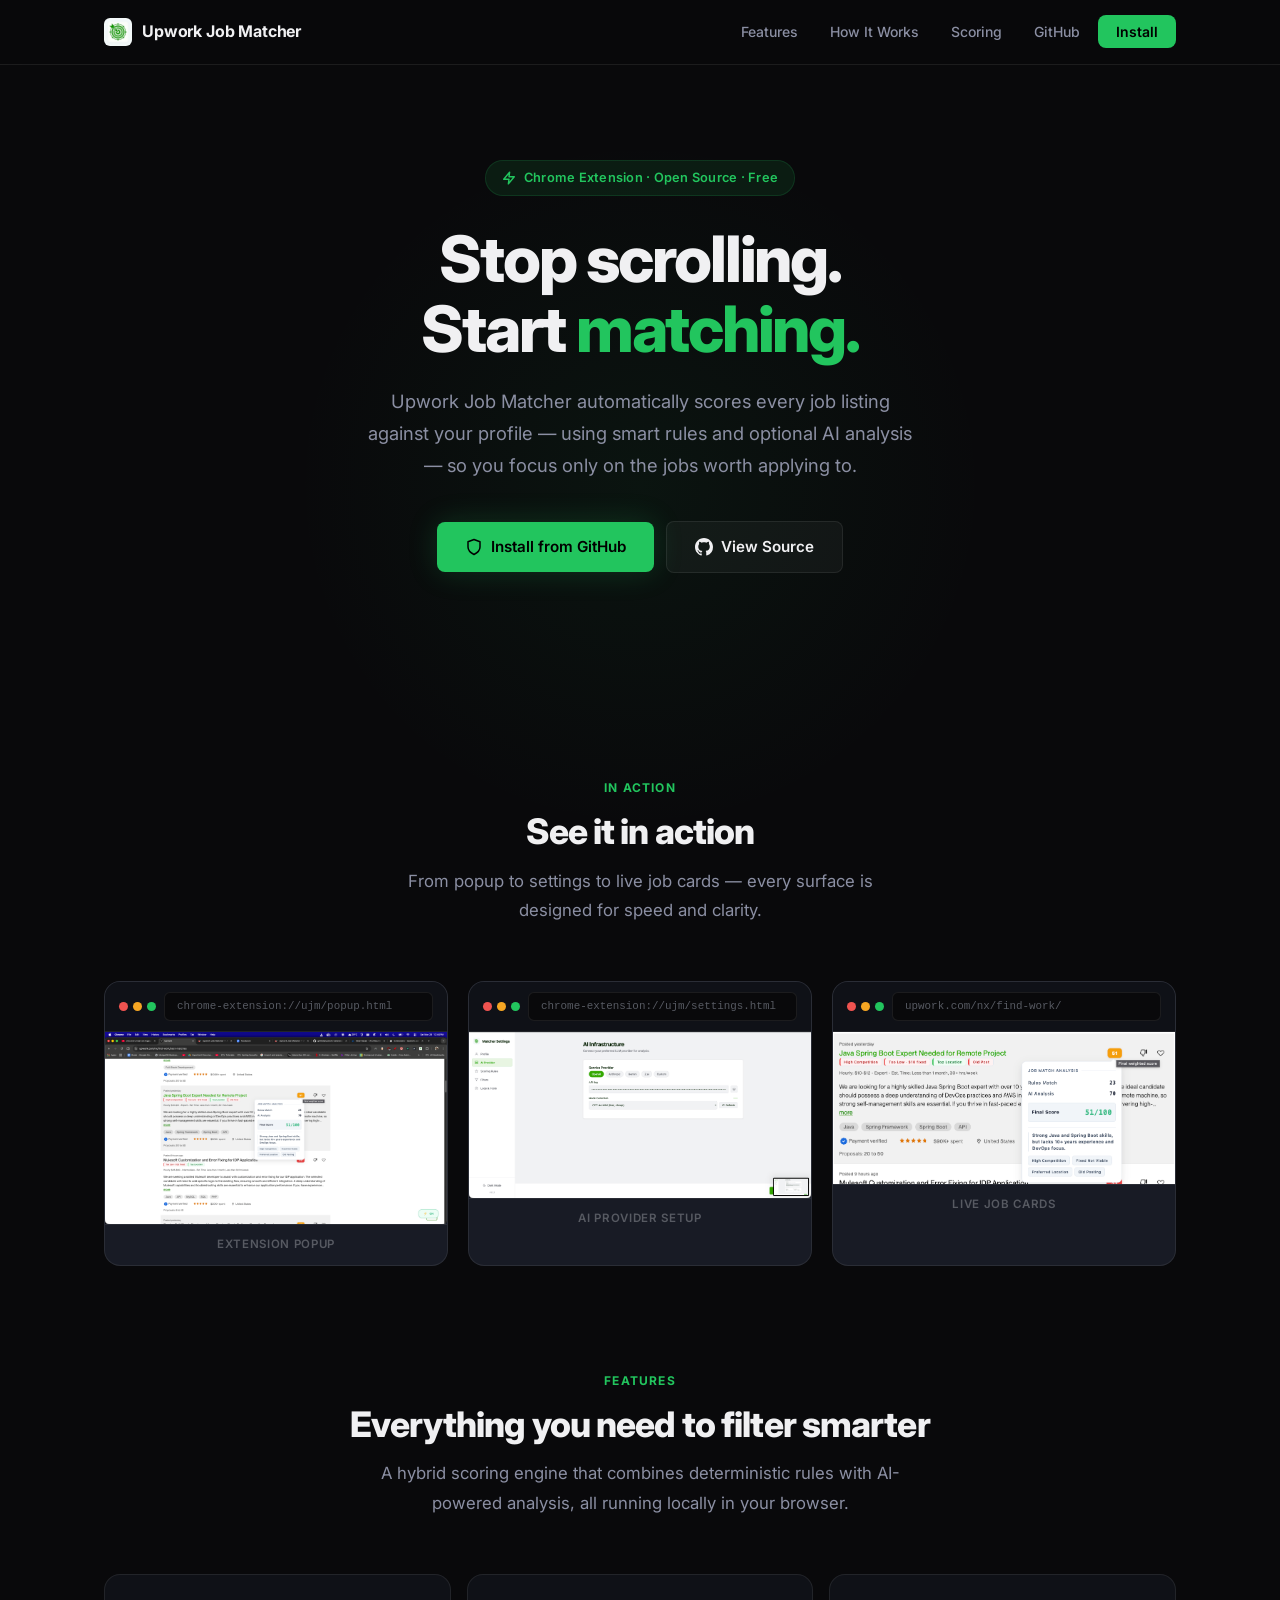
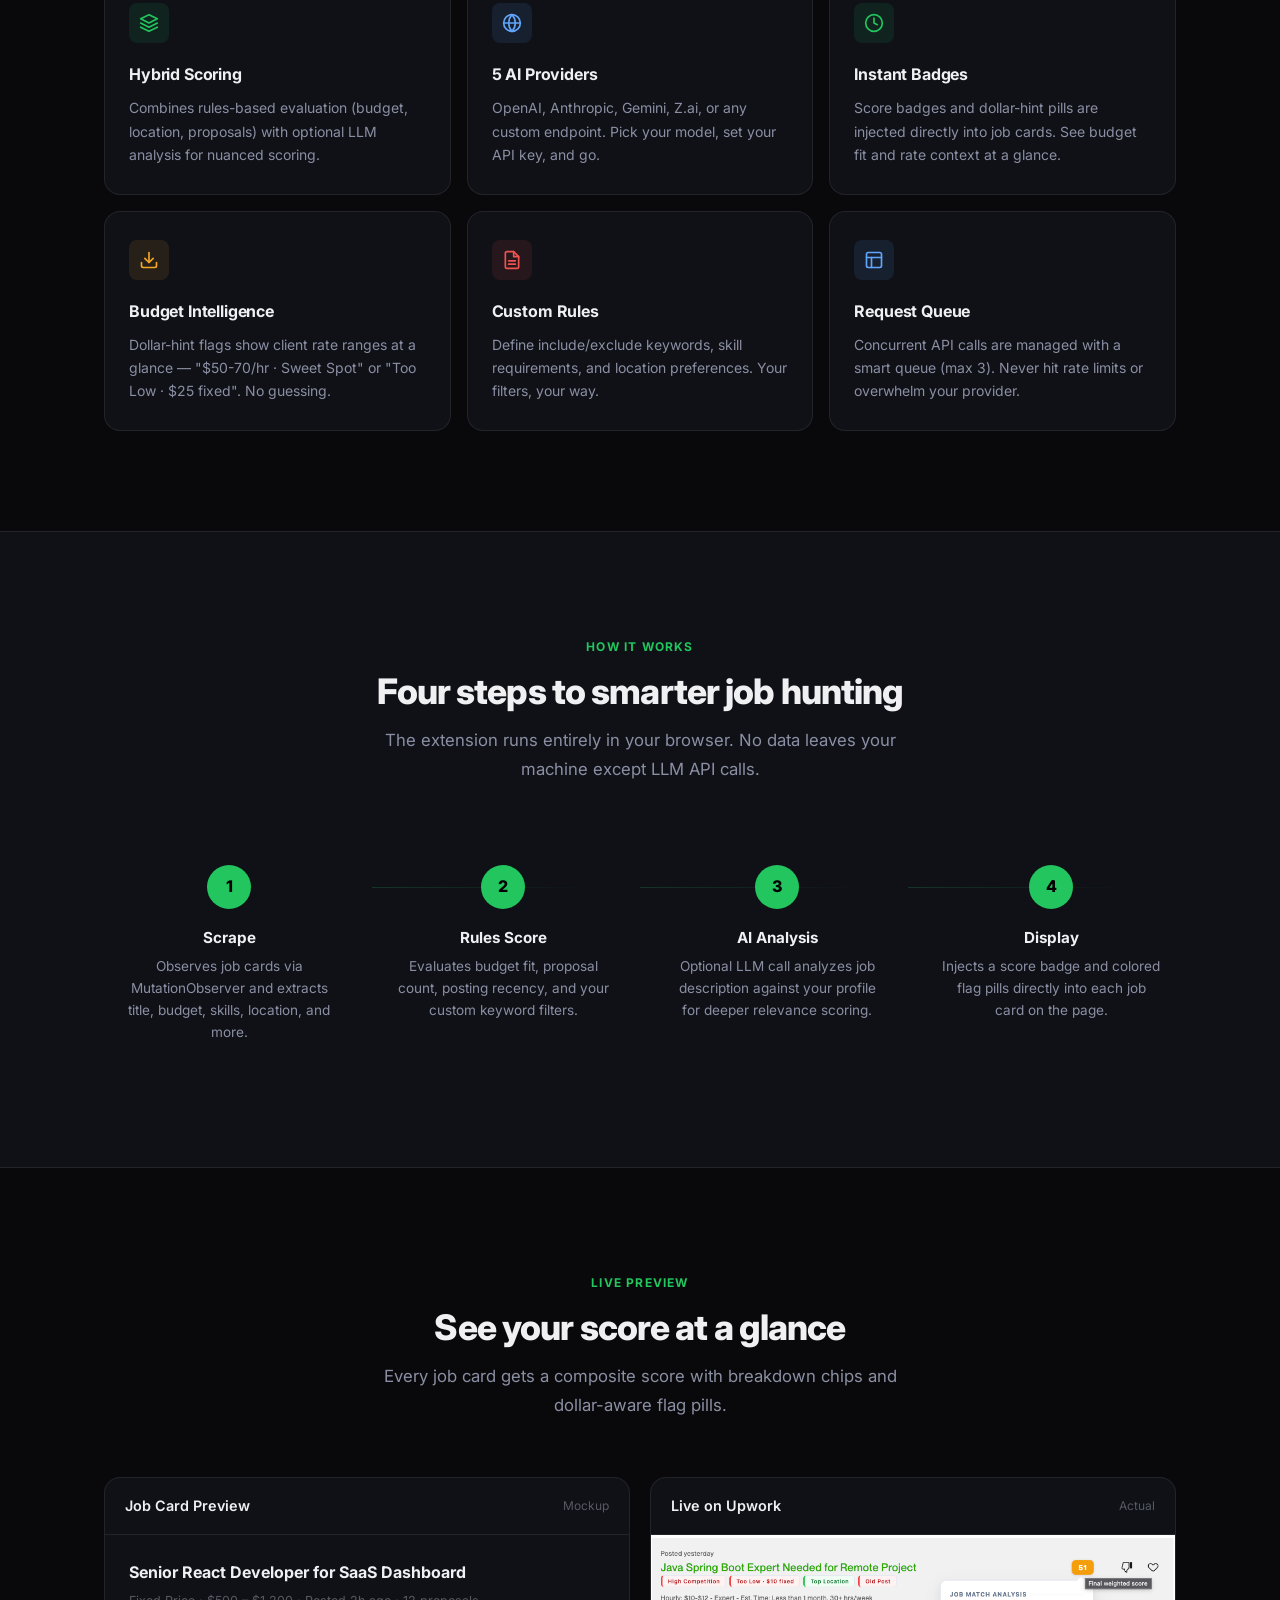
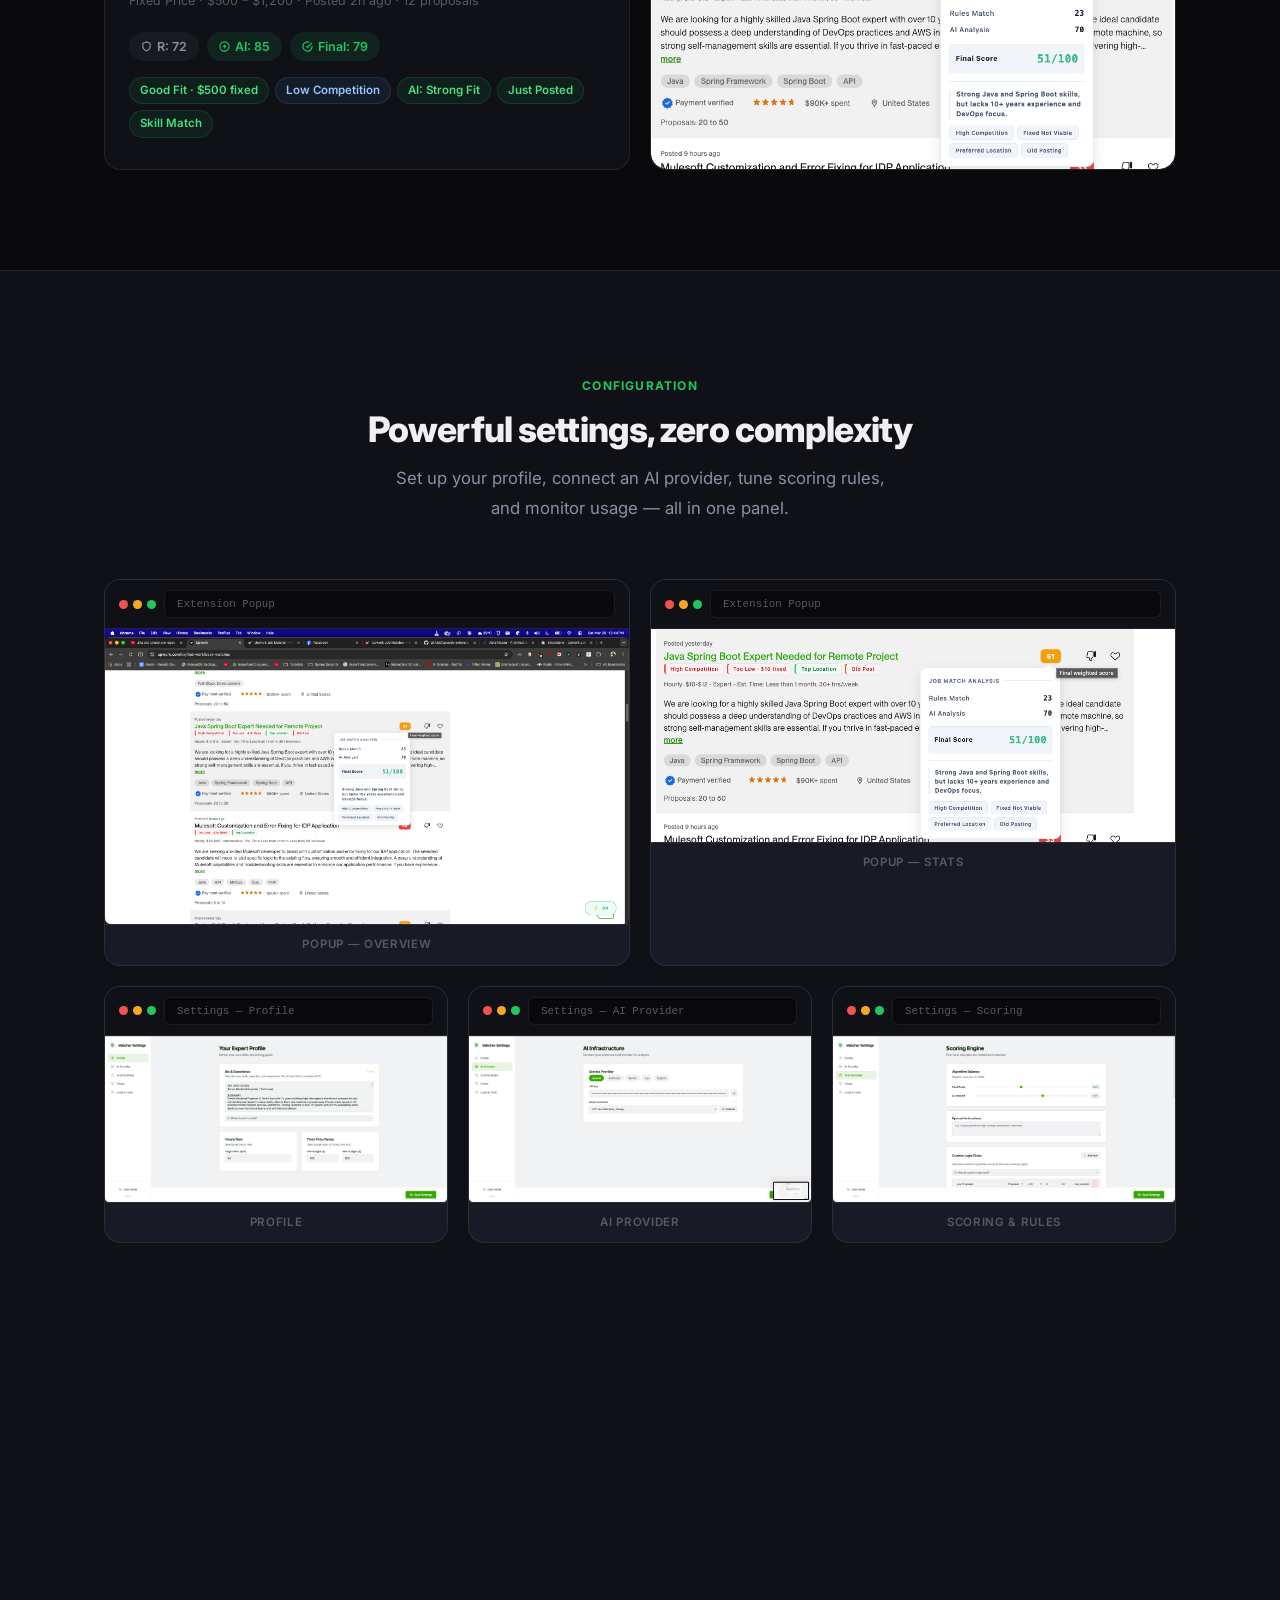
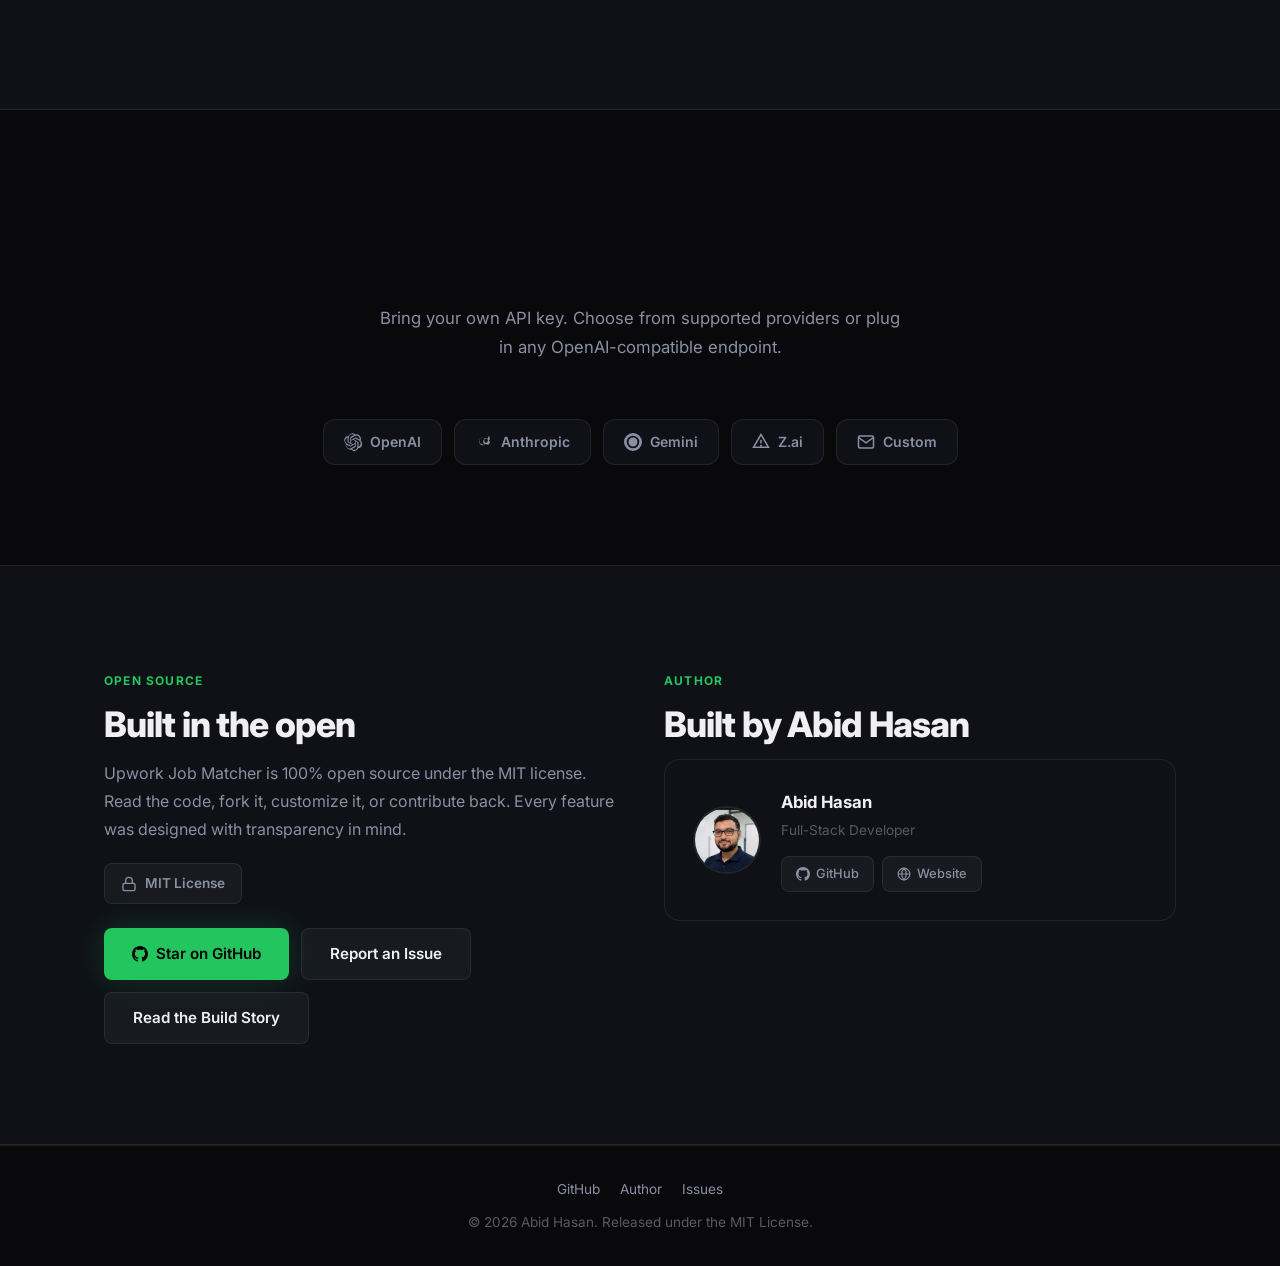
==== commit dc1b26b7: "Add og image" ====
--- a/docs/index.html
+++ b/docs/index.html
@@ -8,7 +8,12 @@
   <meta property="og:title" content="Upwork Job Matcher — AI-Powered Job Scoring">
   <meta property="og:description" content="Automatically score Upwork jobs against your profile. Rules + AI scoring in your browser.">
   <meta property="og:type" content="website">
-  <meta property="og:image" content="https://abidhasan.tech/og-image.png">
+  <meta property="og:image" content="https://abidhasan.tech/og-image.webp">
+  <meta property="og:image:type" content="image/webp">
+  <meta property="og:image:width" content="1024">
+  <meta property="og:image:height" content="479">
+  <meta name="twitter:card" content="summary_large_image">
+  <meta name="twitter:image" content="https://abidhasan.tech/og-image.webp">
   <link rel="icon" href="data:image/svg+xml,<svg xmlns='http://www.w3.org/2000/svg' viewBox='0 0 100 100'><text y='.9em' font-size='90'>🎯</text></svg>">
   <link rel="preconnect" href="https://fonts.googleapis.com">
   <link rel="preconnect" href="https://fonts.gstatic.com" crossorigin>
@@ -911,6 +916,9 @@
               <a href="https://github.com/gitAbid/upwork-extension/issues" target="_blank" rel="noopener" class="btn btn-secondary">
                 Report an Issue
               </a>
+              <a href="https://abidhasan.tech/blog/building-my-first-chrome-extension" target="_blank" rel="noopener" class="btn btn-secondary">
+                Read the Build Story
+              </a>
             </div>
           </div>
           <div class="fade-in">
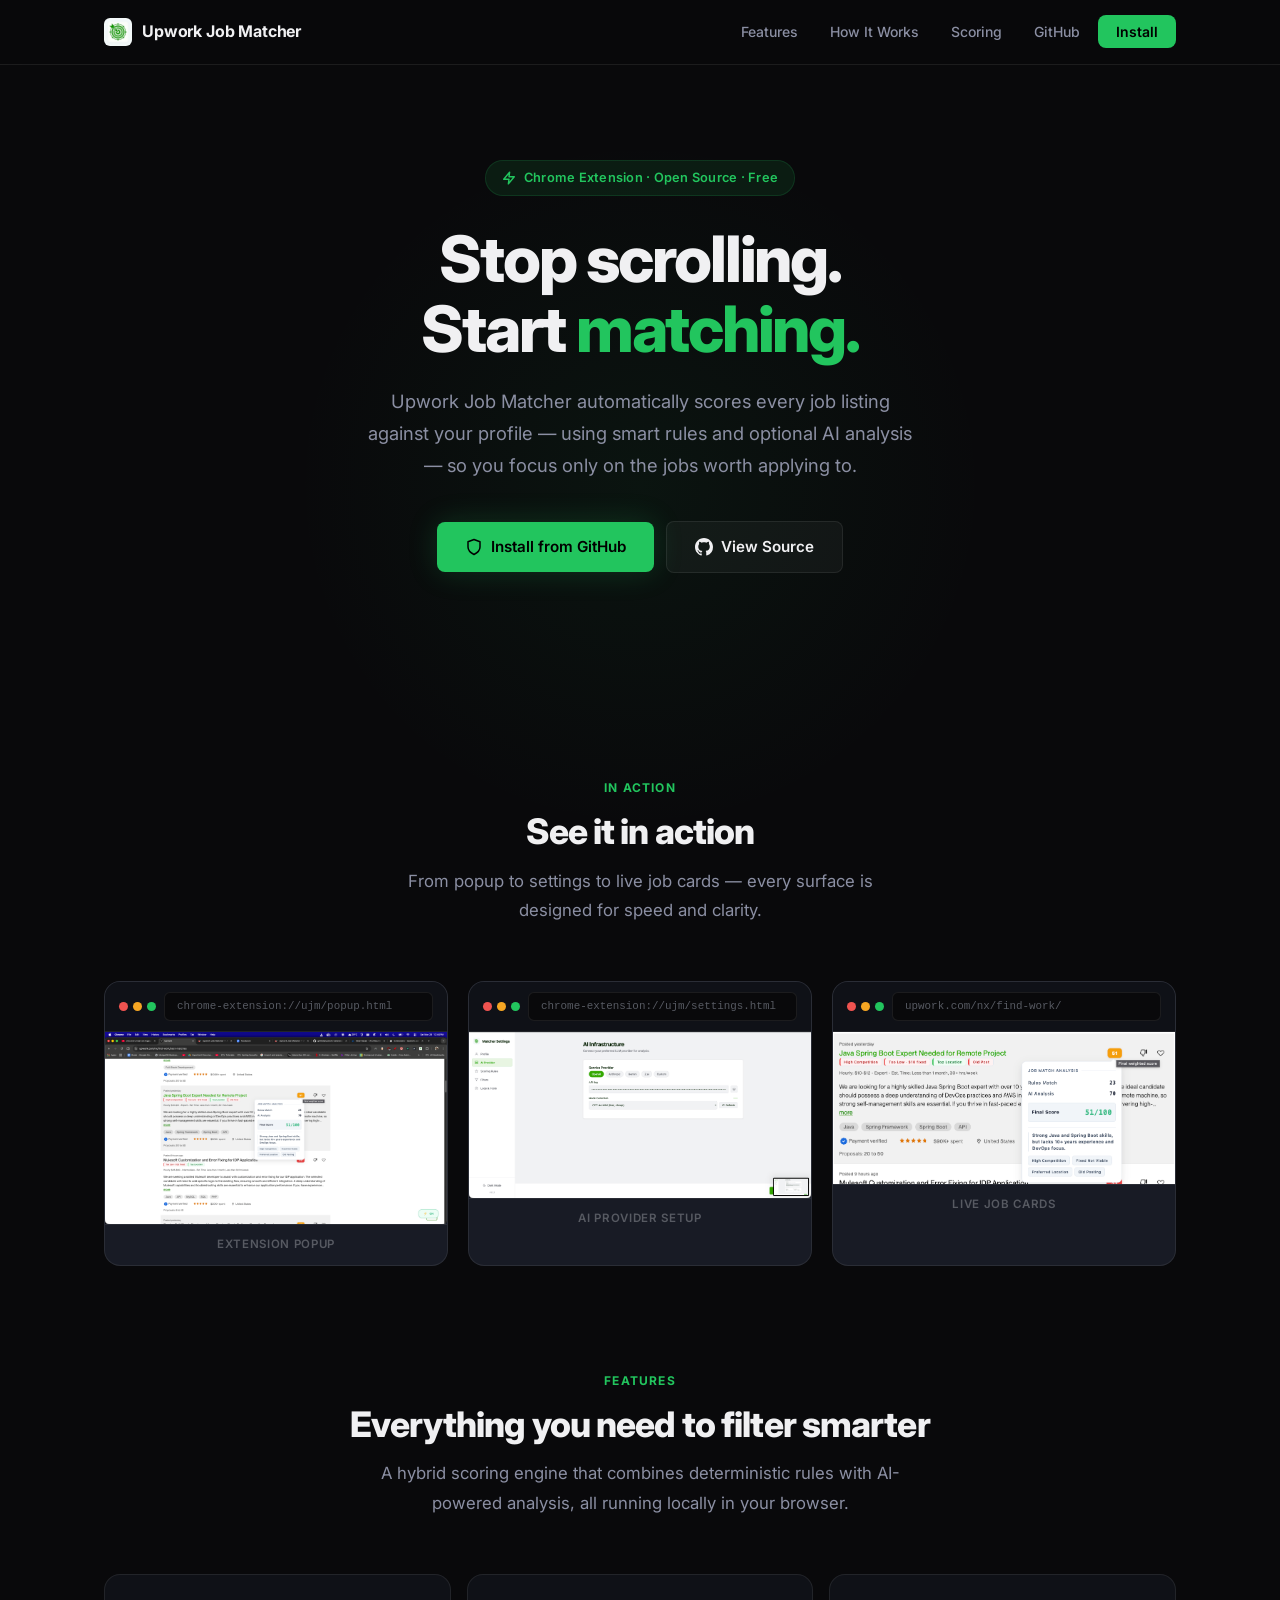
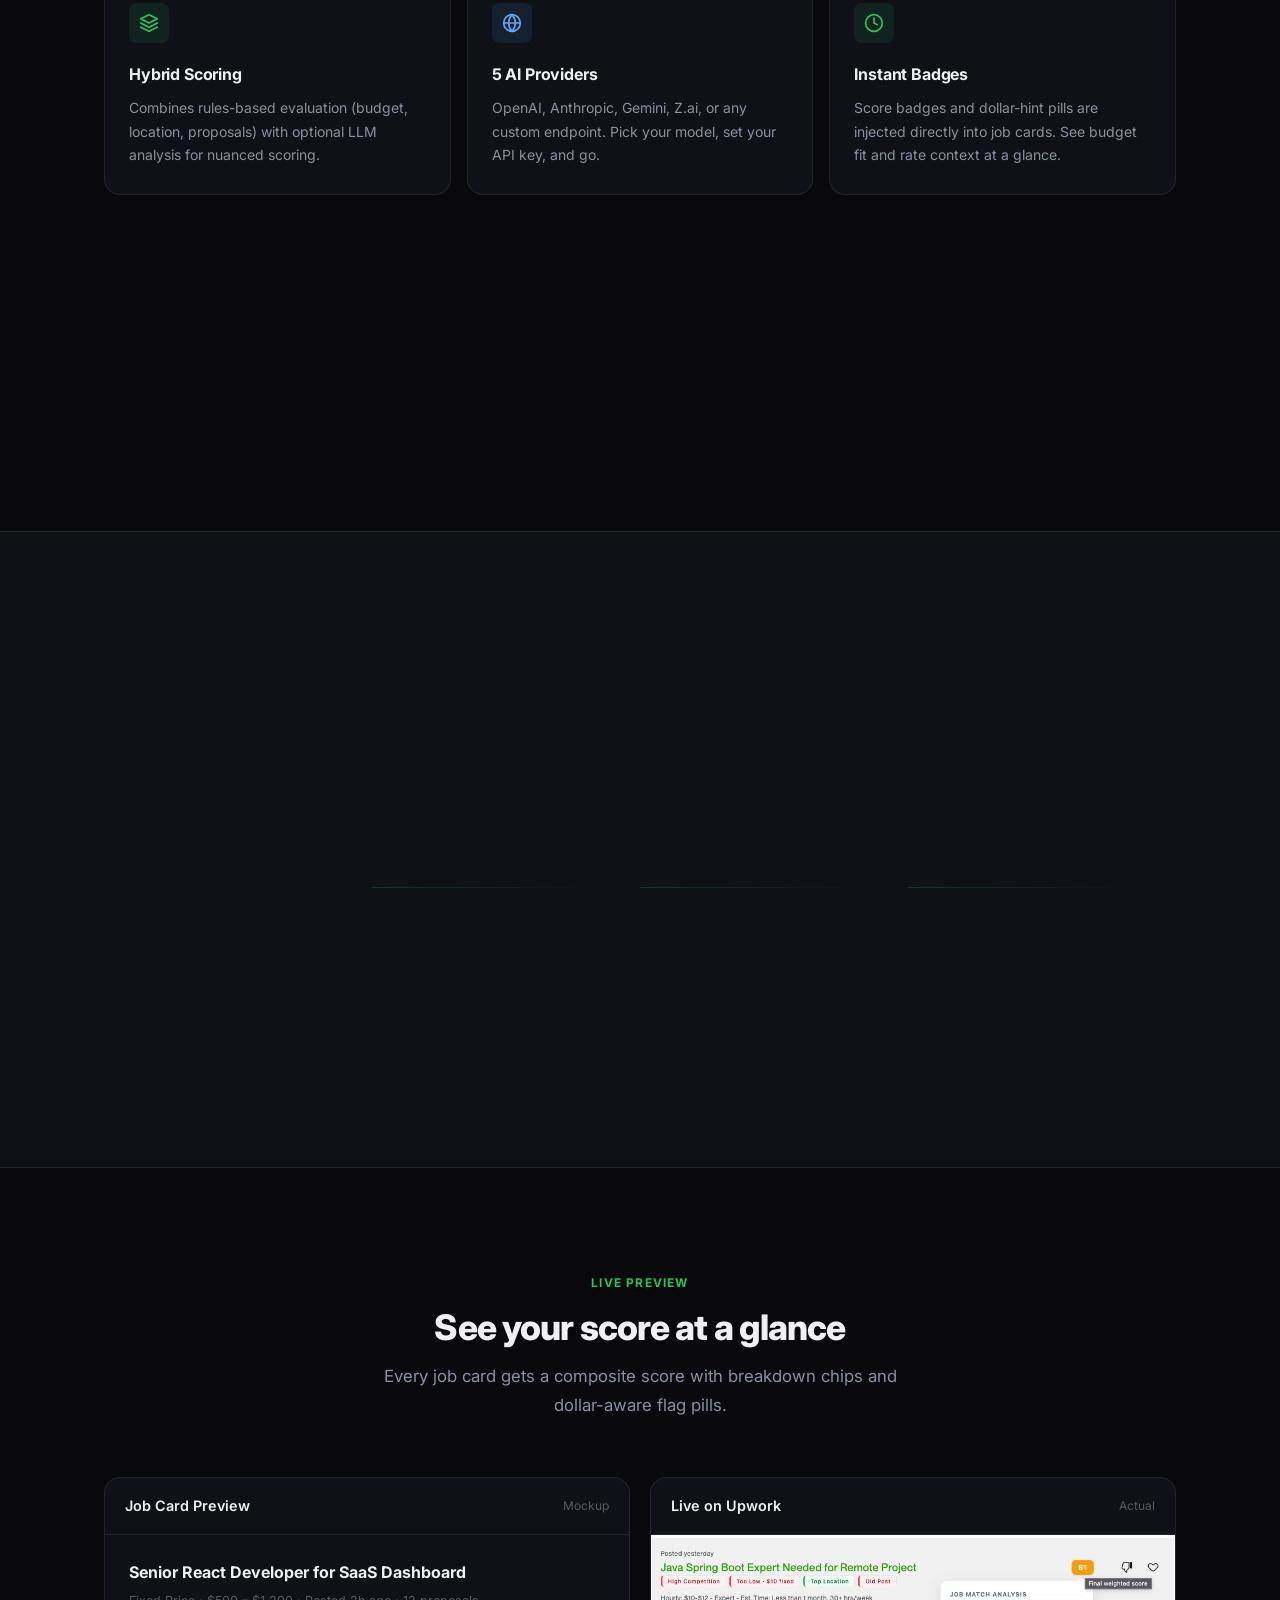
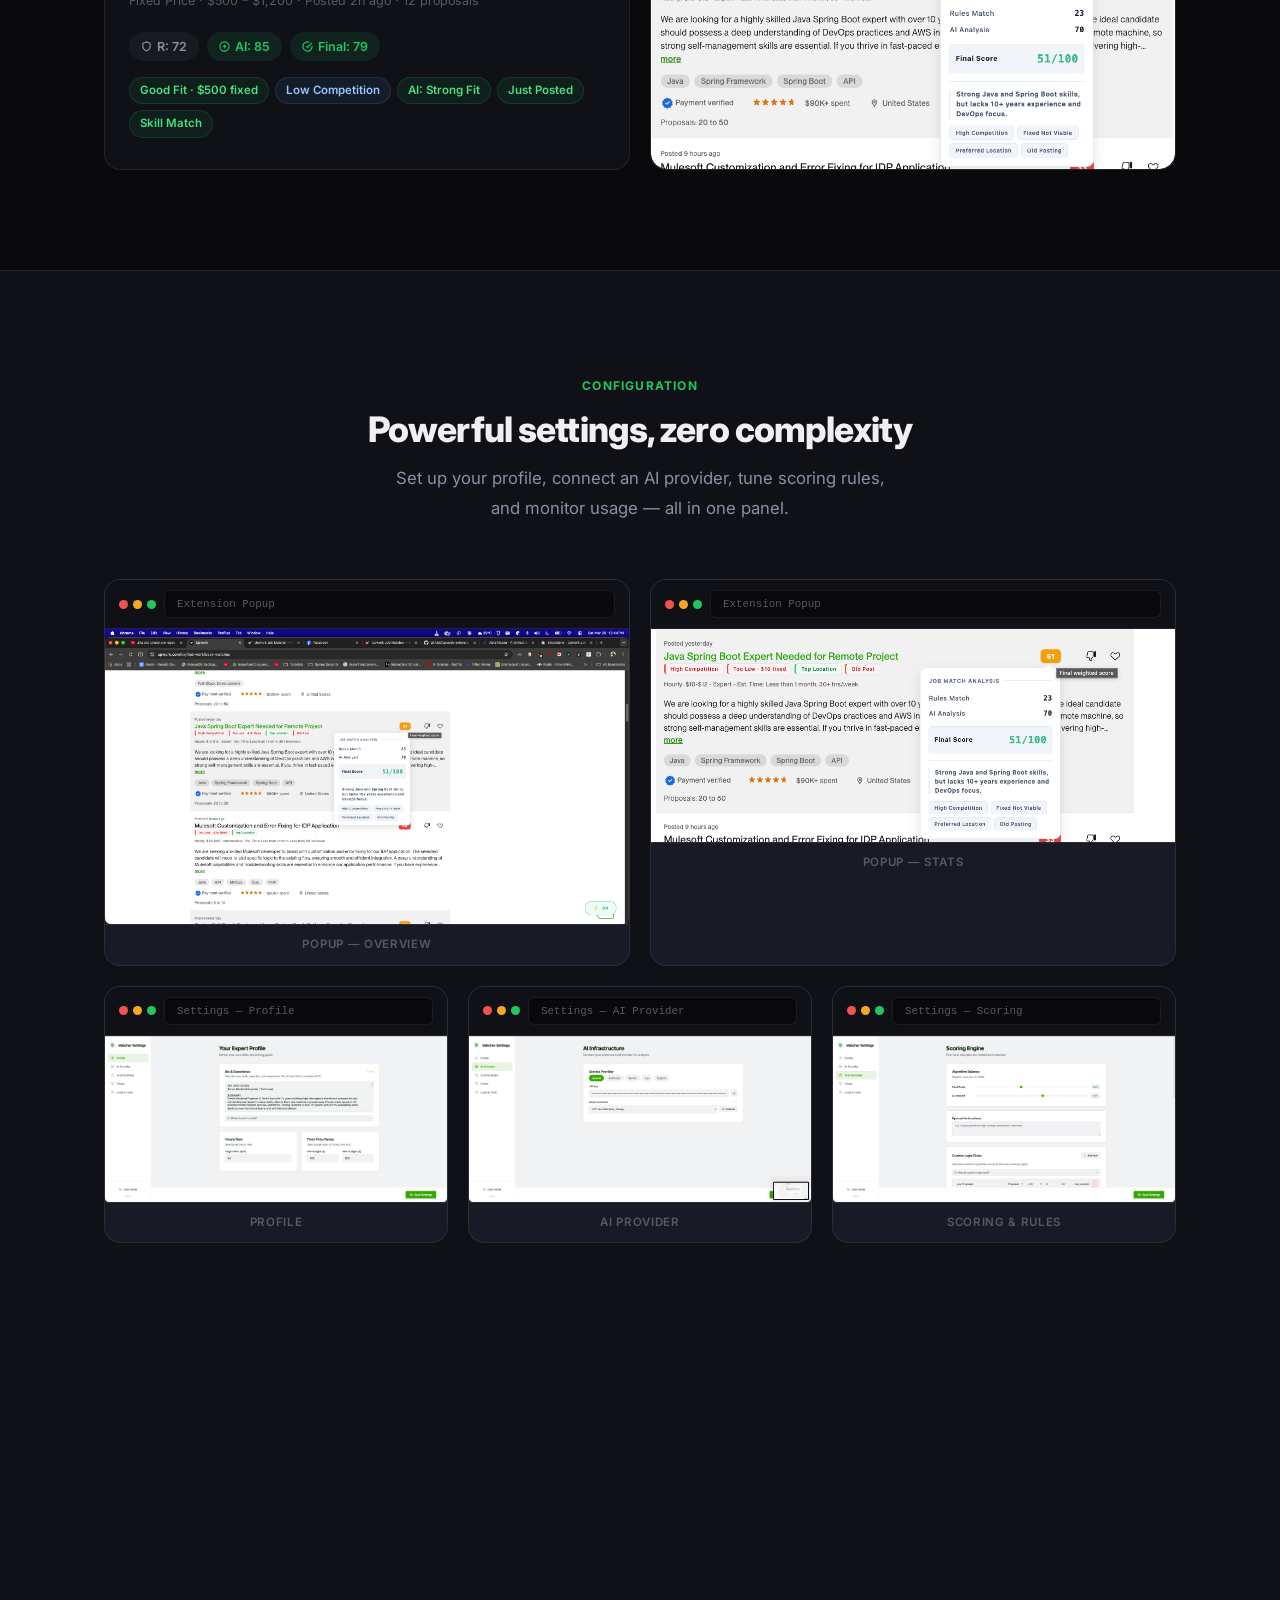
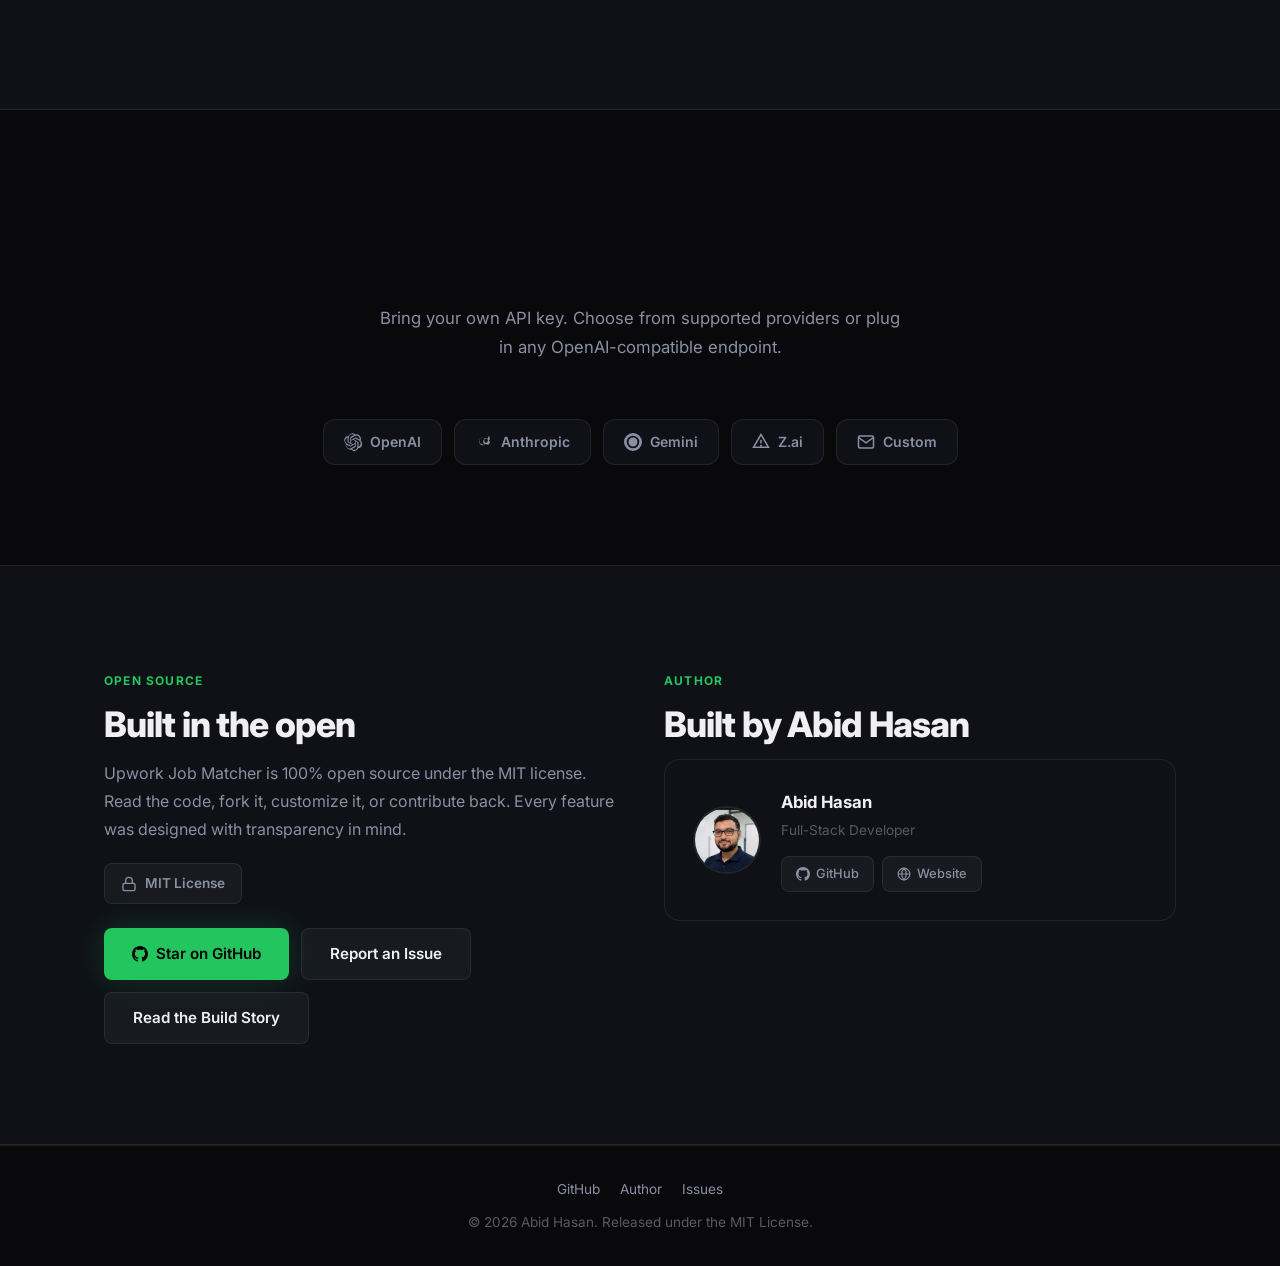
==== commit 1b66b442: "Update og url" ====
--- a/docs/index.html
+++ b/docs/index.html
@@ -8,12 +8,14 @@
   <meta property="og:title" content="Upwork Job Matcher — AI-Powered Job Scoring">
   <meta property="og:description" content="Automatically score Upwork jobs against your profile. Rules + AI scoring in your browser.">
   <meta property="og:type" content="website">
-  <meta property="og:image" content="https://abidhasan.tech/og-image.webp">
+  <meta property="og:url" content="https://gitabid.github.io/upwork-extension/">
+  <meta property="og:image" content="https://gitabid.github.io/upwork-extension/og-image.webp">
   <meta property="og:image:type" content="image/webp">
   <meta property="og:image:width" content="1024">
   <meta property="og:image:height" content="479">
   <meta name="twitter:card" content="summary_large_image">
-  <meta name="twitter:image" content="https://abidhasan.tech/og-image.webp">
+  <meta name="twitter:image" content="https://gitabid.github.io/upwork-extension/og-image.webp">
+  <link rel="canonical" href="https://gitabid.github.io/upwork-extension/">
   <link rel="icon" href="data:image/svg+xml,<svg xmlns='http://www.w3.org/2000/svg' viewBox='0 0 100 100'><text y='.9em' font-size='90'>🎯</text></svg>">
   <link rel="preconnect" href="https://fonts.googleapis.com">
   <link rel="preconnect" href="https://fonts.gstatic.com" crossorigin>
